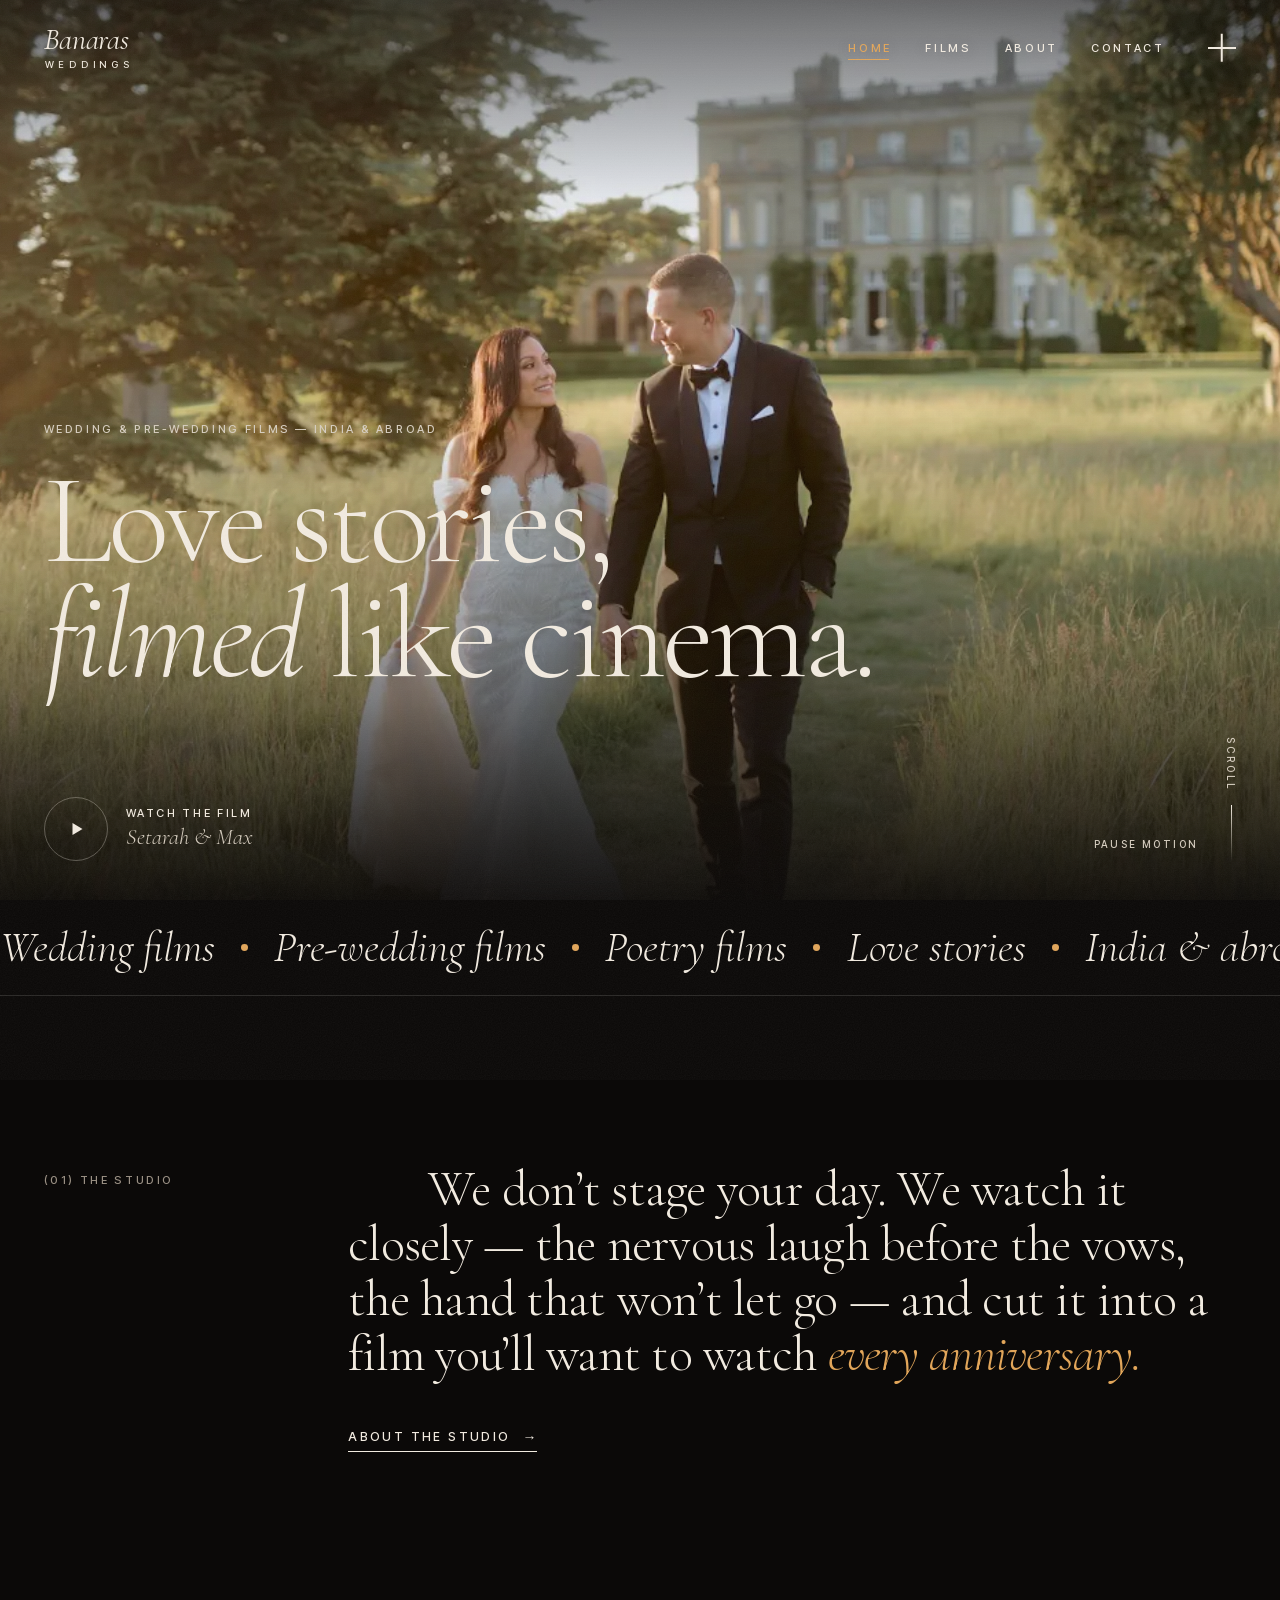
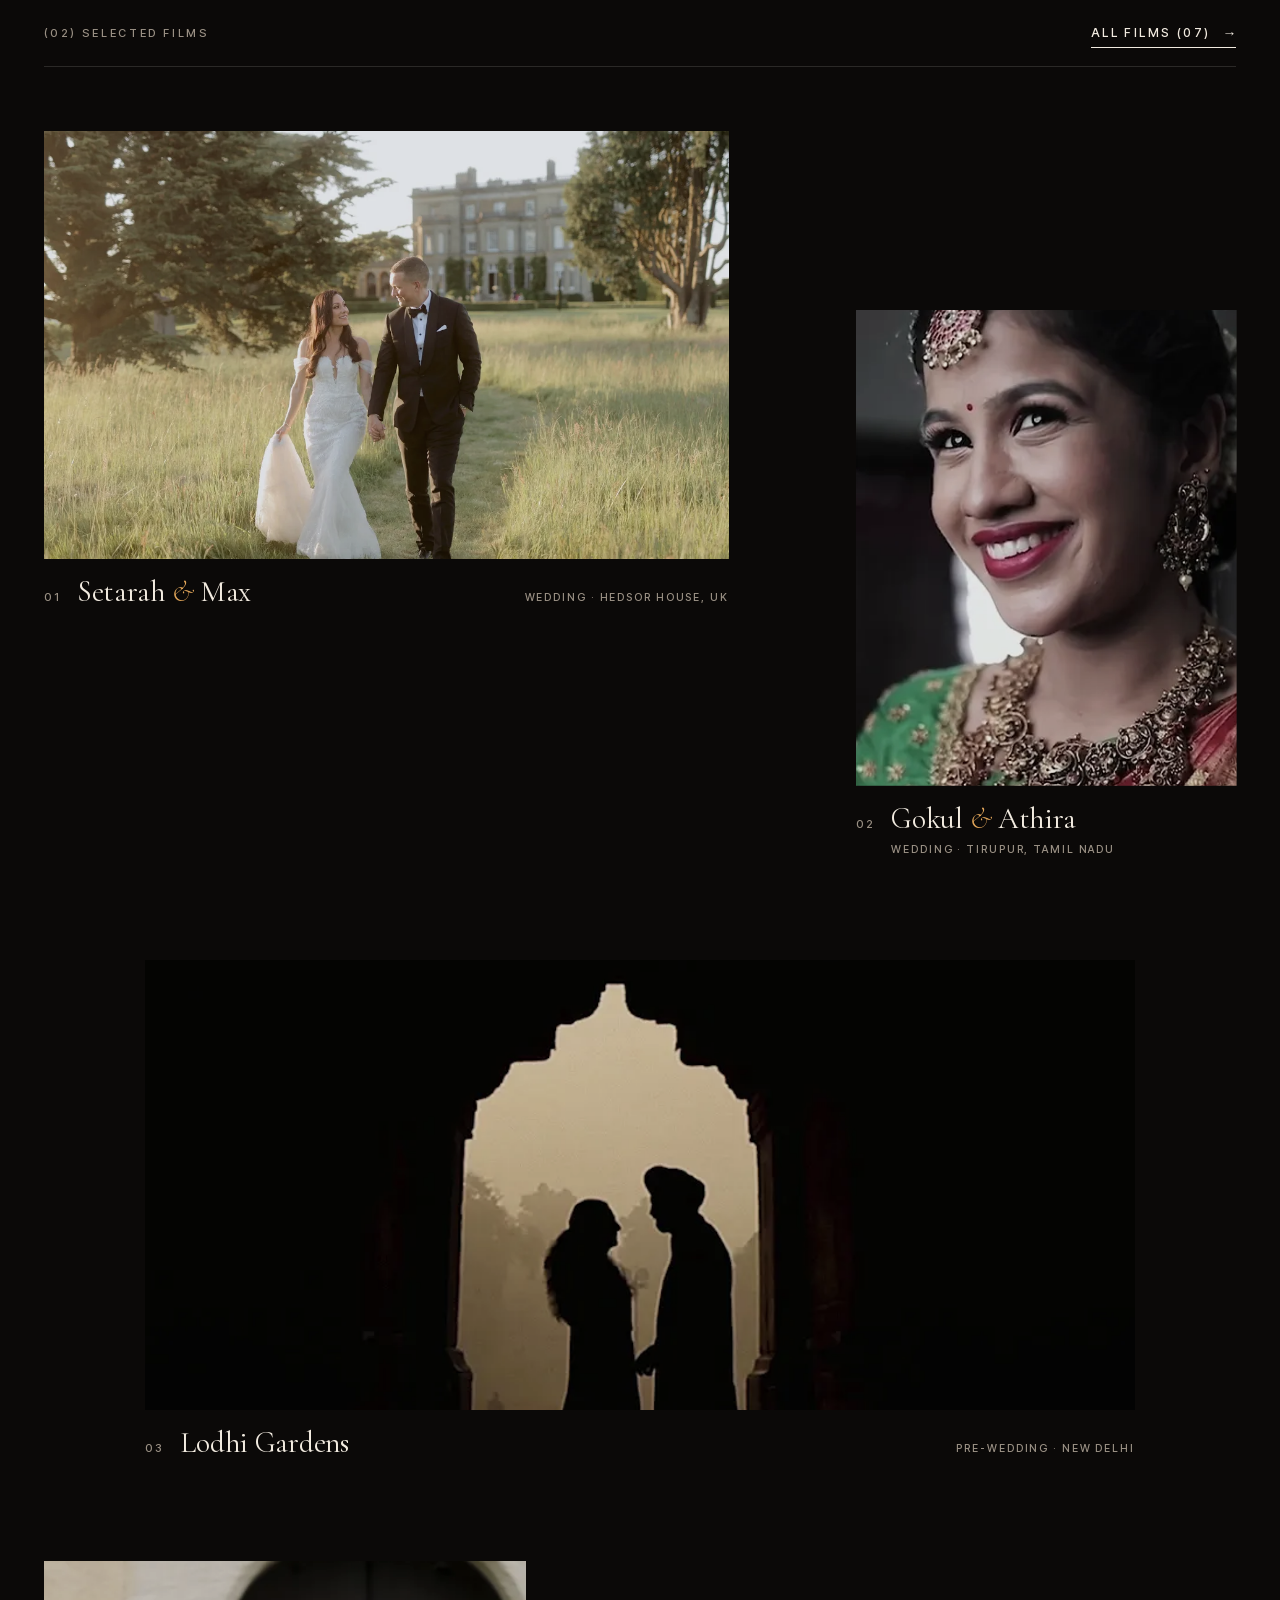
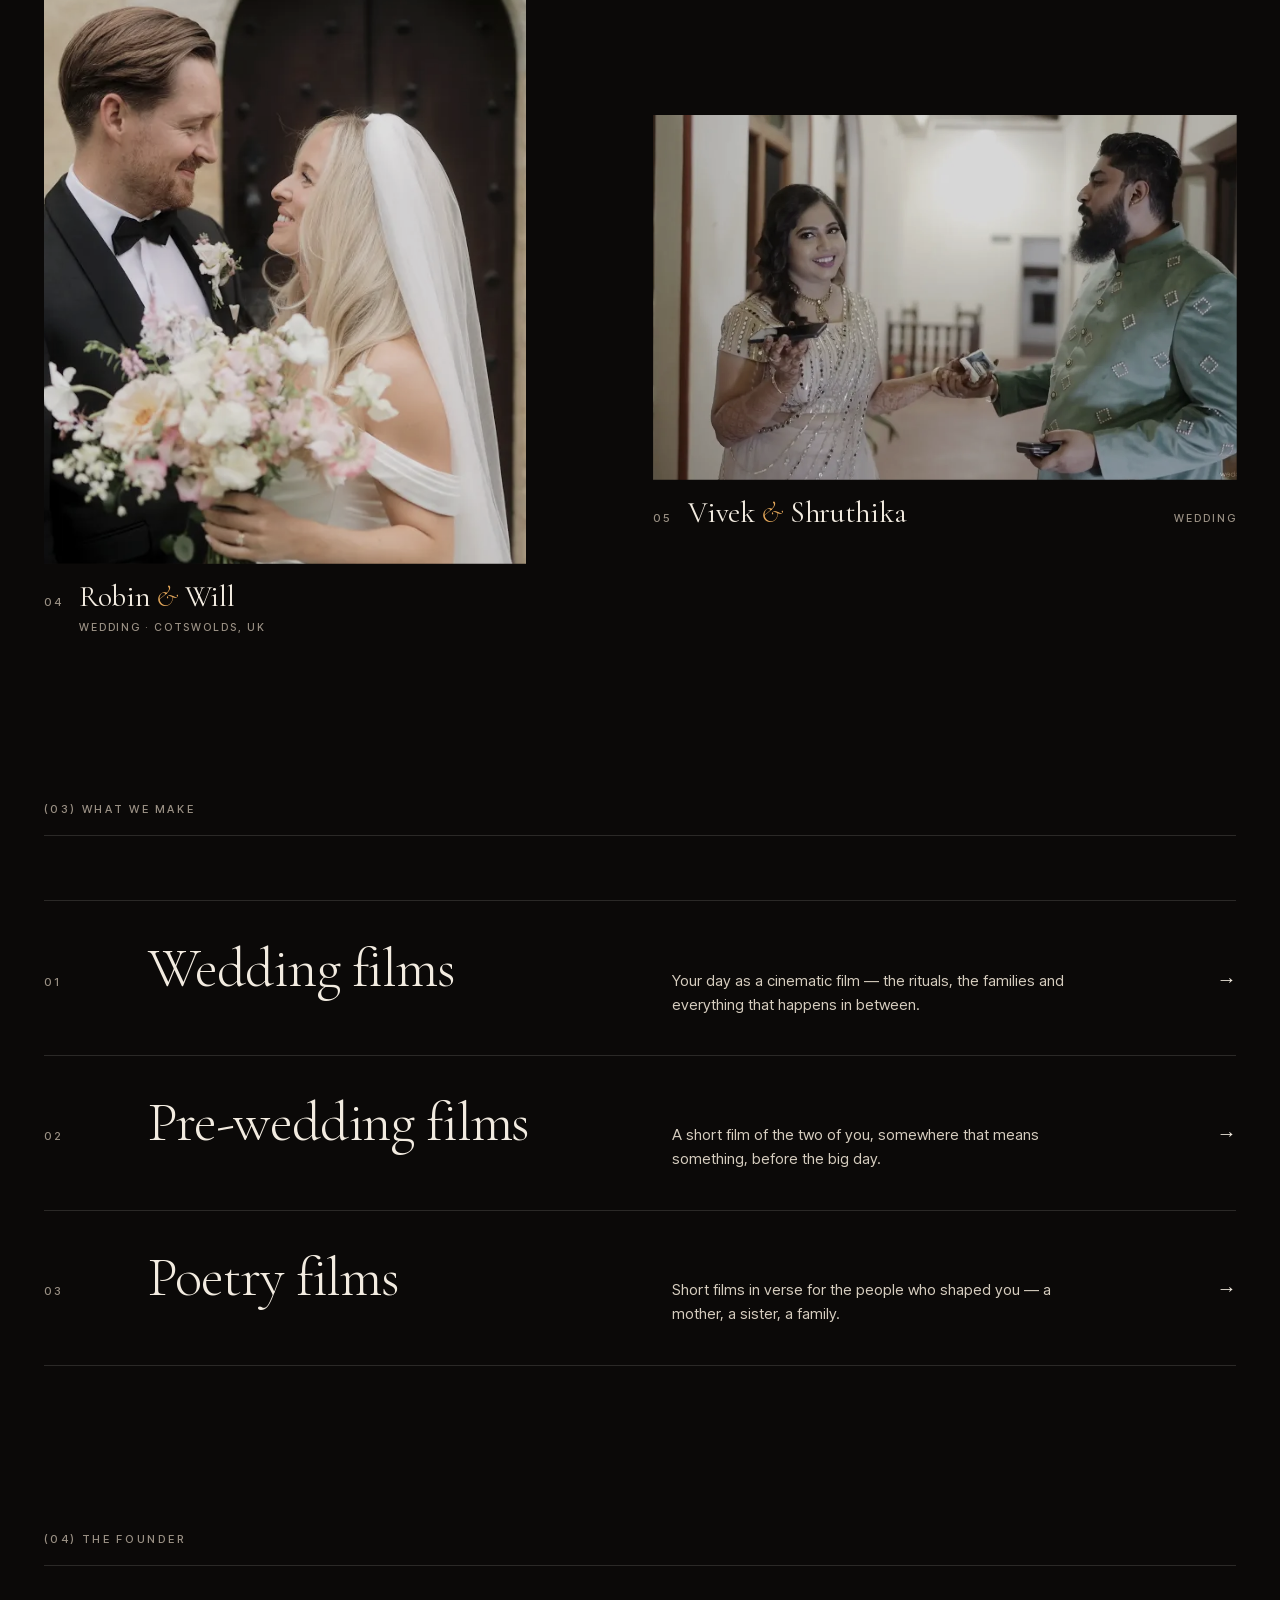
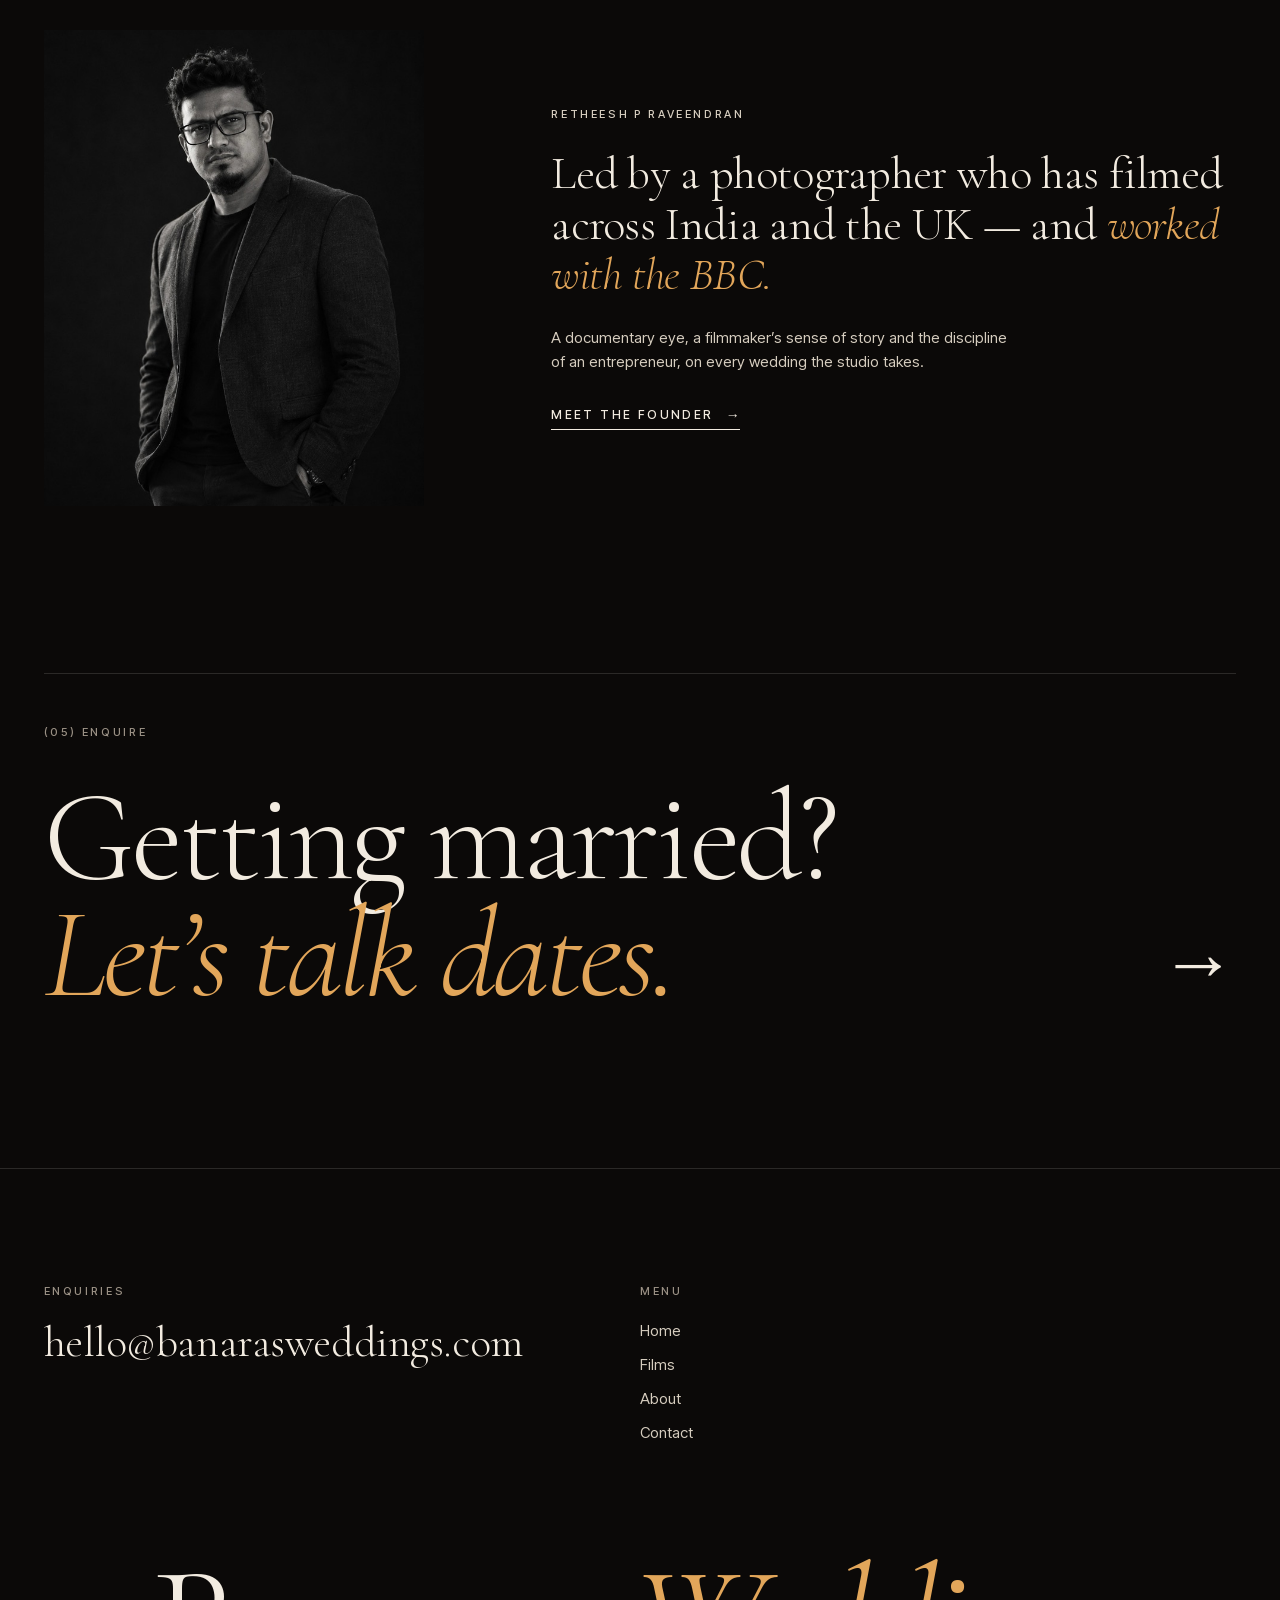
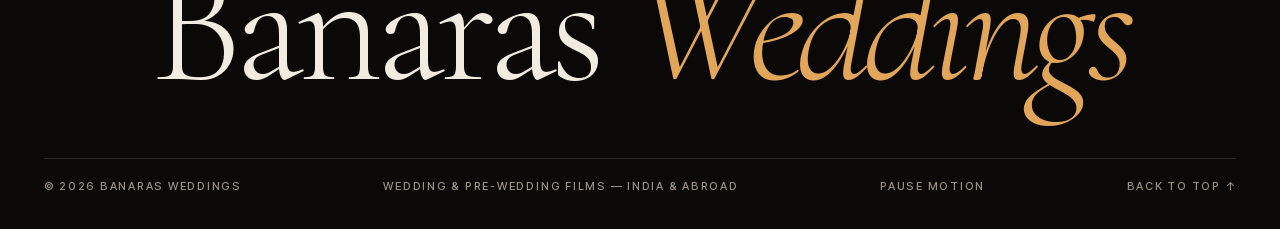
==== index.html @ f7c75b28 "Publish Banaras Weddings site on GitHub Pages Second host with IPv6 support, so visitors whose mobil" ====
<!doctype html>
<html lang="en">
<head>
<meta charset="utf-8">
<meta name="viewport" content="width=device-width, initial-scale=1">
<title>Banaras Weddings — Wedding &amp; Pre-wedding Films</title>
<meta name="description" content="Banaras Weddings is a wedding film studio making cinematic wedding, pre-wedding and poetry films in India and abroad.">
<meta name="theme-color" content="#0b0908">
<meta property="og:type" content="website">
<meta property="og:site_name" content="Banaras Weddings">
<meta property="og:title" content="Banaras Weddings — Wedding &amp; Pre-wedding Films">
<meta property="og:description" content="Banaras Weddings is a wedding film studio making cinematic wedding, pre-wedding and poetry films in India and abroad.">
<meta property="og:image" content="https://i.ytimg.com/vi/3qujVWthr1U/maxresdefault.jpg">
<meta name="twitter:card" content="summary_large_image">
<script>document.documentElement.className += ' js is-loading';</script>
<link rel="icon" href="assets/favicon.svg" type="image/svg+xml">
<link rel="preconnect" href="https://www.youtube.com">
<link rel="preconnect" href="https://www.youtube-nocookie.com">
<link rel="stylesheet" href="assets/css/style.css">
<script src="assets/js/data.js"></script>
<script src="assets/js/main.js" defer></script>
</head>
<body data-page="home">
<noscript><nav class="noscript-nav" aria-label="Primary"><a href="index.html">Banaras Weddings</a><a href="films.html">Films</a><a href="about.html">About</a><a href="contact.html">Contact</a><a href="mailto:hello@banarasweddings.com">hello@banarasweddings.com</a></nav></noscript>
<main id="main">

  <section class="hero" data-hero>
    <div class="hero__media" aria-hidden="true" inert>
      <!-- Must match studio.heroFilm in assets/js/data.js so the first frame loads before any script runs. -->
      <img class="hero__poster" data-hero-poster src="assets/stills/setarah-max.webp" data-fallback="assets/stills/setarah-max.jpg|https://i.ytimg.com/vi/3qujVWthr1U/maxresdefault.jpg" alt="" fetchpriority="high">
      <div class="hero__video"><div id="hero-player"></div></div>
      <script>
        // Start the background film while the rest of the page is still loading; main.js attaches to this player.
        (function () {
          var bw = window.BW || {}, s = bw.studio || {}, films = bw.films || [], c = navigator.connection || {};
          var f = films.filter(function (x) { return x.slug === s.heroFilm; })[0] || films[0];
          var css = window.CSS && CSS.supports;
          if (!f || f.clip || f.embed === false || c.saveData || /(^|-)2g$|^3g$/.test(c.effectiveType || '') ||
              matchMedia('(prefers-reduced-motion: reduce)').matches || !css || !CSS.supports('width: 1cqw') || !CSS.supports('translate: 1px')) return;
          var start = Number(s.heroStart) || 0;
          var q = 'autoplay=1&mute=1&controls=0&playsinline=1&rel=0&modestbranding=1&disablekb=1&iv_load_policy=3&fs=0&cc_load_policy=0' +
            '&enablejsapi=1&start=' + start +
            '&origin=' + encodeURIComponent(location.origin);
          var frame = document.createElement('iframe');
          frame.id = 'hero-player';
          frame.src = 'https://www.youtube-nocookie.com/embed/' + encodeURIComponent(f.youtube) + '?' + q;
          frame.title = f.title + ' \u2014 background film';
          frame.tabIndex = -1;
          frame.setAttribute('allow', 'autoplay; encrypted-media; picture-in-picture');
          frame.setAttribute('referrerpolicy', 'strict-origin-when-cross-origin');
          document.getElementById('hero-player').replaceWith(frame);
        })();
      </script>
      <div class="hero__shade"></div>
    </div>
    <div class="hero__content">
      <p class="eyebrow hero__eyebrow">Wedding &amp; pre-wedding films — India &amp; abroad</p>
      <h1 class="hero__title">
        <span class="line"><span>Love stories,</span></span>
        <span class="line"><span><em>filmed</em> like cinema.</span></span>
      </h1>
    </div>
    <div class="hero__foot">
      <button class="reel-btn" type="button" data-play-hero>
        <span class="reel-btn__ring" aria-hidden="true"><svg class="reel-btn__progress" viewBox="0 0 72 72" focusable="false"><circle cx="36" cy="36" r="35" pathLength="100"/></svg></span>
        <span class="reel-btn__text">
          <span class="reel-btn__label">Watch the film</span>
          <span class="reel-btn__name" data-hero-name></span>
        </span>
      </button>
      <div class="hero__aside">
        <button class="motion-btn hero__motion" type="button" data-motion-toggle>Pause motion</button>
        <span class="scroll-cue" aria-hidden="true">Scroll</span>
      </div>
    </div>
  </section>

  <div class="marquee" aria-hidden="true">
    <div class="marquee__track">
      <span>Wedding films</span><span>Pre-wedding films</span><span>Poetry films</span><span>Love stories</span><span>India &amp; abroad</span>
      <span>Wedding films</span><span>Pre-wedding films</span><span>Poetry films</span><span>Love stories</span><span>India &amp; abroad</span>
      <span>Wedding films</span><span>Pre-wedding films</span><span>Poetry films</span><span>Love stories</span><span>India &amp; abroad</span>
      <span>Wedding films</span><span>Pre-wedding films</span><span>Poetry films</span><span>Love stories</span><span>India &amp; abroad</span>
    </div>
  </div>

  <section class="section intro grid-12">
    <h2 class="eyebrow">(01) The studio</h2>
    <p class="intro__text reveal">We don’t stage your day. We watch it closely — the nervous laugh before the vows, the hand that won’t let go — and cut it into a film you’ll want to watch <em>every anniversary.</em></p>
    <div class="intro__foot reveal"><a class="link-arrow" href="about.html">About the studio</a></div>
  </section>

  <section class="section" style="padding-top:0">
    <div class="section-head">
      <h2 class="eyebrow">(02) Selected films</h2>
      <a class="link-arrow" href="films.html"><span>All films (<span data-film-total>07</span>)</span></a>
    </div>
    <div class="film-grid--editorial" data-films="home"></div>
  </section>

  <section class="section" style="padding-top:0">
    <div class="section-head">
      <h2 class="eyebrow">(03) What we make</h2>
    </div>
    <ul class="offer__list">
      <li>
        <a class="offer__row" href="films.html#cat=wedding">
          <span class="offer__num">01</span>
          <span class="offer__title">Wedding films</span>
          <span class="offer__text">Your day as a cinematic film — the rituals, the families and everything that happens in between.</span>
          <span class="offer__arrow" aria-hidden="true">→</span>
        </a>
      </li>
      <li>
        <a class="offer__row" href="films.html#cat=pre-wedding">
          <span class="offer__num">02</span>
          <span class="offer__title">Pre-wedding films</span>
          <span class="offer__text">A short film of the two of you, somewhere that means something, before the big day.</span>
          <span class="offer__arrow" aria-hidden="true">→</span>
        </a>
      </li>
      <li>
        <a class="offer__row" href="films.html#cat=poetry-film">
          <span class="offer__num">03</span>
          <span class="offer__title">Poetry films</span>
          <span class="offer__text">Short films in verse for the people who shaped you — a mother, a sister, a family.</span>
          <span class="offer__arrow" aria-hidden="true">→</span>
        </a>
      </li>
    </ul>
  </section>

  <section class="section" style="padding-top:0">
    <div class="section-head">
      <h2 class="eyebrow">(04) The founder</h2>
    </div>
    <a class="founder-teaser grid-12" href="about.html#founder">
      <figure class="founder-teaser__media reveal">
        <img data-founder-photo="small" src="assets/img/founder-960.jpg" alt="" width="640" height="960" loading="lazy" decoding="async">
      </figure>
      <div class="founder-teaser__text reveal">
        <p class="eyebrow founder-teaser__name" data-founder-name></p>
        <p class="founder-teaser__line">Led by a photographer who has filmed across India and the UK — and <em>worked with the BBC.</em></p>
        <p>A documentary eye, a filmmaker’s sense of story and the discipline of an entrepreneur, on every wedding the studio takes.</p>
        <span class="link-arrow">Meet the founder</span>
      </div>
    </a>
  </section>

  <section class="cta">
    <a class="cta__link" href="contact.html">
      <span class="eyebrow">(05) Enquire</span>
      <span class="cta__big">Getting married?<br><em>Let’s talk dates.</em></span>
      <span class="cta__arrow" aria-hidden="true">→</span>
    </a>
  </section>

</main>
</body>
</html>
---- assets/css/style.css ----
/* Fonts are self-hosted (SIL Open Font License, see assets/fonts) so the page never depends on Google Fonts. */
@font-face { font-family: 'Cormorant Garamond'; font-style: italic; font-weight: 300; font-display: swap; src: url(../fonts/cormorant-garamond-300-italic-latin-ext.woff2) format('woff2'); unicode-range: U+0100-02BA, U+02BD-02C5, U+02C7-02CC, U+02CE-02D7, U+02DD-02FF, U+0304, U+0308, U+0329, U+1D00-1DBF, U+1E00-1E9F, U+1EF2-1EFF, U+2020, U+20A0-20AB, U+20AD-20C0, U+2113, U+2C60-2C7F, U+A720-A7FF; }
@font-face { font-family: 'Cormorant Garamond'; font-style: italic; font-weight: 300; font-display: swap; src: url(../fonts/cormorant-garamond-300-italic-latin.woff2) format('woff2'); unicode-range: U+0000-00FF, U+0131, U+0152-0153, U+02BB-02BC, U+02C6, U+02DA, U+02DC, U+0304, U+0308, U+0329, U+2000-206F, U+20AC, U+2122, U+2191, U+2193, U+2212, U+2215, U+FEFF, U+FFFD; }
@font-face { font-family: 'Cormorant Garamond'; font-style: italic; font-weight: 400; font-display: swap; src: url(../fonts/cormorant-garamond-400-italic-latin-ext.woff2) format('woff2'); unicode-range: U+0100-02BA, U+02BD-02C5, U+02C7-02CC, U+02CE-02D7, U+02DD-02FF, U+0304, U+0308, U+0329, U+1D00-1DBF, U+1E00-1E9F, U+1EF2-1EFF, U+2020, U+20A0-20AB, U+20AD-20C0, U+2113, U+2C60-2C7F, U+A720-A7FF; }
@font-face { font-family: 'Cormorant Garamond'; font-style: italic; font-weight: 400; font-display: swap; src: url(../fonts/cormorant-garamond-400-italic-latin.woff2) format('woff2'); unicode-range: U+0000-00FF, U+0131, U+0152-0153, U+02BB-02BC, U+02C6, U+02DA, U+02DC, U+0304, U+0308, U+0329, U+2000-206F, U+20AC, U+2122, U+2191, U+2193, U+2212, U+2215, U+FEFF, U+FFFD; }
@font-face { font-family: 'Cormorant Garamond'; font-style: normal; font-weight: 300; font-display: swap; src: url(../fonts/cormorant-garamond-300-latin-ext.woff2) format('woff2'); unicode-range: U+0100-02BA, U+02BD-02C5, U+02C7-02CC, U+02CE-02D7, U+02DD-02FF, U+0304, U+0308, U+0329, U+1D00-1DBF, U+1E00-1E9F, U+1EF2-1EFF, U+2020, U+20A0-20AB, U+20AD-20C0, U+2113, U+2C60-2C7F, U+A720-A7FF; }
@font-face { font-family: 'Cormorant Garamond'; font-style: normal; font-weight: 300; font-display: swap; src: url(../fonts/cormorant-garamond-300-latin.woff2) format('woff2'); unicode-range: U+0000-00FF, U+0131, U+0152-0153, U+02BB-02BC, U+02C6, U+02DA, U+02DC, U+0304, U+0308, U+0329, U+2000-206F, U+20AC, U+2122, U+2191, U+2193, U+2212, U+2215, U+FEFF, U+FFFD; }
@font-face { font-family: 'Cormorant Garamond'; font-style: normal; font-weight: 400; font-display: swap; src: url(../fonts/cormorant-garamond-400-latin-ext.woff2) format('woff2'); unicode-range: U+0100-02BA, U+02BD-02C5, U+02C7-02CC, U+02CE-02D7, U+02DD-02FF, U+0304, U+0308, U+0329, U+1D00-1DBF, U+1E00-1E9F, U+1EF2-1EFF, U+2020, U+20A0-20AB, U+20AD-20C0, U+2113, U+2C60-2C7F, U+A720-A7FF; }
@font-face { font-family: 'Cormorant Garamond'; font-style: normal; font-weight: 400; font-display: swap; src: url(../fonts/cormorant-garamond-400-latin.woff2) format('woff2'); unicode-range: U+0000-00FF, U+0131, U+0152-0153, U+02BB-02BC, U+02C6, U+02DA, U+02DC, U+0304, U+0308, U+0329, U+2000-206F, U+20AC, U+2122, U+2191, U+2193, U+2212, U+2215, U+FEFF, U+FFFD; }
@font-face { font-family: 'Inter Tight'; font-style: normal; font-weight: 400; font-display: swap; src: url(../fonts/inter-tight-400-latin-ext.woff2) format('woff2'); unicode-range: U+0100-02BA, U+02BD-02C5, U+02C7-02CC, U+02CE-02D7, U+02DD-02FF, U+0304, U+0308, U+0329, U+1D00-1DBF, U+1E00-1E9F, U+1EF2-1EFF, U+2020, U+20A0-20AB, U+20AD-20C0, U+2113, U+2C60-2C7F, U+A720-A7FF; }
@font-face { font-family: 'Inter Tight'; font-style: normal; font-weight: 400; font-display: swap; src: url(../fonts/inter-tight-400-latin.woff2) format('woff2'); unicode-range: U+0000-00FF, U+0131, U+0152-0153, U+02BB-02BC, U+02C6, U+02DA, U+02DC, U+0304, U+0308, U+0329, U+2000-206F, U+20AC, U+2122, U+2191, U+2193, U+2212, U+2215, U+FEFF, U+FFFD; }
@font-face { font-family: 'Inter Tight'; font-style: normal; font-weight: 500; font-display: swap; src: url(../fonts/inter-tight-500-latin-ext.woff2) format('woff2'); unicode-range: U+0100-02BA, U+02BD-02C5, U+02C7-02CC, U+02CE-02D7, U+02DD-02FF, U+0304, U+0308, U+0329, U+1D00-1DBF, U+1E00-1E9F, U+1EF2-1EFF, U+2020, U+20A0-20AB, U+20AD-20C0, U+2113, U+2C60-2C7F, U+A720-A7FF; }
@font-face { font-family: 'Inter Tight'; font-style: normal; font-weight: 500; font-display: swap; src: url(../fonts/inter-tight-500-latin.woff2) format('woff2'); unicode-range: U+0000-00FF, U+0131, U+0152-0153, U+02BB-02BC, U+02C6, U+02DA, U+02DC, U+0304, U+0308, U+0329, U+2000-206F, U+20AC, U+2122, U+2191, U+2193, U+2212, U+2215, U+FEFF, U+FFFD; }

:root {
  --bg: #0b0908;
  --bg-2: #15110e;
  --ink: #f2ebe0;
  --ink-2: #d6cdbf;
  --muted: #9a9084;
  --line: rgba(242, 235, 224, .14);
  --line-2: rgba(242, 235, 224, .3);
  --accent: #e2a65a;
  --serif: "Cormorant Garamond", "Cormorant", Georgia, "Times New Roman", serif;
  --sans: "Inter Tight", "Helvetica Neue", Helvetica, Arial, sans-serif;
  --pad: clamp(18px, 3.4vw, 52px);
  --gap: clamp(16px, 2vw, 32px);
  --ease: cubic-bezier(.65, .05, .36, 1);
  --ease-out: cubic-bezier(.16, 1, .3, 1);
}

/* ---------- Base ---------- */

*, *::before, *::after { box-sizing: border-box; }
html { color-scheme: dark; background: var(--bg); -webkit-text-size-adjust: 100%; text-size-adjust: 100%; scroll-behavior: smooth; }
body { margin: 0; min-height: 100vh; background: var(--bg); color: var(--ink); font: 400 15px/1.6 var(--sans); -webkit-font-smoothing: antialiased; -moz-osx-font-smoothing: grayscale; overflow-x: hidden; }
img, iframe { display: block; max-width: 100%; }
img { object-position: var(--pos, 50% 50%); transform-origin: var(--pos, 50% 50%); }
a { color: inherit; text-decoration: none; }
button { font: inherit; color: inherit; background: none; border: 0; padding: 0; margin: 0; cursor: pointer; text-align: inherit; }
h1, h2, h3, p, figure, dl, dd, ol, ul { margin: 0; }
em { font-style: italic; }
::selection { background: var(--accent); color: var(--bg); }
:focus-visible { outline: 1px solid var(--accent); outline-offset: 4px; }
[hidden] { display: none !important; }
.sr-only { position: absolute; width: 1px; height: 1px; padding: 0; margin: -1px; overflow: hidden; clip: rect(0 0 0 0); white-space: nowrap; border: 0; }
.skip-link { position: fixed; left: var(--pad); top: -100px; z-index: 120; background: var(--ink); color: var(--bg); padding: 10px 16px; font-size: 13px; }
.skip-link:focus { top: 12px; }
.menu-open, .lightbox-open { overflow: hidden; }

/* Page fade: body starts hidden only when JS is running, with a failsafe in case scripts stall. */
.js body { transition: opacity .7s var(--ease); }
.js.is-loading body { opacity: 0; transition: none; animation: failsafe-show 0s 1.5s forwards; }
.js.is-leaving body { opacity: 0; transition: opacity .35s var(--ease); }
@keyframes failsafe-show { to { opacity: 1; } }

/* Film grain */
body::after {
  content: ""; position: fixed; top: -20%; left: -20%; width: 140%; height: 140%; z-index: 85; pointer-events: none; opacity: .055;
  background-image: url("data:image/svg+xml,%3Csvg xmlns='http://www.w3.org/2000/svg' width='200' height='200'%3E%3Cfilter id='n'%3E%3CfeTurbulence type='fractalNoise' baseFrequency='.85' numOctaves='3' stitchTiles='stitch'/%3E%3CfeColorMatrix type='saturate' values='0'/%3E%3C/filter%3E%3Crect width='100%25' height='100%25' filter='url(%23n)'/%3E%3C/svg%3E");
  animation: grain 1.2s steps(6) infinite;
}
@keyframes grain {
  0%, 100% { transform: translate(0, 0); }
  17% { transform: translate(-4%, -6%); }
  33% { transform: translate(-9%, 3%); }
  50% { transform: translate(5%, -9%); }
  67% { transform: translate(-3%, 8%); }
  83% { transform: translate(7%, 4%); }
}

body:has(.player.is-playing)::after { display: none; }

/* ---------- Type helpers ---------- */

.eyebrow { font: 500 11px/1.4 var(--sans); letter-spacing: .24em; text-transform: uppercase; color: var(--muted); }
.amp { font-style: italic; font-weight: 300; color: var(--accent); }
.link-arrow {
  display: inline-flex; align-items: center; gap: 12px; padding: 8px 0;
  font: 500 12px/1 var(--sans); letter-spacing: .2em; text-transform: uppercase;
  background: linear-gradient(currentColor, currentColor) 0 100% / 100% 1px no-repeat;
  transition: background-size .6s var(--ease-out), color .3s;
}
.link-arrow::after { content: "→"; font-size: 14px; letter-spacing: 0; transition: transform .5s var(--ease-out); }
.link-arrow:hover { background-size: 0 1px; background-position: 100% 100%; color: var(--accent); }
.link-arrow:hover::after { transform: translateX(6px); }

/* ---------- Header ---------- */

.site-header {
  position: fixed; top: 0; right: 0; bottom: auto; left: 0; z-index: 60;
  display: flex; justify-content: space-between; align-items: flex-start;
  padding: calc(var(--pad) * .6) var(--pad);
  color: var(--ink); text-shadow: 0 1px 14px rgba(0, 0, 0, .28); pointer-events: none;
  transition: transform .6s var(--ease-out);
}
.site-header > * { pointer-events: auto; }
.site-header::before { content: ""; position: absolute; top: 0; right: 0; bottom: -48px; left: 0; z-index: -1; pointer-events: none; background: linear-gradient(180deg, rgba(11, 9, 8, .92) 0%, rgba(11, 9, 8, .7) 50%, rgba(11, 9, 8, 0) 100%); opacity: 0; transition: opacity .5s; }
.site-header.is-scrolled::before { opacity: 1; }
.menu-open .site-header::before { opacity: 0; }
.site-header.is-hidden { transform: translateY(-110%); }
.site-header:has(:focus-visible) { transform: none; }
.menu-open .site-header { transform: none; }
.brand { display: inline-flex; flex-direction: column; line-height: 1; }
.brand__a { font: italic 400 30px/.9 var(--serif); letter-spacing: -.01em; }
.brand__b { font: 500 9.5px/1 var(--sans); letter-spacing: .5em; text-transform: uppercase; margin-top: 7px; padding-left: 1px; }
.site-header__right { display: flex; align-items: center; gap: clamp(14px, 2.4vw, 32px); }
.site-header { align-items: center; }
.top-nav { display: flex; align-items: center; gap: clamp(18px, 2.6vw, 42px); margin: 0 clamp(18px, 2.8vw, 44px) 0 auto; transition: opacity .4s, visibility 0s; }
.top-nav__link { position: relative; padding: 12px 0; font: 500 11px/1 var(--sans); letter-spacing: .24em; text-transform: uppercase; transition: color .3s; }
.top-nav__link::after { content: ""; position: absolute; left: 0; right: .24em; bottom: 6px; height: 1px; background: currentColor; transform: scaleX(0); transform-origin: right; transition: transform .5s var(--ease-out); }
.top-nav__link:hover, .top-nav__link[aria-current="page"] { color: var(--accent); }
.top-nav__link:hover::after, .top-nav__link[aria-current="page"]::after { transform: scaleX(1); transform-origin: left; }
.menu-open .top-nav { opacity: 0; visibility: hidden; transition: opacity .3s, visibility 0s .3s; }
.menu-btn { position: relative; width: 44px; height: 44px; display: grid; place-items: center; margin-right: -8px; }
.plus { position: relative; width: 28px; height: 28px; transition: transform .7s var(--ease-out); }
.plus::before, .plus::after { content: ""; position: absolute; left: 0; top: 50%; width: 100%; height: 1.5px; margin-top: -.75px; background: currentColor; }
.plus::after { transform: rotate(90deg); }
.menu-btn:hover .plus { transform: rotate(90deg); }
.menu-open .plus { transform: rotate(45deg); }
.menu-open .menu-btn:hover .plus { transform: rotate(135deg); }

/* ---------- Menu overlay ---------- */

.menu {
  position: fixed; top: 0; right: 0; bottom: 0; left: 0; z-index: 55; background: var(--bg);
  clip-path: inset(0 0 100% 0); visibility: hidden;
  transition: clip-path .9s var(--ease), visibility 0s .9s;
}
.menu-open .menu { clip-path: inset(0); visibility: visible; transition: clip-path .9s var(--ease); }
.menu { overflow-y: auto; overscroll-behavior: contain; }
.menu__inner { min-height: 100%; display: grid; grid-template-columns: minmax(0, 1.15fr) minmax(0, .85fr); grid-template-rows: 1fr auto; }
.menu__nav { grid-column: 1; grid-row: 1; display: flex; flex-direction: column; justify-content: center; gap: clamp(2px, .6vw, 10px); padding: max(96px, 14vh) var(--pad) 32px; }
.menu__link { display: flex; align-items: flex-start; gap: clamp(12px, 1.6vw, 24px); width: max-content; max-width: 100%; }
.menu__num { font: 500 11px/1 var(--sans); letter-spacing: .2em; color: var(--muted); padding-top: 1.4em; transition: color .3s; }
.menu__mask { display: block; overflow: hidden; padding-bottom: .08em; }
.menu__text { display: block; font: 300 clamp(44px, min(8.4vw, 12.5vh), 132px)/.98 var(--serif); letter-spacing: -.02em; transform: translateY(108%); transition: transform .9s var(--ease-out), color .4s; }
.menu-open .menu__text { transform: none; transition-delay: calc(.25s + var(--i) * .07s), 0s; }
.menu__link:hover .menu__text, .menu__link:focus-visible .menu__text { font-style: italic; color: var(--accent); }
.menu__link[aria-current="page"] .menu__num { color: var(--accent); }
.menu__media { grid-column: 2; grid-row: 1 / 3; position: relative; overflow: hidden; margin: clamp(96px, 10vw, 130px) var(--pad) clamp(40px, 6vw, 96px) 0; }
.menu__media img { position: absolute; top: 0; right: 0; bottom: 0; left: 0; width: 100%; height: 100%; object-fit: cover; opacity: 0; transform: scale(calc(var(--z, 1) * 1.12)); filter: brightness(.8) saturate(.85); transition: opacity .7s ease, transform 1.6s var(--ease-out); }
.menu__media img.is-active { opacity: 1; transform: scale(var(--z, 1)); }
.menu__foot { grid-column: 1; grid-row: 2; padding: 0 var(--pad) calc(var(--pad) * .8); display: flex; flex-wrap: wrap; gap: 12px 28px; font-size: 13px; color: var(--muted); opacity: 0; transition: opacity .4s; }
.menu-open .menu__foot { opacity: 1; transition-delay: .6s; }
.menu__foot a { transition: color .3s; }
.menu__foot a:hover { color: var(--ink); }

/* ---------- Hero ---------- */

.hero { position: relative; height: 100vh; height: 100svh; min-height: 600px; overflow: hidden; isolation: isolate; display: flex; flex-direction: column; justify-content: flex-end; }
.hero__media { position: absolute; top: 0; right: 0; bottom: 0; left: 0; z-index: -1; background: #000; }
.hero__poster { position: absolute; top: 0; right: 0; bottom: 0; left: 0; width: 100%; height: 100%; object-fit: cover; transform: scale(calc(var(--z, 1) * 1.02)); }
.is-ready .hero__poster { animation: poster-drift 18s linear forwards; }
@keyframes poster-drift { to { transform: scale(calc(var(--z, 1) * 1.1)); } }
.hero__video { position: absolute; top: 0; right: 0; bottom: 0; left: 0; overflow: hidden; opacity: 0; transition: opacity 1.2s ease; container-type: size; }
.hero.is-playing .hero__video { opacity: 1; }
.hero__video iframe, .hero__video video { position: absolute; top: 50%; left: 50%; width: max(100cqw, 177.78cqh); height: max(56.25cqw, 100cqh); max-width: none; transform: translate(-50%, -50%) scale(var(--z, 1)); border: 0; object-fit: cover; pointer-events: none; }
.hero__shade {
  position: absolute; top: 0; right: 0; bottom: 0; left: 0;
  background:
    linear-gradient(180deg, rgba(11, 9, 8, .6) 0%, rgba(11, 9, 8, .08) 22%, rgba(11, 9, 8, 0) 45%, rgba(11, 9, 8, .38) 70%, rgba(11, 9, 8, .94) 100%),
    radial-gradient(120% 80% at 50% 40%, transparent 50%, rgba(11, 9, 8, .5) 100%);
}
.hero__content { padding: 0 var(--pad); }
.hero__eyebrow { margin-bottom: clamp(18px, 2vw, 28px); color: var(--ink-2); }
.hero__title { font: 300 clamp(56px, 10vw, 184px)/.9 var(--serif); letter-spacing: -.03em; }
.line { display: block; overflow: hidden; padding-bottom: .1em; margin-bottom: -.1em; }
.line > span { display: inline-block; }
.js .line > span { transform: translateY(110%); transition: transform 1.4s var(--ease-out); }
.line:nth-child(2) > span { transition-delay: .12s; }
.js.is-ready .line > span { transform: none; }
.js.is-loading .line > span { animation: failsafe-rise 0s 3s forwards; }
.js.is-loading .hero__eyebrow, .js.is-loading .hero__foot { animation: failsafe-show 0s 3s forwards; }
@keyframes failsafe-rise { to { transform: none; } }
.hero__foot { display: flex; align-items: flex-end; justify-content: space-between; gap: 24px; padding: clamp(28px, 3.4vw, 52px) var(--pad) calc(var(--pad) * .9); }
.js .hero__eyebrow, .js .hero__foot { opacity: 0; transition: opacity 1.2s .5s; }
.is-ready .hero__eyebrow, .is-ready .hero__foot { opacity: 1; }

.reel-btn { display: inline-flex; align-items: center; gap: 18px; }
.reel-btn__ring { position: relative; flex: none; width: clamp(58px, 5vw, 72px); aspect-ratio: 1; border-radius: 50%; border: 1px solid var(--line-2); transition: background .5s, border-color .5s, color .5s, transform .7s var(--ease-out); }
.reel-btn__ring::before { content: ""; position: absolute; left: 50%; top: 50%; border-style: solid; border-width: 6px 0 6px 10px; border-color: transparent transparent transparent currentColor; transform: translate(-35%, -50%); }
.reel-btn__progress { position: absolute; top: -1px; right: -1px; bottom: -1px; left: -1px; width: calc(100% + 2px); height: calc(100% + 2px); transform: rotate(-90deg); pointer-events: none; opacity: 0; transition: opacity .6s ease; }
.reel-btn__progress circle { fill: none; stroke: var(--accent); stroke-width: 1.4; stroke-linecap: round; stroke-dasharray: 100; stroke-dashoffset: 100; }
.hero.is-loading-film .reel-btn__progress { opacity: 1; }
.hero.is-loading-film .reel-btn__progress circle { stroke-dashoffset: 30; transition: stroke-dashoffset 16s cubic-bezier(.08, .7, .2, 1); }
.hero.is-starting .reel-btn__progress { opacity: 1; }
.hero.is-starting .reel-btn__progress circle { stroke-dashoffset: 0; transition: stroke-dashoffset var(--fill-ms, 4200ms) linear; }
.hero.is-playing .reel-btn__progress { opacity: 0; transition: opacity .8s ease .2s; }
.hero.is-playing .reel-btn__progress circle { stroke-dashoffset: 0; }
.reel-btn:hover .reel-btn__ring { background: var(--ink); border-color: var(--ink); color: var(--bg); transform: scale(1.08); }
.reel-btn__text { display: flex; flex-direction: column; gap: 7px; }
.reel-btn__label { font: 500 11px/1 var(--sans); letter-spacing: .24em; text-transform: uppercase; }
.reel-btn__name { font: italic 300 23px/1 var(--serif); color: var(--ink-2); }
.hero__aside { display: flex; align-items: flex-end; gap: 28px; }
.hero__motion { font: 500 10px/1 var(--sans); letter-spacing: .24em; text-transform: uppercase; color: var(--ink-2); padding: 12px 0; }
.scroll-cue { display: flex; align-items: center; gap: 14px; writing-mode: vertical-rl; font: 500 10px/1 var(--sans); letter-spacing: .3em; text-transform: uppercase; color: var(--ink-2); }
.scroll-cue::after { content: ""; width: 1px; height: 56px; background: linear-gradient(var(--ink), transparent); transform-origin: top; animation: cue 2.4s var(--ease) infinite; }
@keyframes cue { 0% { transform: scaleY(0); } 45% { transform: scaleY(1); } 100% { transform: scaleY(1); opacity: 0; } }

/* ---------- Marquee ---------- */

.marquee { overflow: hidden; border-bottom: 1px solid var(--line); padding: clamp(18px, 2vw, 28px) 0; }
.marquee__track { display: flex; width: max-content; animation: marquee 84s linear infinite; }
.marquee__track span { display: inline-flex; align-items: center; gap: .6em; padding-right: .6em; white-space: nowrap; font: italic 300 clamp(28px, 3.4vw, 54px)/1 var(--serif); }
.marquee__track span::after { content: ""; width: .16em; height: .16em; border-radius: 50%; background: var(--accent); }
@keyframes marquee { to { transform: translateX(-50%); } }

/* ---------- Sections ---------- */

.section { padding: clamp(96px, 13vw, 200px) var(--pad); }
.section-head { display: flex; justify-content: space-between; align-items: baseline; gap: 24px; padding-bottom: 18px; margin-bottom: clamp(40px, 5vw, 72px); border-bottom: 1px solid var(--line); }
.grid-12 { display: grid; grid-template-columns: repeat(12, minmax(0, 1fr)); column-gap: var(--gap); }

.intro { row-gap: 40px; }
.intro > .eyebrow { grid-column: 1 / 4; padding-top: 1em; }
.intro__text { grid-column: 4 / 13; font: 300 clamp(30px, 3.9vw, 64px)/1.1 var(--serif); letter-spacing: -.015em; text-indent: 1.6em; }
.intro__text em { color: var(--accent); }
.intro__foot { grid-column: 4 / 13; }

/* ---------- Film tiles ---------- */

.tile { display: block; position: relative; }
.tile__media { position: relative; overflow: hidden; aspect-ratio: 16 / 10; background: var(--bg-2); }
.tile__media img { position: absolute; top: 0; right: 0; bottom: 0; left: 0; width: 100%; height: 100%; object-fit: cover; transform: scale(calc(var(--z, 1) * 1.04)); filter: saturate(.8) brightness(.9); transition: transform 1.6s var(--ease-out), filter 1s var(--ease-out); }
.tile:hover .tile__media img, .tile:focus-visible .tile__media img { transform: scale(calc(var(--z, 1) * 1.1)); filter: none; }
/* Scroll-triggered film previews: sized like object-fit: cover, cropped exactly like the still underneath. */
.tile__media, .player, .next-film { container-type: size; }
.preview { position: absolute; top: 0; right: 0; bottom: 0; left: 0; overflow: hidden; opacity: 0; pointer-events: none; transition: opacity .5s ease; }
.is-previewing > .preview { opacity: 1; }
.preview > iframe, .preview > video {
  position: absolute; left: var(--px, 50%); top: var(--py, 50%);
  width: max(100cqw, 177.78cqh); height: max(56.25cqw, 100cqh); max-width: none;
  translate: calc(-1 * var(--px, 50%)) calc(-1 * var(--py, 50%));
  transform: scale(var(--z, 1)); transform-origin: var(--pos, 50% 50%);
  border: 0; object-fit: cover;
}
.tile__media .preview > * { transform: scale(calc(var(--z, 1) * 1.04)); filter: saturate(.8) brightness(.9); transition: transform 1.6s var(--ease-out), filter 1s var(--ease-out); }
.tile:hover .tile__media .preview > *, .tile:focus-visible .tile__media .preview > * { transform: scale(calc(var(--z, 1) * 1.1)); filter: none; }
.player .preview > * { filter: brightness(.7); }
.next-film .preview > * { transform: scale(calc(var(--z, 1) * 1.06)); filter: brightness(.42) saturate(.8); transition: transform 1.8s var(--ease-out), filter .8s; }
.next-film:hover .preview > * { transform: scale(var(--z, 1)); filter: brightness(.58) saturate(1); }

/* Films that can't play inline drift slowly so every frame on the page feels alive. */
@keyframes drift { from { transform: scale(calc(var(--z, 1) * 1.04)); } to { transform: scale(calc(var(--z, 1) * 1.16)); } }
.is-drifting > img { animation: drift 16s ease-in-out infinite alternate; }

.tile__cap { display: grid; grid-template-columns: auto minmax(0, 1fr) auto; align-items: baseline; column-gap: 16px; padding-top: 18px; }
.tile__num { font: 500 11px/1 var(--sans); letter-spacing: .2em; color: var(--muted); }
.tile__title { font: 400 clamp(24px, 2.3vw, 38px)/1.05 var(--serif); letter-spacing: -.01em; transition: transform .6s var(--ease-out); }
.tile:hover .tile__title { transform: translateX(8px); }
.tile__meta { font: 500 10.5px/1.4 var(--sans); letter-spacing: .18em; text-transform: uppercase; color: var(--muted); text-align: right; }

.reveals-on .reveal { opacity: 0; transform: translateY(40px); transition: opacity 1.1s var(--ease-out), transform 1.3s var(--ease-out); }
.reveals-on .reveal.is-in { opacity: 1; transform: none; }
.reveals-on .tile.reveal .tile__media { clip-path: inset(14% 0 0 0); transition: clip-path 1.5s var(--ease-out); }
.reveals-on .tile.reveal.is-in .tile__media { clip-path: inset(0); }

.film-grid--editorial { display: grid; grid-template-columns: repeat(12, minmax(0, 1fr)); column-gap: var(--gap); row-gap: clamp(64px, 8vw, 140px); align-items: start; }
.film-grid--editorial .tile:nth-child(5n+1) { grid-column: 1 / 8; }
.film-grid--editorial .tile:nth-child(5n+2) { grid-column: 9 / 13; margin-top: clamp(60px, 14vw, 260px); }
.film-grid--editorial .tile:nth-child(5n+3) { grid-column: 2 / 12; }
.film-grid--editorial .tile:nth-child(5n+4) { grid-column: 1 / 6; }
.film-grid--editorial .tile:nth-child(5n) { grid-column: 7 / 13; margin-top: clamp(60px, 12vw, 220px); }
.film-grid--editorial .tile:nth-child(5n+2) .tile__media,
.film-grid--editorial .tile:nth-child(5n+4) .tile__media { aspect-ratio: 4 / 5; }
.film-grid--editorial .tile:nth-child(5n+3) .tile__media { aspect-ratio: 2.2 / 1; }
.film-grid--editorial .tile:nth-child(5n+2) .tile__cap,
.film-grid--editorial .tile:nth-child(5n+4) .tile__cap { grid-template-columns: auto minmax(0, 1fr); row-gap: 8px; }
.film-grid--editorial .tile:nth-child(5n+2) .tile__meta,
.film-grid--editorial .tile:nth-child(5n+4) .tile__meta { grid-column: 2; text-align: left; }

.film-grid--uniform { display: grid; grid-template-columns: repeat(2, minmax(0, 1fr)); column-gap: clamp(16px, 2.4vw, 40px); row-gap: clamp(56px, 6vw, 96px); align-items: start; padding: 0 var(--pad) calc(clamp(96px, 12vw, 180px) + clamp(0px, 8vw, 140px)); }
.film-grid--uniform .tile:nth-child(even) { translate: 0 clamp(0px, 8vw, 140px); }

/* ---------- Offer ---------- */

.offer__list { list-style: none; padding: 0; border-top: 1px solid var(--line); }
.offer__row { display: grid; grid-template-columns: 80px minmax(0, 1fr) minmax(0, 1fr) 40px; gap: 24px; align-items: baseline; padding: clamp(28px, 3vw, 44px) 0; border-bottom: 1px solid var(--line); }
.offer__num { font: 500 11px/1 var(--sans); letter-spacing: .2em; color: var(--muted); }
.offer__title { font: 300 clamp(34px, 4.4vw, 72px)/1 var(--serif); letter-spacing: -.02em; transition: transform .7s var(--ease-out), color .4s; }
.offer__text { color: var(--ink-2); max-width: 44ch; }
.offer__arrow { justify-self: end; font-size: 20px; transition: transform .5s var(--ease-out); }
.offer__row:hover .offer__title { transform: translateX(18px); font-style: italic; color: var(--accent); }
.offer__row:hover .offer__arrow { transform: translateX(6px) rotate(-45deg); }

/* ---------- CTA ---------- */

.cta { padding: 0 var(--pad) clamp(96px, 12vw, 180px); }
.cta__link { position: relative; display: block; padding-top: clamp(36px, 4vw, 56px); border-top: 1px solid var(--line); }
.cta__link .eyebrow { display: block; margin-bottom: clamp(24px, 3vw, 44px); }
.cta__big { display: block; font: 300 clamp(56px, 10vw, 190px)/.92 var(--serif); letter-spacing: -.03em; }
.cta__big em { color: var(--accent); }
.cta__arrow { position: absolute; right: 0; bottom: .15em; font: 300 clamp(40px, 6vw, 100px)/1 var(--serif); transition: transform .7s var(--ease-out); }
.cta__link:hover .cta__arrow { transform: translateX(10px) rotate(-45deg); }

/* ---------- Inner pages ---------- */

.page { padding-top: clamp(140px, 17vw, 250px); }
.page-head { padding: 0 var(--pad) clamp(56px, 7vw, 110px); }
.page-head .eyebrow { margin-bottom: clamp(20px, 2.4vw, 34px); }
.page-title { font: 300 clamp(58px, 11vw, 200px)/.88 var(--serif); letter-spacing: -.035em; }
.page-title sup { position: relative; top: -.1em; margin-left: .25em; font: 500 max(11px, .1em)/1 var(--sans); letter-spacing: .12em; color: var(--muted); vertical-align: top; }

.toolbar { display: flex; flex-wrap: wrap; justify-content: space-between; align-items: center; gap: 20px 32px; margin-top: clamp(40px, 5vw, 64px); padding-top: 20px; border-top: 1px solid var(--line); }
.chips { display: flex; flex-wrap: wrap; gap: 8px; }
.chip { display: inline-flex; align-items: flex-start; gap: 6px; padding: 10px 16px; border: 1px solid var(--line); border-radius: 999px; font: 500 11.5px/1 var(--sans); letter-spacing: .14em; text-transform: uppercase; color: var(--ink-2); transition: background .35s, color .35s, border-color .35s; }
.chip sup { font-size: 8.5px; letter-spacing: .08em; opacity: .7; }
.chip:hover { border-color: var(--line-2); color: var(--ink); }
.chip[aria-pressed="true"] { background: var(--ink); border-color: var(--ink); color: var(--bg); }
.view-toggle { display: flex; gap: 22px; }
.view-toggle button { position: relative; padding: 6px 0; font: 500 11.5px/1 var(--sans); letter-spacing: .18em; text-transform: uppercase; color: var(--muted); transition: color .3s; }
.view-toggle button::after { content: ""; position: absolute; left: 0; right: 0; bottom: 0; height: 1px; background: currentColor; transform: scaleX(0); transform-origin: right; transition: transform .5s var(--ease-out); }
.view-toggle button:hover, .view-toggle button[aria-pressed="true"] { color: var(--ink); }
.view-toggle button[aria-pressed="true"]::after { transform: scaleX(1); transform-origin: left; }

/* Index view */
.film-index { list-style: none; margin: 0; padding: 0 var(--pad) clamp(96px, 12vw, 180px); }
.film-index li { border-bottom: 1px solid var(--line); }
.film-index li:first-child { border-top: 1px solid var(--line); }
.film-index a { display: grid; grid-template-columns: 64px minmax(0, 1.6fr) minmax(0, .8fr) minmax(0, 1fr) 32px; align-items: baseline; column-gap: 20px; padding: clamp(20px, 2.4vw, 34px) 0; transition: padding .6s var(--ease-out), opacity .4s; }
.idx__num, .idx__cat, .idx__place { font: 500 11px/1.4 var(--sans); letter-spacing: .18em; text-transform: uppercase; color: var(--muted); }
.idx__title { font: 300 clamp(30px, 4vw, 64px)/1 var(--serif); letter-spacing: -.02em; }
.idx__arrow { justify-self: end; font-size: 20px; transition: transform .5s var(--ease-out); }
.film-index:hover a { opacity: .35; }
.film-index a:hover, .film-index a:focus-visible { opacity: 1; padding-left: clamp(8px, 1.4vw, 24px); }
.film-index a:hover .idx__title { font-style: italic; }
.film-index a:hover .idx__arrow { transform: translateX(6px) rotate(-45deg); }

.hover-preview { position: fixed; left: 0; top: 0; z-index: 40; pointer-events: none; }
.hover-preview__card { width: clamp(240px, 24vw, 380px); aspect-ratio: 16 / 10; overflow: hidden; transform: translate(-50%, -60%); opacity: 0; scale: .85; transition: opacity .35s, scale .5s var(--ease-out); }
.hover-preview.is-on .hover-preview__card { opacity: 1; scale: 1; }
.hover-preview img { width: 100%; height: 100%; object-fit: cover; transform: scale(var(--z, 1)); }

/* Single film */
.film-hero { padding: clamp(140px, 16vw, 230px) var(--pad) clamp(40px, 5vw, 72px); }
.back-link { display: inline-block; margin-bottom: clamp(36px, 5vw, 64px); font: 500 11px/1 var(--sans); letter-spacing: .22em; text-transform: uppercase; color: var(--muted); transition: color .3s; }
.back-link:hover { color: var(--ink); }
.film-hero .eyebrow { margin-bottom: 22px; }
.film-hero__kicker { margin-top: clamp(20px, 2.4vw, 32px); max-width: 34ch; font: italic 300 clamp(22px, 2.2vw, 34px)/1.3 var(--serif); color: var(--ink-2); }
.player { position: relative; margin: 0 var(--pad); aspect-ratio: 16 / 9; overflow: hidden; background: #000; }
.player__poster { position: absolute; top: 0; right: 0; bottom: 0; left: 0; width: 100%; height: 100%; object-fit: cover; transform: scale(var(--z, 1)); filter: brightness(.7); transition: transform 1.6s var(--ease-out), filter .8s; }
.player:hover .player__poster { transform: scale(calc(var(--z, 1) * 1.03)); filter: brightness(.8); }
.player__btn { position: absolute; top: 0; right: 0; bottom: 0; left: 0; display: grid; place-items: center; width: 100%; }
.player__disc { width: clamp(86px, 9vw, 132px); aspect-ratio: 1; border-radius: 50%; display: flex; flex-direction: column; align-items: center; justify-content: center; gap: 10px; background: var(--ink); color: var(--bg); font: 500 10.5px/1 var(--sans); letter-spacing: .24em; text-transform: uppercase; transition: transform .7s var(--ease-out), background .4s; }
.player__tri { border-style: solid; border-width: 7px 0 7px 12px; border-color: transparent transparent transparent currentColor; margin-left: 3px; }
.player:hover .player__disc { transform: scale(1.08); background: var(--accent); }
.player__btn:focus-visible { outline-offset: -10px; }
.player__btn:focus-visible .player__disc { transform: scale(1.08); background: var(--accent); }
.player > iframe { position: absolute; top: 0; right: 0; bottom: 0; left: 0; width: 100%; height: 100%; border: 0; }
.player__blocked { position: absolute; top: 0; right: 0; bottom: 0; left: 0; display: grid; place-content: center; justify-items: center; gap: 22px; padding: var(--pad); text-align: center; background: rgba(11, 9, 8, .72); }
.player__blocked .eyebrow { color: var(--ink-2); }
.lightbox__frame .player__blocked { position: static; height: 100%; background: var(--bg-2); }
.film-info { row-gap: 48px; padding: clamp(56px, 7vw, 110px) var(--pad); }
.film-info__text { grid-column: 1 / 8; font: 300 clamp(24px, 2.4vw, 38px)/1.25 var(--serif); letter-spacing: -.005em; }
.film-info__meta { grid-column: 9 / 13; }
.film-info__meta div { display: flex; justify-content: space-between; gap: 16px; padding: 14px 0; border-bottom: 1px solid var(--line); font-size: 14px; }
.film-info__meta div:first-child { border-top: 1px solid var(--line); }
.film-info__meta dt { font: 500 11px/1.6 var(--sans); letter-spacing: .18em; text-transform: uppercase; color: var(--muted); }
.film-info__meta dd { text-align: right; }
.film-info__meta a { border-bottom: 1px solid var(--line-2); transition: color .3s, border-color .3s; }
.film-info__meta a:hover { color: var(--accent); border-color: var(--accent); }
.next-film { position: relative; display: block; height: clamp(380px, 64vh, 660px); overflow: hidden; }
.next-film img { position: absolute; top: 0; right: 0; bottom: 0; left: 0; width: 100%; height: 100%; object-fit: cover; filter: brightness(.42) saturate(.8); transform: scale(calc(var(--z, 1) * 1.06)); transition: transform 1.8s var(--ease-out), filter .8s; }
.next-film:hover img { transform: scale(var(--z, 1)); filter: brightness(.58) saturate(1); }
.next-film__inner { position: relative; height: 100%; display: flex; flex-direction: column; justify-content: flex-end; gap: 18px; padding: var(--pad); }
.next-film__title { font: 300 clamp(56px, 10vw, 180px)/.9 var(--serif); letter-spacing: -.03em; }
.next-film__meta { font: 500 11px/1.4 var(--sans); letter-spacing: .18em; text-transform: uppercase; color: var(--ink-2); }

/* About */
.about-lead { row-gap: 48px; padding: 0 var(--pad); }
.about-lead__media { grid-column: 1 / 7; position: relative; aspect-ratio: 4 / 5; overflow: hidden; background: var(--bg-2); }
.about-lead__media img, .about-wide img { position: absolute; top: 0; right: 0; bottom: 0; left: 0; width: 100%; height: 100%; object-fit: cover; transform: scale(var(--z, 1)); filter: saturate(.8) brightness(.85); }
.about-lead__text { grid-column: 8 / 13; align-self: end; display: grid; gap: 24px; }
.lead { font: 300 clamp(26px, 2.6vw, 42px)/1.2 var(--serif); letter-spacing: -.01em; }
.about-lead__text p:not(.lead) { max-width: 52ch; color: var(--ink-2); }
.about-wide { position: relative; aspect-ratio: 21 / 9; overflow: hidden; margin: 0 var(--pad); background: var(--bg-2); }
.principles__grid { display: grid; grid-template-columns: repeat(3, minmax(0, 1fr)); gap: clamp(28px, 3vw, 48px); padding-top: 40px; border-top: 1px solid var(--line); }
.principle__num { color: var(--accent); }
.principle h3 { margin: 18px 0 14px; font: 400 clamp(28px, 2.6vw, 42px)/1.1 var(--serif); letter-spacing: -.01em; }
.principle p { color: var(--ink-2); max-width: 40ch; }
.process__list { list-style: none; padding: 0; }
.process__list li { display: grid; grid-template-columns: minmax(0, .7fr) minmax(0, 1.2fr) minmax(0, 1.6fr); gap: 24px; align-items: baseline; padding: clamp(24px, 3vw, 40px) 0; border-top: 1px solid var(--line); }
.process__list li:last-child { border-bottom: 1px solid var(--line); }
.step__num { font: italic 300 clamp(48px, 6vw, 96px)/1 var(--serif); color: var(--muted); }
.step__title { font: 400 clamp(26px, 2.6vw, 40px)/1.1 var(--serif); }
.step__text { max-width: 48ch; color: var(--ink-2); }

/* Founder */
.founder { row-gap: 48px; padding: 0 var(--pad); align-items: end; scroll-margin-top: 120px; }
.founder__media { grid-column: 1 / 6; }
.founder__frame { position: relative; aspect-ratio: 2 / 3; overflow: hidden; background: #050404; }
.founder__frame img { position: absolute; top: 0; right: 0; bottom: 0; left: 0; width: 100%; height: 100%; object-fit: cover; object-position: 50% 30%; transform: scale(1.02); transition: transform 1.8s var(--ease-out); }
.founder__media:hover .founder__frame img { transform: scale(1.05); }
.founder__caption { display: flex; flex-wrap: wrap; justify-content: space-between; gap: 6px 16px; margin-top: 16px; }
.founder__caption [data-founder-name] { color: var(--ink); }
.founder__text { grid-column: 7 / 13; display: grid; gap: 28px; }
.founder__title { font: 300 clamp(46px, 6.4vw, 108px)/.92 var(--serif); letter-spacing: -.03em; }
.founder__title em { color: var(--accent); }
.founder__story { display: grid; gap: 18px; }
.founder__story p:not(.lead) { max-width: 56ch; color: var(--ink-2); }
.founder__facts { display: grid; grid-template-columns: repeat(2, minmax(0, 1fr)); column-gap: 24px; margin-top: 8px; border-top: 1px solid var(--line); }
.founder__facts div { padding: 18px 0; border-bottom: 1px solid var(--line); }
.founder__facts dd { margin-top: 8px; font: 300 clamp(22px, 2vw, 30px)/1.2 var(--serif); }
.founder-teaser { row-gap: 40px; align-items: center; }
.founder-teaser__media { grid-column: 1 / 5; position: relative; aspect-ratio: 4 / 5; overflow: hidden; background: #050404; }
.founder-teaser__media img { position: absolute; top: 0; right: 0; bottom: 0; left: 0; width: 100%; height: 100%; object-fit: cover; object-position: 50% 22%; transition: transform 1.8s var(--ease-out); }
.founder-teaser:hover .founder-teaser__media img { transform: scale(1.04); }
.founder-teaser__text { grid-column: 6 / 13; display: grid; gap: 26px; justify-items: start; }
.founder-teaser__name { color: var(--ink); }
.founder-teaser__line { font: 300 clamp(30px, 3.6vw, 58px)/1.1 var(--serif); letter-spacing: -.015em; }
.founder-teaser__line em { color: var(--accent); }
.founder-teaser__text p:not(.founder-teaser__line) { max-width: 52ch; color: var(--ink-2); }

/* Contact */
.contact { row-gap: 64px; padding: 0 var(--pad) clamp(96px, 12vw, 180px); }
.form { grid-column: 1 / 8; }
.form__grid { display: grid; grid-template-columns: repeat(2, minmax(0, 1fr)); column-gap: clamp(20px, 2.4vw, 40px); }
.field { display: flex; flex-direction: column; gap: 10px; padding: 20px 0; border-bottom: 1px solid var(--line); transition: border-color .3s; }
.field:focus-within { border-color: var(--ink); }
.field--full { grid-column: 1 / -1; }
.field label { font: 500 11px/1.4 var(--sans); letter-spacing: .2em; text-transform: uppercase; color: var(--muted); }
.field input, .field select, .field textarea { width: 100%; padding: 0; border: 0; border-radius: 0; background: transparent; color: var(--ink); font: 300 clamp(21px, 1.9vw, 27px)/1.3 var(--serif); outline: none; }
.field input::placeholder, .field textarea::placeholder { color: rgba(242, 235, 224, .5); }
.field input[type="date"] { -webkit-appearance: none; appearance: none; min-height: 1.3em; }
.field input[type="date"]::-webkit-date-and-time-value { text-align: left; }
.form__required { margin-bottom: 8px; }
.field textarea { resize: vertical; min-height: 120px; }
.field select { appearance: none; -webkit-appearance: none; padding-right: 28px; cursor: pointer; background: url("data:image/svg+xml,%3Csvg xmlns='http://www.w3.org/2000/svg' width='12' height='8' fill='none' stroke='%23f2ebe0' stroke-width='1.2'%3E%3Cpath d='M1 1l5 5 5-5'/%3E%3C/svg%3E") no-repeat right center; }
.field select option { background: var(--bg-2); color: var(--ink); font-family: var(--sans); font-size: 15px; }
.form__actions { display: flex; flex-wrap: wrap; align-items: center; gap: 20px 28px; margin-top: 44px; }
.form__status { font-size: 13px; color: var(--muted); }
.btn { display: inline-flex; align-items: center; gap: 14px; padding: 19px 32px; border-radius: 999px; background: var(--ink); color: var(--bg); font: 500 12px/1 var(--sans); letter-spacing: .2em; text-transform: uppercase; transition: background .4s, transform .6s var(--ease-out); }
.btn::after { content: "→"; font-size: 15px; letter-spacing: 0; transition: transform .5s var(--ease-out); }
.btn:hover { background: var(--accent); }
.btn:hover::after { transform: translateX(5px); }
.contact__aside { grid-column: 9 / 13; display: flex; flex-direction: column; gap: 40px; }
.contact__aside .eyebrow { margin-bottom: 12px; }
.contact__big { font: 300 clamp(24px, 2.4vw, 38px)/1.2 var(--serif); overflow-wrap: anywhere; background: linear-gradient(currentColor, currentColor) 0 100% / 0 1px no-repeat; transition: background-size .6s var(--ease-out), color .3s; }
.contact__big:hover { background-size: 100% 1px; color: var(--accent); }
.contact__quote { padding-top: 28px; border-top: 1px solid var(--line); font: italic 300 clamp(22px, 2vw, 30px)/1.3 var(--serif); color: var(--ink-2); }

/* ---------- Footer ---------- */

.site-footer { overflow: hidden; padding: clamp(72px, 9vw, 140px) var(--pad) calc(var(--pad) * .8); border-top: 1px solid var(--line); }
.footer__top { display: grid; grid-template-columns: minmax(0, 2fr) minmax(0, 1fr) minmax(0, 1fr); gap: 40px; }
.footer__col { display: flex; flex-direction: column; align-items: flex-start; gap: 10px; }
.footer__col .eyebrow { margin-bottom: 10px; }
.footer__col a:not(.footer__mail) { color: var(--ink-2); transition: color .3s; }
.footer__col a:not(.footer__mail):hover { color: var(--ink); }
.footer__mail { font: 300 clamp(28px, 3.4vw, 56px)/1.1 var(--serif); letter-spacing: -.01em; overflow-wrap: anywhere; background: linear-gradient(currentColor, currentColor) 0 100% / 0 1px no-repeat; transition: background-size .6s var(--ease-out); }
.footer__mail:hover { background-size: 100% 1px; }
.footer__word { margin: clamp(64px, 9vw, 140px) 0 clamp(40px, 5vw, 76px); font: 300 13vw/.8 var(--serif); letter-spacing: -.045em; white-space: nowrap; text-align: center; }
.footer__word em { color: var(--accent); }
.footer__bottom { display: flex; flex-wrap: wrap; justify-content: space-between; gap: 12px 32px; padding-top: 20px; border-top: 1px solid var(--line); font: 500 11px/1.4 var(--sans); letter-spacing: .16em; text-transform: uppercase; color: var(--muted); }
.footer__bottom a { transition: color .3s; }
.footer__bottom a:hover { color: var(--ink); }

/* ---------- Overlays ---------- */

.lightbox { position: fixed; top: 0; right: 0; bottom: 0; left: 0; z-index: 97; display: grid; place-items: center; background: rgba(6, 5, 4, .95); opacity: 0; visibility: hidden; transition: opacity .5s, visibility 0s .5s; }
.lightbox.is-open { opacity: 1; visibility: visible; transition: opacity .5s; }
.lightbox__frame { width: min(92vw, calc(82vh * 16 / 9)); aspect-ratio: 16 / 9; background: #000; transform: scale(.96); transition: transform .8s var(--ease-out); }
.lightbox.is-open .lightbox__frame { transform: none; }
.lightbox__frame iframe { width: 100%; height: 100%; border: 0; }
.lightbox__close { position: absolute; top: calc(var(--pad) * .6); right: var(--pad); display: inline-flex; align-items: center; gap: 10px; padding: 12px 0; font: 500 11px/1 var(--sans); letter-spacing: .24em; text-transform: uppercase; }
.lightbox__close span { font-size: 22px; font-weight: 300; letter-spacing: 0; }

.cursor { position: fixed; left: 0; top: 0; z-index: 98; width: 0; height: 0; pointer-events: none; }
.cursor__label { position: absolute; left: -44px; top: -44px; width: 88px; height: 88px; display: grid; place-items: center; border-radius: 50%; background: var(--ink); color: var(--bg); font: 500 10.5px/1 var(--sans); letter-spacing: .22em; text-transform: uppercase; scale: 0; transition: scale .5s var(--ease-out); }
.cursor.is-on .cursor__label { scale: 1; }

/* ---------- Responsive ---------- */

@media (max-width: 1024px) {
  .offer__row { grid-template-columns: 56px minmax(0, 1fr) 32px; }
  .offer__text { grid-column: 2; grid-row: 2; }
  .offer__arrow { grid-column: 3; grid-row: 1; }
  .process__list li { grid-template-columns: 80px minmax(0, 1fr); }
  .step__text { grid-column: 2; }
}

@media (max-width: 900px) {
  .intro > .eyebrow, .intro__text, .intro__foot { grid-column: 1 / -1; }
  .intro__text { text-indent: 0; }
  .film-info__text, .film-info__meta { grid-column: 1 / -1; }
  .about-lead__media, .about-lead__text { grid-column: 1 / -1; }
  .principles__grid { grid-template-columns: 1fr; }
  .form, .contact__aside { grid-column: 1 / -1; }
  .founder__media, .founder__text, .founder-teaser__media, .founder-teaser__text { grid-column: 1 / -1; }
  .founder__media { max-width: 520px; }
  .founder-teaser__media { max-width: 420px; width: 100%; }
}

@media (max-width: 760px) {
  .site-header { display: grid; grid-template-columns: minmax(0, 1fr) auto; row-gap: 6px; }
  .brand { grid-column: 1; grid-row: 1; }
  .site-header__right { grid-column: 2; grid-row: 1; }
  .top-nav { grid-column: 1 / -1; grid-row: 2; justify-content: space-between; margin: 0; }
  .top-nav__link { font-size: 10.5px; letter-spacing: .2em; }
  .page { padding-top: 168px; }
  .film-hero { padding-top: 168px; }
  .menu__inner { grid-template-columns: 1fr; }
  .menu__media { display: none; }
  .hero__foot { align-items: center; }
  .scroll-cue { display: none; }
  .film-grid--editorial .tile { grid-column: 1 / -1 !important; margin-top: 0 !important; }
  .film-grid--editorial .tile .tile__media { aspect-ratio: 4 / 3 !important; }
  .film-grid--uniform { grid-template-columns: 1fr; padding-bottom: clamp(96px, 12vw, 180px); }
  .film-grid--uniform .tile:nth-child(even) { translate: none; }
  .tile__cap { grid-template-columns: auto minmax(0, 1fr); row-gap: 8px; }
  .tile__meta { grid-column: 2; text-align: left; }
  .film-index a { grid-template-columns: 36px minmax(0, 1fr) 24px; row-gap: 8px; }
  .idx__cat { grid-column: 2; grid-row: 2; }
  .idx__place { display: none; }
  .idx__arrow { grid-column: 3; grid-row: 1 / 3; align-self: center; }
  .process__list li { grid-template-columns: 1fr; gap: 12px; }
  .step__text { grid-column: 1; }
  .about-wide { aspect-ratio: 4 / 3; }
  .footer__top { grid-template-columns: 1fr 1fr; }
  .footer__col--wide { grid-column: 1 / -1; }
}

@media (max-width: 600px) {
  .form__grid { grid-template-columns: 1fr; }
  .section-head { flex-direction: column; gap: 12px; }
}

/* ---------- Motion toggle ---------- */

.footer__bottom .motion-btn { font: inherit; letter-spacing: inherit; text-transform: inherit; color: inherit; transition: color .3s; }
.motion-btn:hover { color: var(--ink); }
.motion-off .hero__poster, .motion-off .marquee__track, .motion-off body::after, .motion-off .scroll-cue::after, .motion-off .is-drifting > img { animation-play-state: paused; }

@media (hover: none) {
  .film-index:hover a { opacity: 1; }
  .cursor { display: none; }
}

@media (hover: none), (max-width: 760px) {
  body::after { animation: none; }
}

/* Thumb-sized hit areas for small text links, without changing how they look. */
@media (pointer: coarse) {
  .back-link { padding: 16px 0; margin-top: -16px; }
  .footer__bottom a, .footer__bottom button, .film-info__meta a { display: inline-block; padding: 14px 0; margin: -14px 0; }
  .view-toggle button { padding: 16px 4px; }
  .footer__col a:not(.footer__mail) { padding: 8px 0; }
}

@media (prefers-reduced-motion: reduce) {
  html { scroll-behavior: auto; }
  *, *::before, *::after { animation-duration: .01ms !important; animation-iteration-count: 1 !important; transition-duration: .01ms !important; transition-delay: 0s !important; }
  body::after { animation: none; }
  .marquee__track { animation: none; }
  .is-drifting > img { animation: none; }
  .hero__motion { display: none; }
  .reveals-on .reveal, .reveals-on .tile.reveal .tile__media { opacity: 1; transform: none; clip-path: none; }
}

/* ---------- Fallbacks for older browsers (roughly Chrome < 88, older in-app browsers, UC Browser) ---------- */
/* clamp() unsupported: custom properties still hold the clamp() text, so give them plain values. */
@supports not (width: clamp(1px, 1vw, 2px)) {
  :root { --pad: 18px; --gap: 16px; }
  .section, .hero__foot, .hero__content, .cta, .page-head, .film-grid--uniform, .film-index, .film-hero, .film-info, .contact, .site-footer, .about-lead, .founder { padding-left: 18px; padding-right: 18px; }
  .section { padding-top: 96px; padding-bottom: 96px; }
  .page, .film-hero { padding-top: 168px; }
  .hero__title, .cta__big, .next-film__title { font: 300 56px/.92 var(--serif); }
  .page-title { font: 300 58px/.9 var(--serif); }
  .intro__text, .founder-teaser__line, .offer__title, .idx__title { font: 300 32px/1.1 var(--serif); }
  .founder__title { font: 300 46px/.95 var(--serif); }
  .tile__title, .lead, .film-info__text, .principle h3, .step__title, .contact__big, .footer__mail { font: 300 26px/1.2 var(--serif); }
  .film-hero__kicker, .contact__quote, .founder__facts dd { font: italic 300 22px/1.3 var(--serif); }
  .marquee__track span { font: italic 300 28px/1 var(--serif); }
  .menu__text { font: 300 44px/1 var(--serif); }
  .footer__word { font: 300 13vw/.8 var(--serif); }
  .field input, .field select, .field textarea { font: 300 21px/1.3 var(--serif); }
}
/* aspect-ratio unsupported: reserve each picture box's height with a padding-top spacer. */
@supports not (aspect-ratio: 1 / 1) {
  .tile__media::before, .player::before, .about-lead__media::before, .about-wide::before,
  .founder__frame::before, .founder-teaser__media::before { content: ""; display: block; padding-top: 62.5%; }
  .player::before { padding-top: 56.25%; }
  .about-lead__media::before, .founder-teaser__media::before { padding-top: 125%; }
  .about-wide::before { padding-top: 42.857%; }
  .founder__frame::before { padding-top: 150%; }
  .film-grid--editorial .tile:nth-child(5n+2) .tile__media::before,
  .film-grid--editorial .tile:nth-child(5n+4) .tile__media::before { padding-top: 125%; }
  .film-grid--editorial .tile:nth-child(5n+3) .tile__media::before { padding-top: 45.45%; }
  .reel-btn__ring { width: 58px; height: 58px; }
  .player__disc { width: 96px; height: 96px; }
  .lightbox__frame { width: 92vw; height: 51.75vw; }
  @media (max-width: 760px) {
    .film-grid--editorial .tile .tile__media::before { padding-top: 75% !important; }
    .about-wide::before { padding-top: 75%; }
  }
}
/* Shown only when JavaScript is off or blocked, so every page can still be navigated. */
.noscript-nav { position: relative; z-index: 60; display: flex; flex-wrap: wrap; gap: 18px; padding: 18px; font: 500 12px/1.4 var(--sans); letter-spacing: .2em; text-transform: uppercase; }
.noscript-nav a { color: var(--ink); }
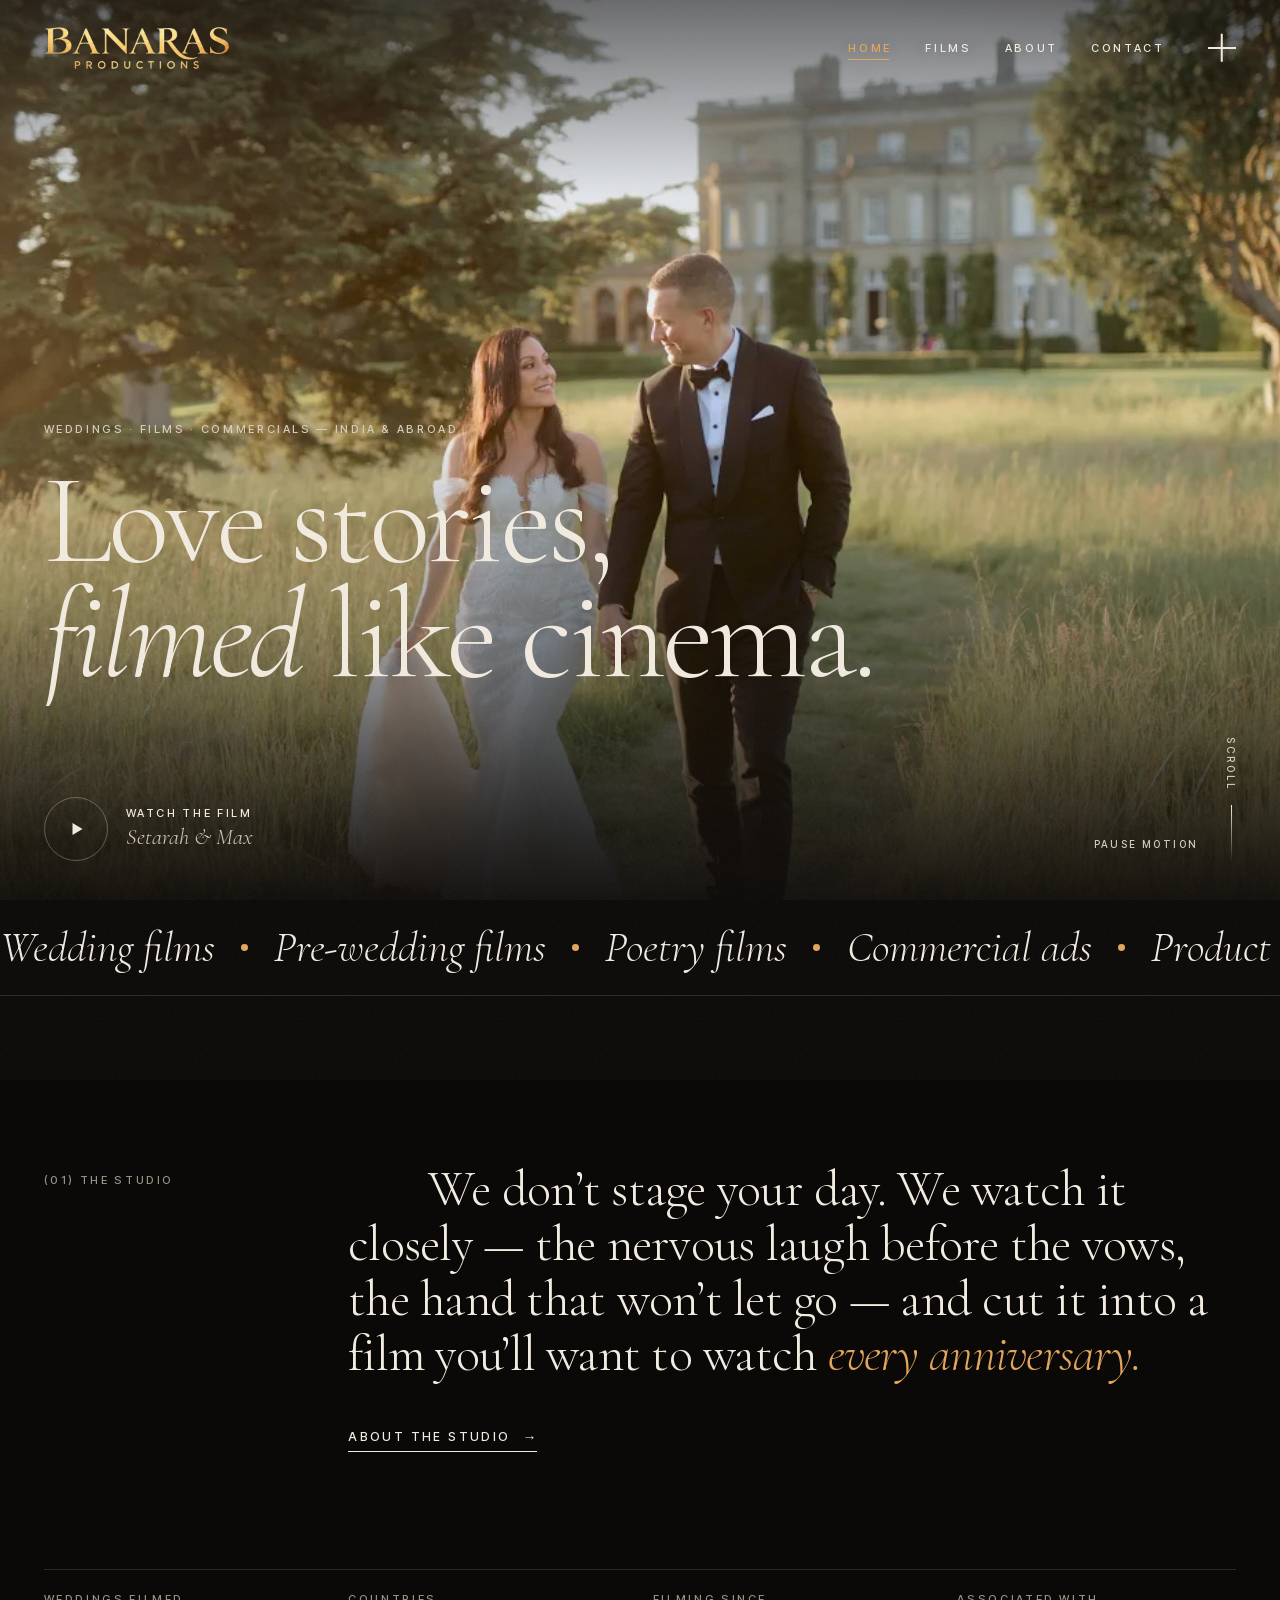
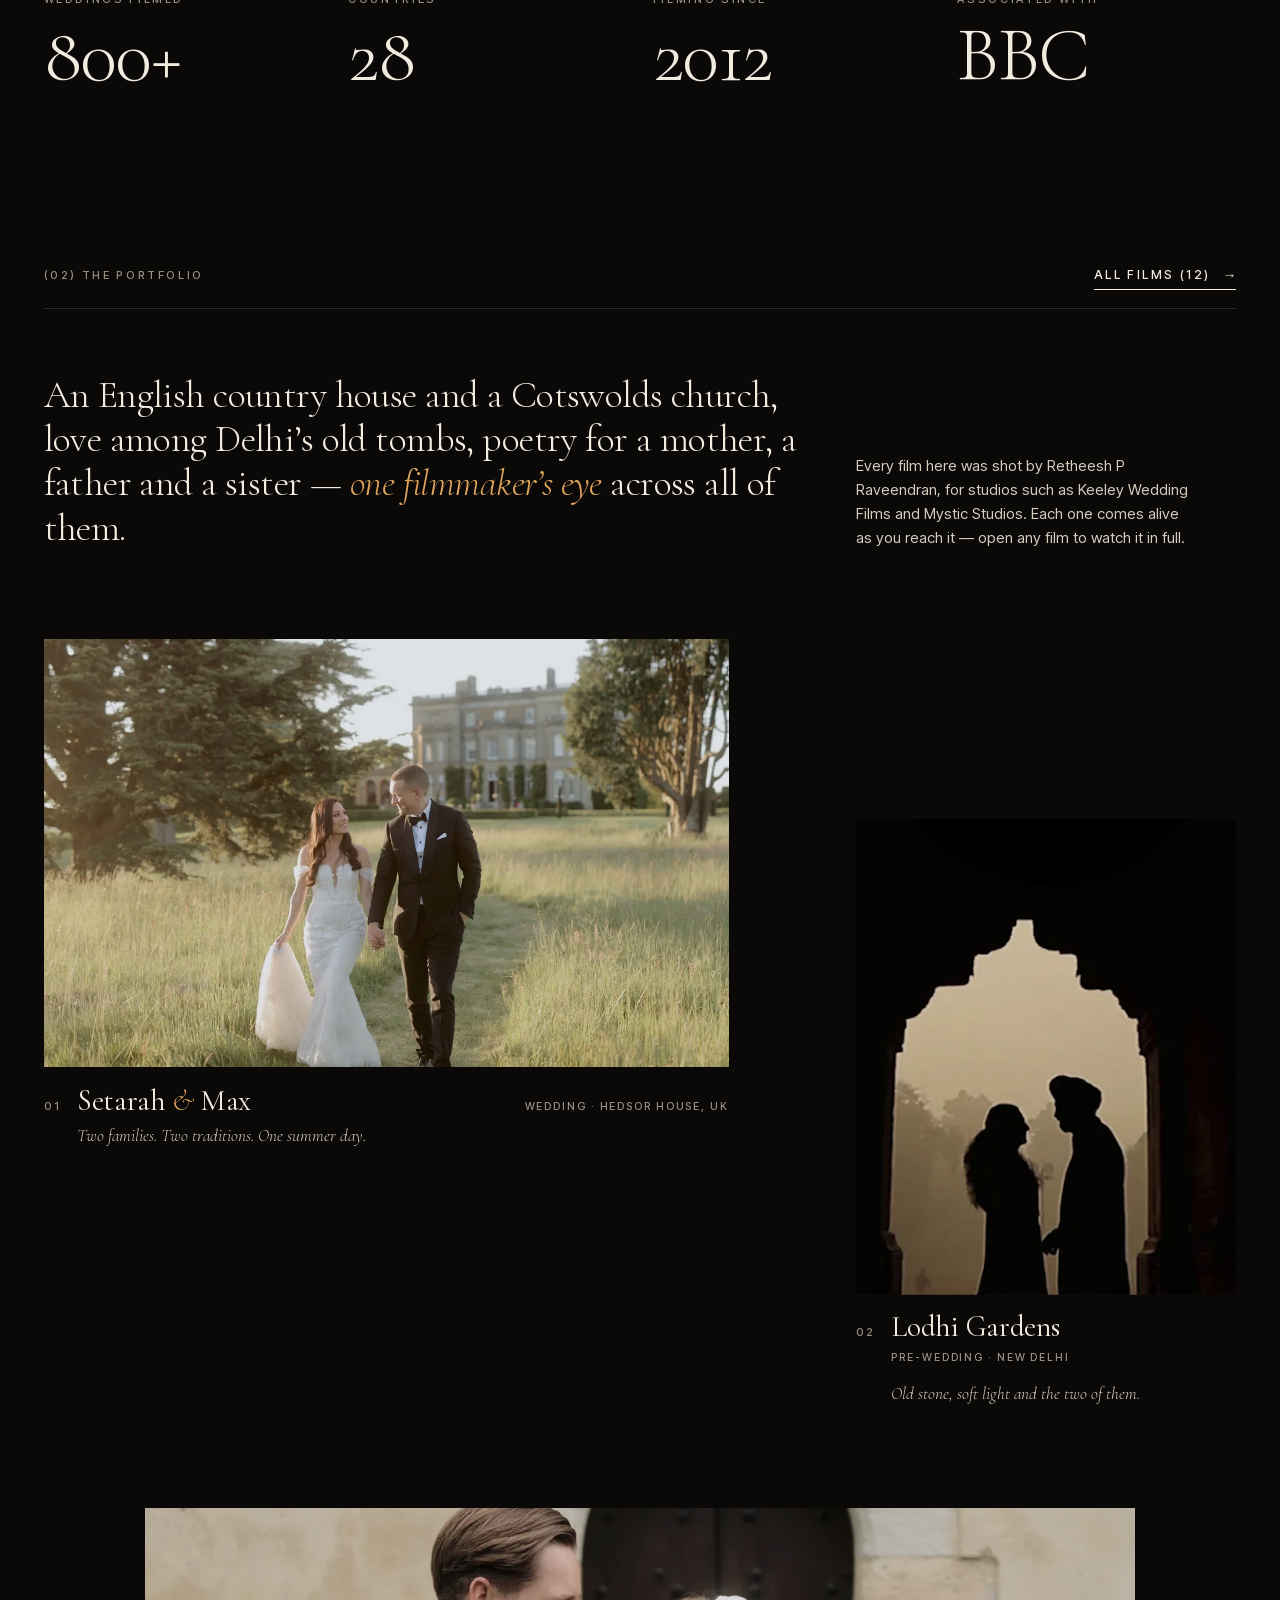
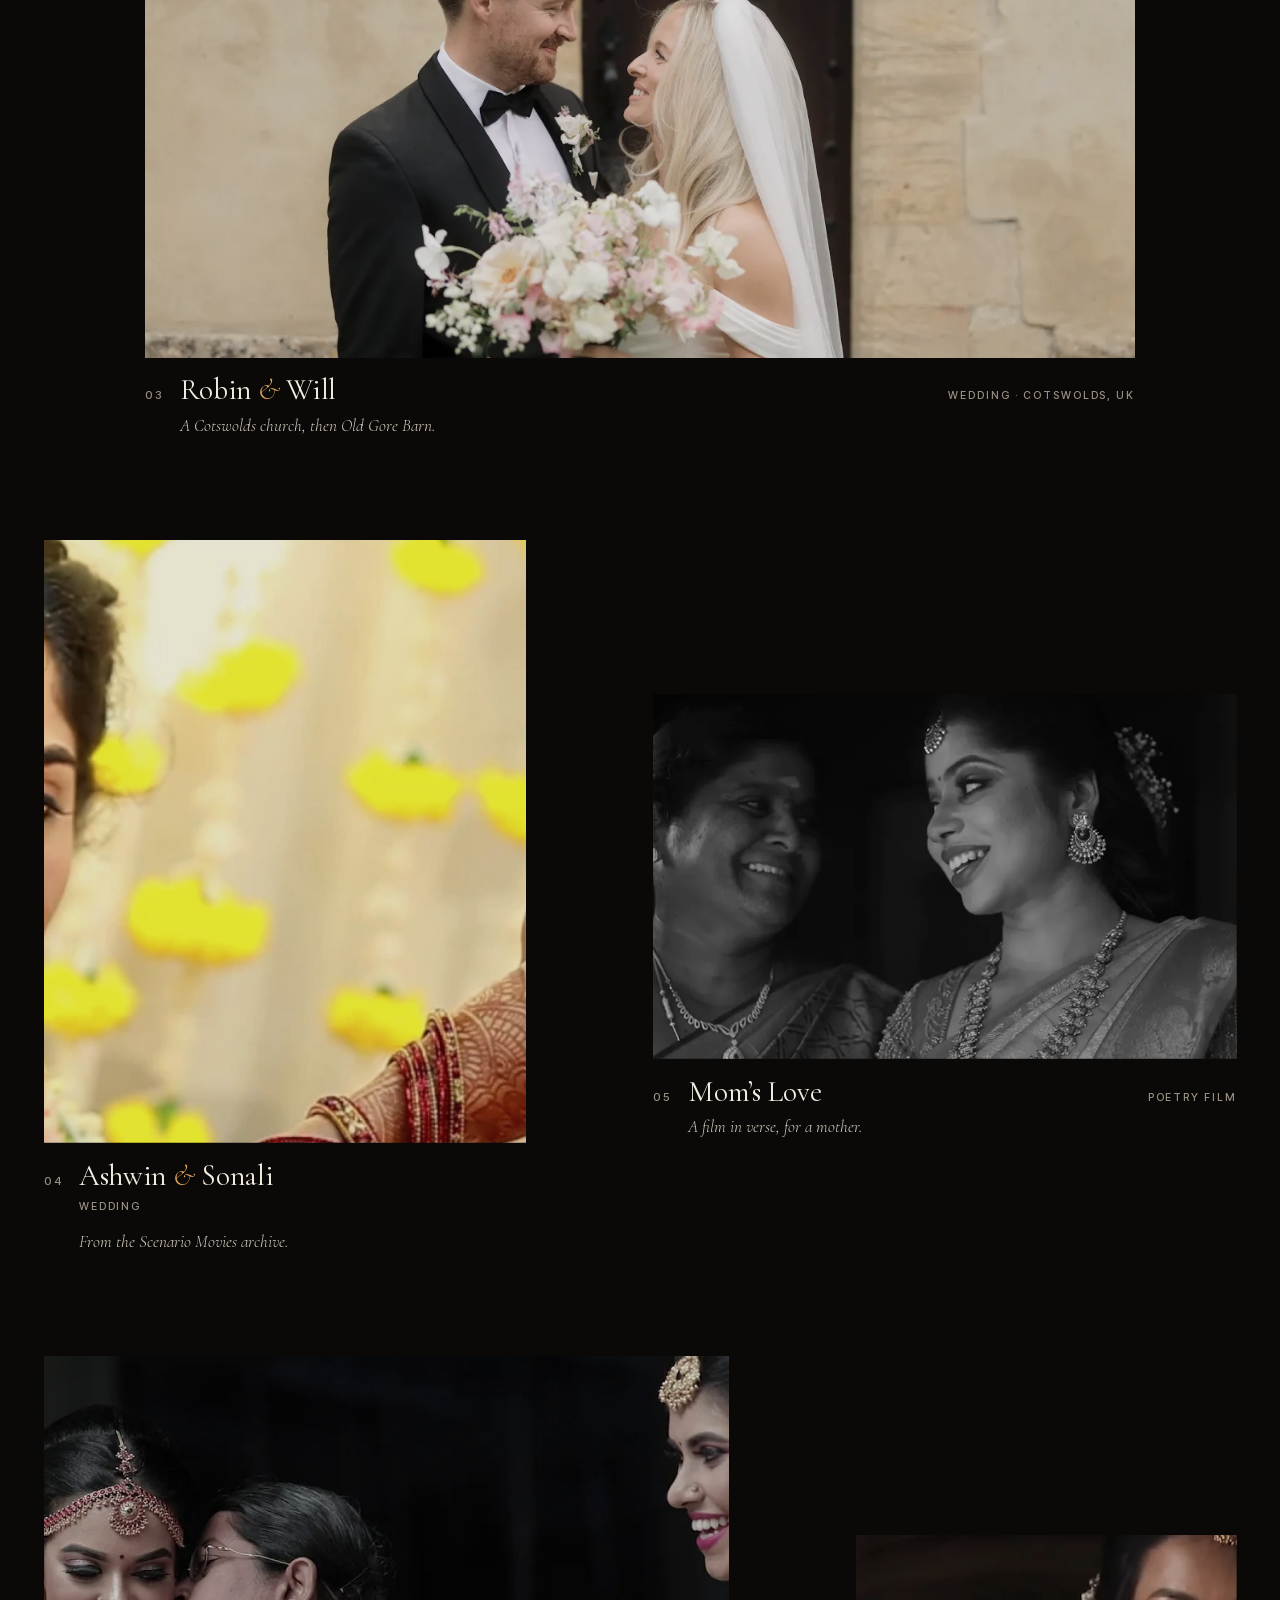
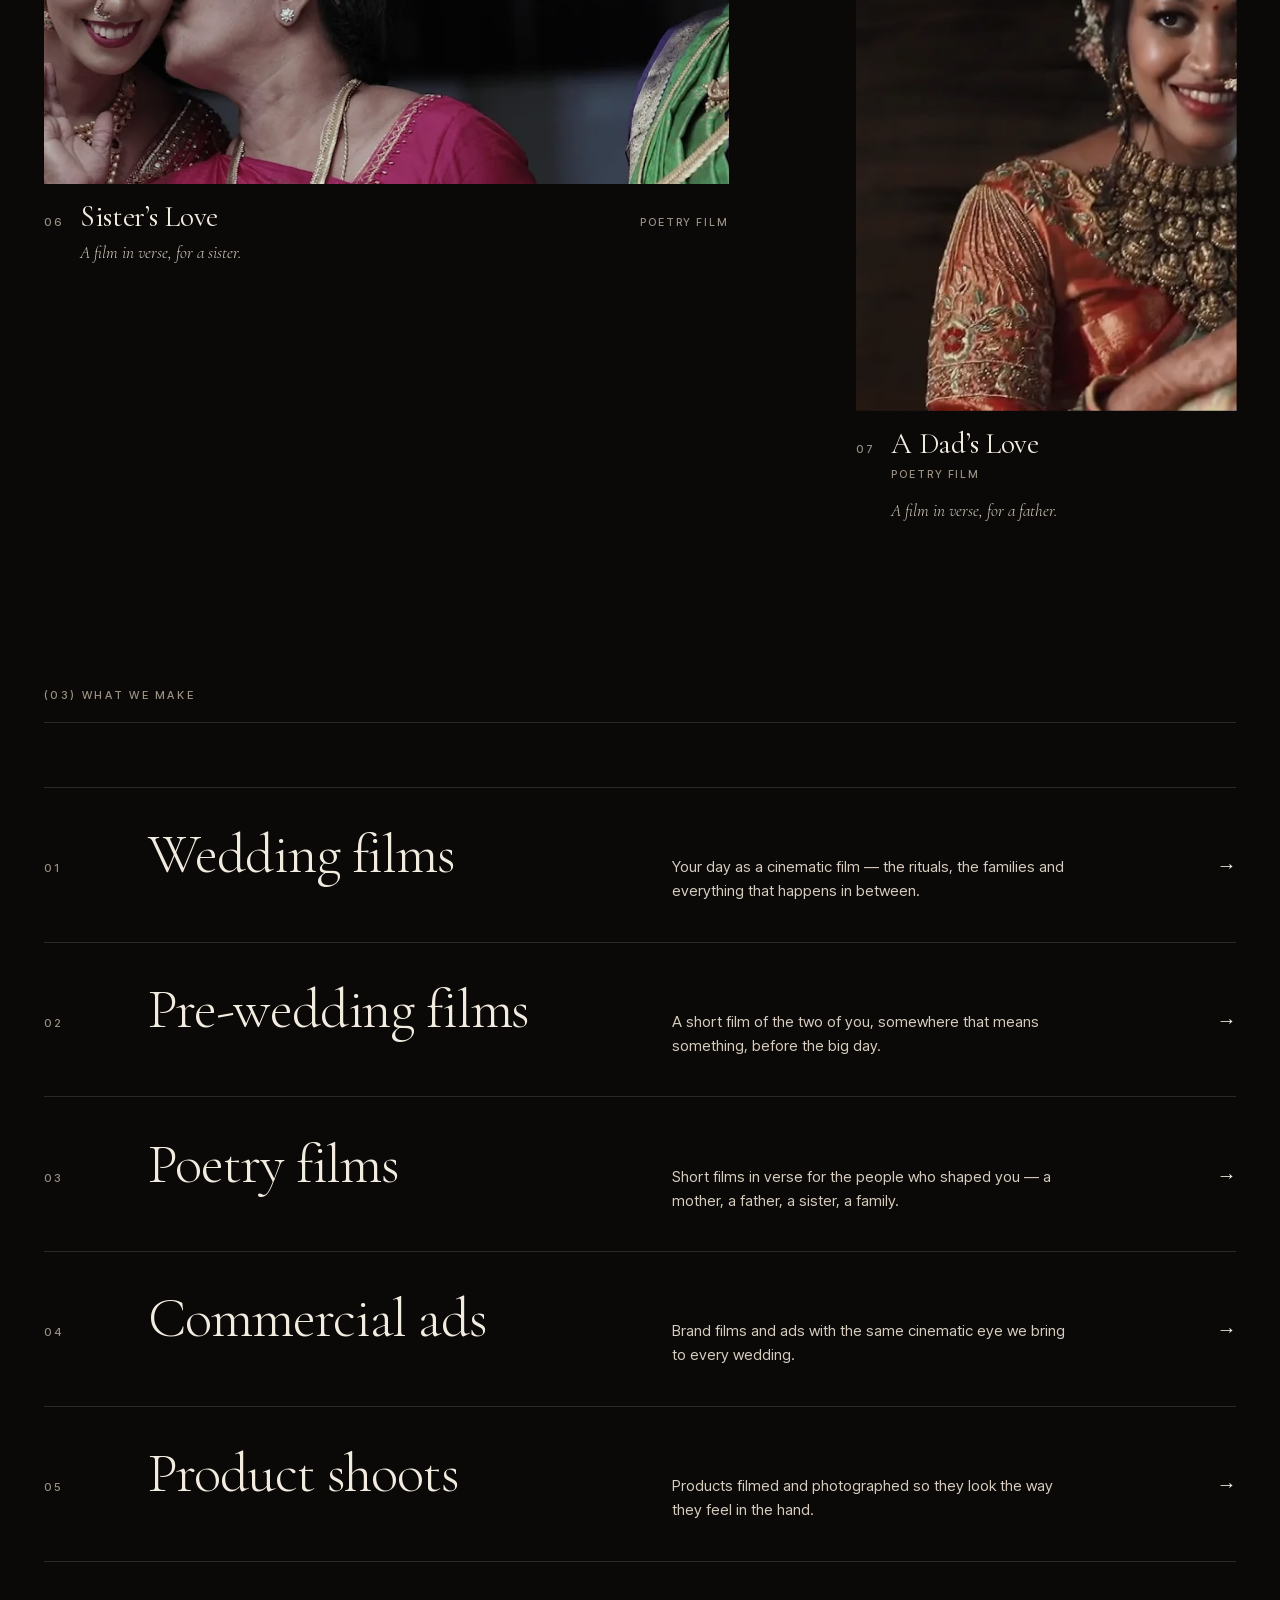
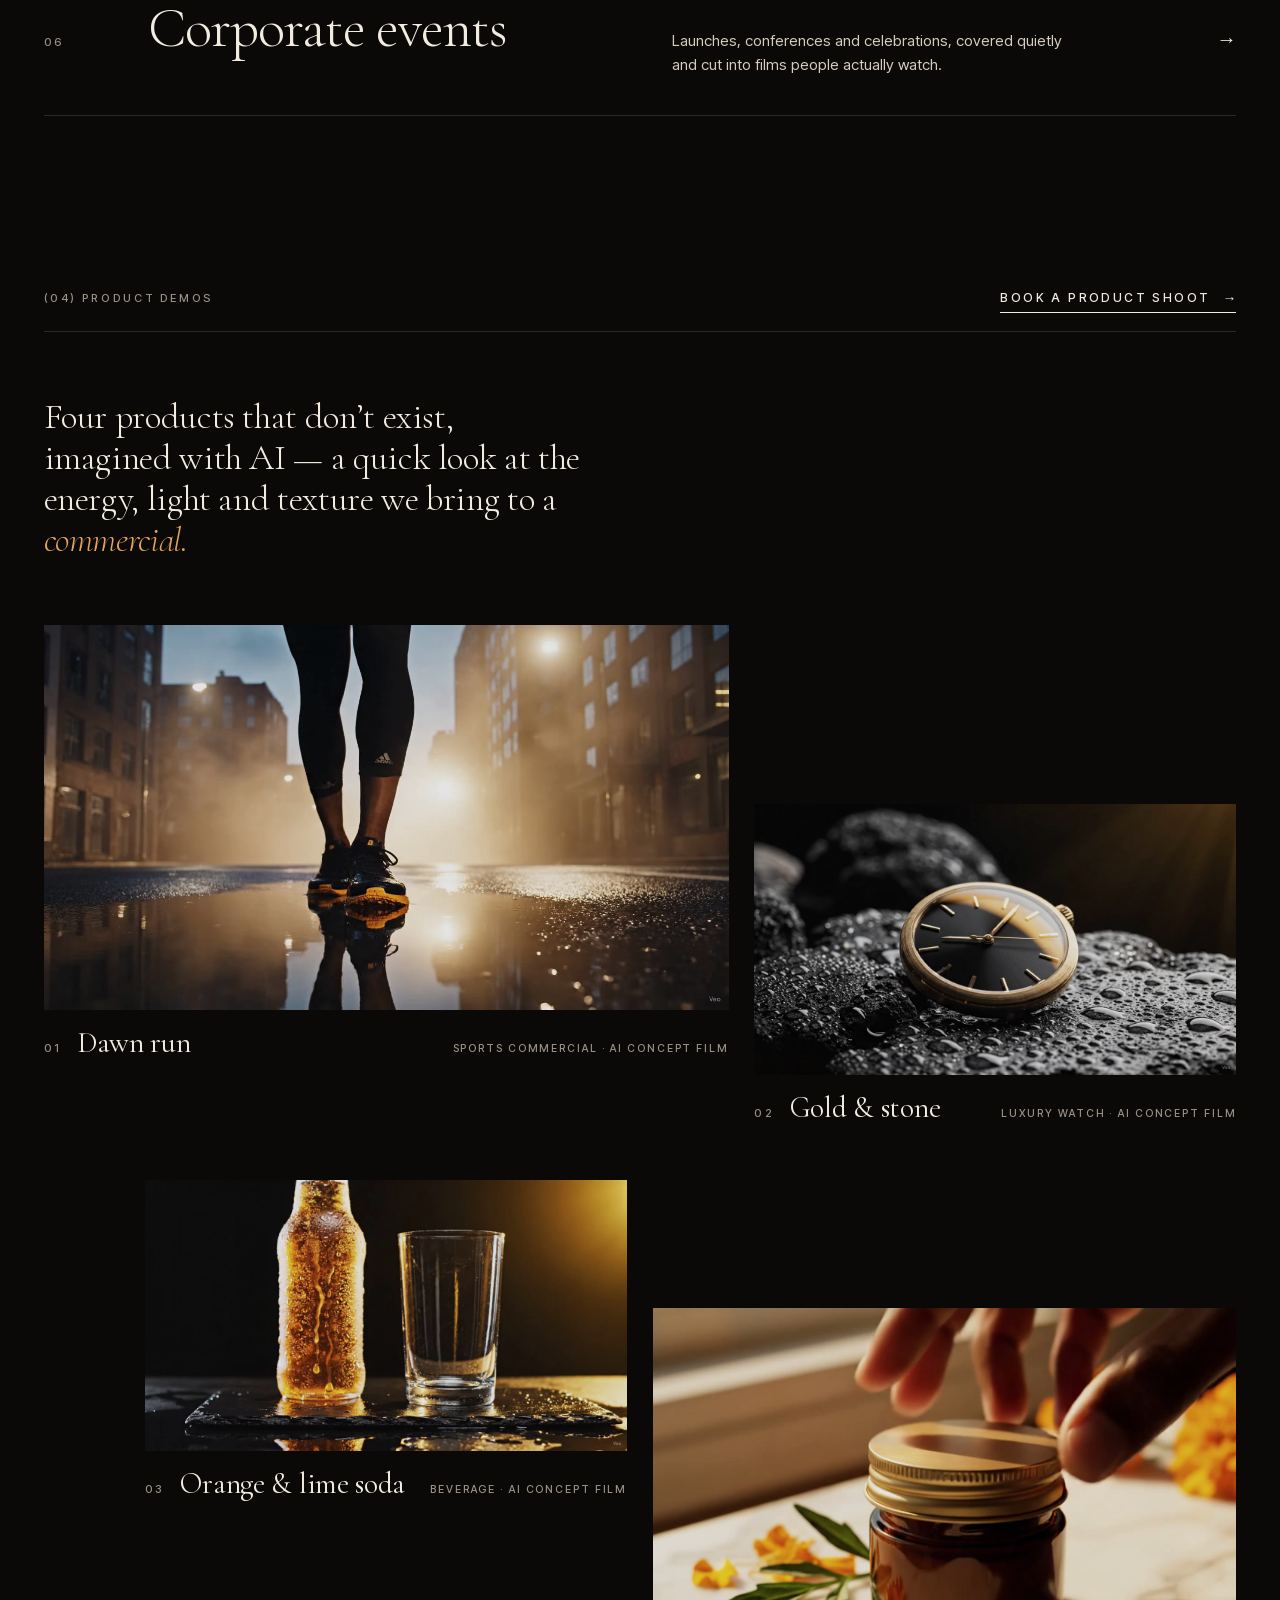
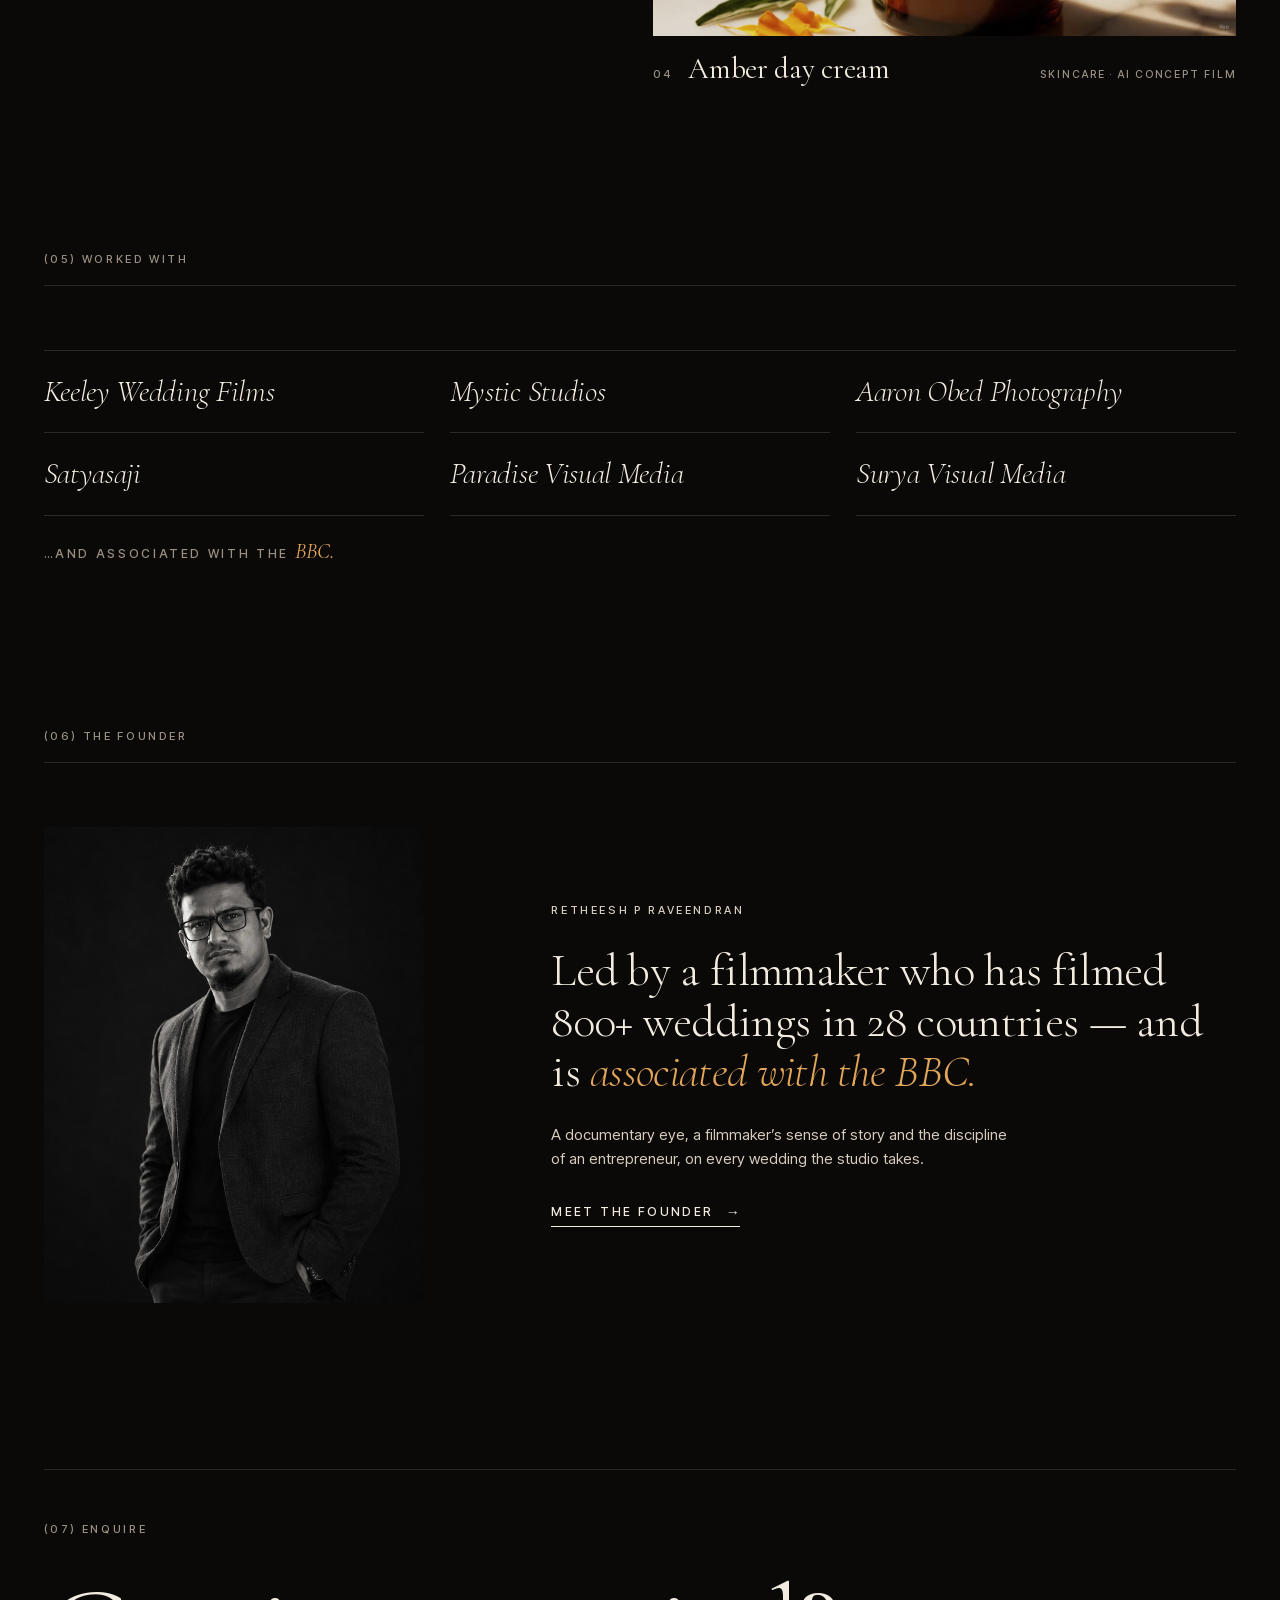
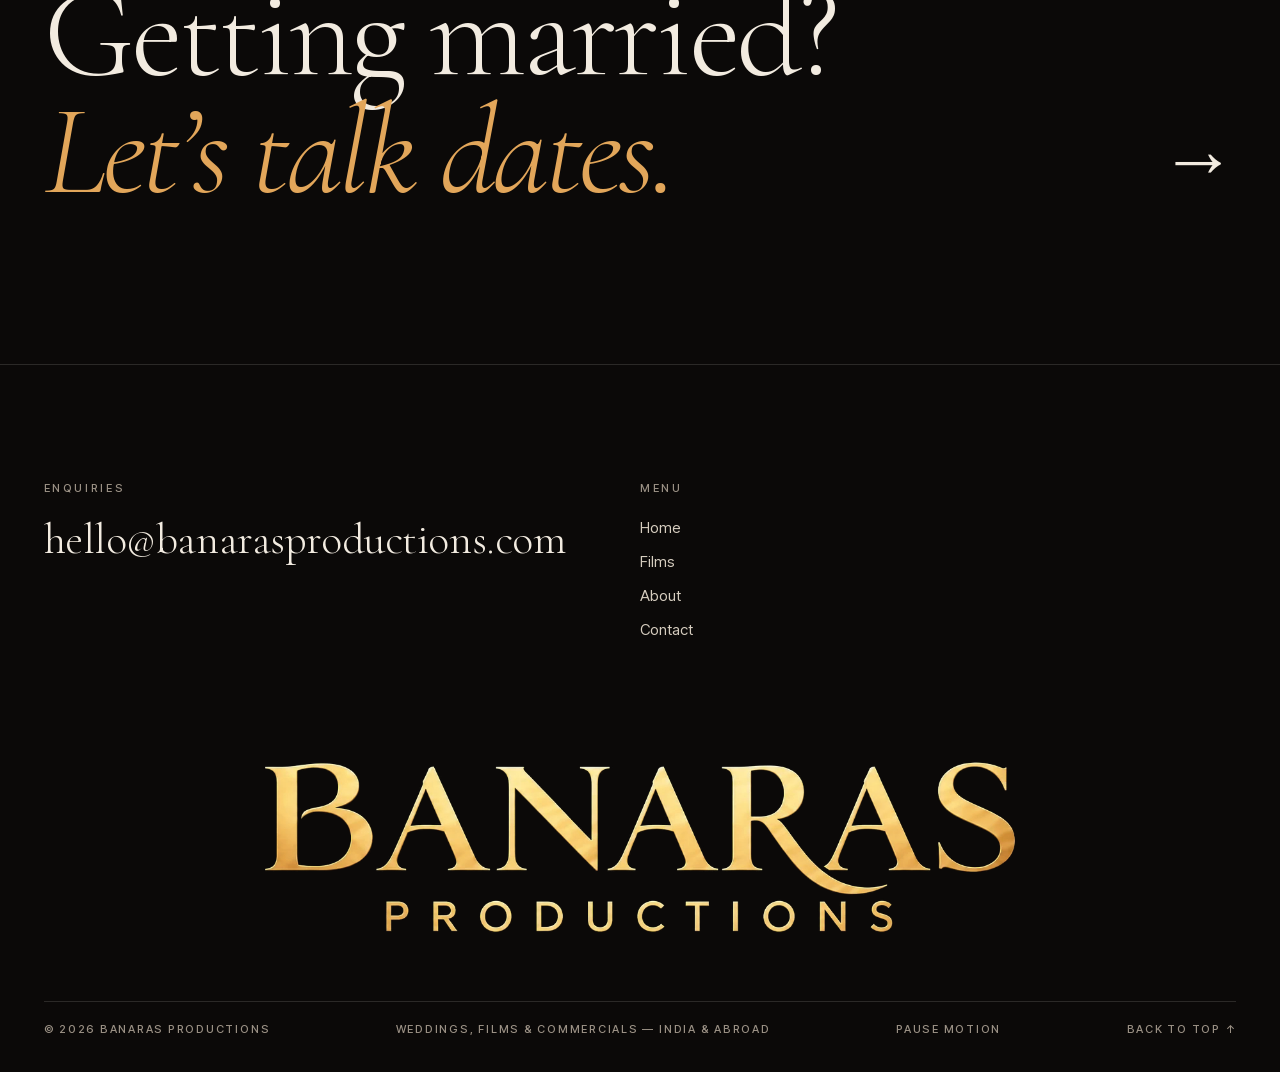
==== commit b2ed07de: "Rebrand to Banaras Productions with portfolio and product demos - New brand: gold wordmark in header" ====
--- a/index.html
+++ b/index.html
@@ -3,17 +3,22 @@
 <head>
 <meta charset="utf-8">
 <meta name="viewport" content="width=device-width, initial-scale=1">
-<title>Banaras Weddings — Wedding &amp; Pre-wedding Films</title>
-<meta name="description" content="Banaras Weddings is a wedding film studio making cinematic wedding, pre-wedding and poetry films in India and abroad.">
+<title>Banaras Productions — Wedding Films, Commercials &amp; More</title>
+<meta name="description" content="Banaras Productions is a wedding film studio making cinematic wedding films, poetry films, commercial ads, product shoots and corporate events in India and abroad.">
 <meta name="theme-color" content="#0b0908">
 <meta property="og:type" content="website">
-<meta property="og:site_name" content="Banaras Weddings">
-<meta property="og:title" content="Banaras Weddings — Wedding &amp; Pre-wedding Films">
-<meta property="og:description" content="Banaras Weddings is a wedding film studio making cinematic wedding, pre-wedding and poetry films in India and abroad.">
-<meta property="og:image" content="https://i.ytimg.com/vi/3qujVWthr1U/maxresdefault.jpg">
+<meta property="og:site_name" content="Banaras Productions">
+<meta property="og:title" content="Banaras Productions — Wedding Films, Commercials &amp; More">
+<meta property="og:description" content="Banaras Productions is a wedding film studio making cinematic wedding films, poetry films, commercial ads, product shoots and corporate events in India and abroad.">
+<meta property="og:image" content="https://banarasweddings.github.io/assets/og-image.jpg">
+<meta property="og:image:width" content="1200">
+<meta property="og:image:height" content="630">
+<meta property="og:image:alt" content="Banaras Productions logo">
 <meta name="twitter:card" content="summary_large_image">
 <script>document.documentElement.className += ' js is-loading';</script>
-<link rel="icon" href="assets/favicon.svg" type="image/svg+xml">
+<link rel="icon" href="assets/favicon-32.png" sizes="32x32" type="image/png">
+<link rel="icon" href="assets/favicon-192.png" sizes="192x192" type="image/png">
+<link rel="apple-touch-icon" href="assets/apple-touch-icon.png">
 <link rel="preconnect" href="https://www.youtube.com">
 <link rel="preconnect" href="https://www.youtube-nocookie.com">
 <link rel="stylesheet" href="assets/css/style.css">
@@ -21,7 +26,7 @@
 <script src="assets/js/main.js" defer></script>
 </head>
 <body data-page="home">
-<noscript><nav class="noscript-nav" aria-label="Primary"><a href="index.html">Banaras Weddings</a><a href="films.html">Films</a><a href="about.html">About</a><a href="contact.html">Contact</a><a href="mailto:hello@banarasweddings.com">hello@banarasweddings.com</a></nav></noscript>
+<noscript><nav class="noscript-nav" aria-label="Primary"><a href="index.html">Banaras Productions</a><a href="films.html">Films</a><a href="about.html">About</a><a href="contact.html">Contact</a><a href="mailto:hello@banarasproductions.com">hello@banarasproductions.com</a></nav></noscript>
 <main id="main">
 
   <section class="hero" data-hero>
@@ -54,7 +59,7 @@
       <div class="hero__shade"></div>
     </div>
     <div class="hero__content">
-      <p class="eyebrow hero__eyebrow">Wedding &amp; pre-wedding films — India &amp; abroad</p>
+      <p class="eyebrow hero__eyebrow">Weddings · films · commercials — India &amp; abroad</p>
       <h1 class="hero__title">
         <span class="line"><span>Love stories,</span></span>
         <span class="line"><span><em>filmed</em> like cinema.</span></span>
@@ -77,10 +82,10 @@
 
   <div class="marquee" aria-hidden="true">
     <div class="marquee__track">
-      <span>Wedding films</span><span>Pre-wedding films</span><span>Poetry films</span><span>Love stories</span><span>India &amp; abroad</span>
-      <span>Wedding films</span><span>Pre-wedding films</span><span>Poetry films</span><span>Love stories</span><span>India &amp; abroad</span>
-      <span>Wedding films</span><span>Pre-wedding films</span><span>Poetry films</span><span>Love stories</span><span>India &amp; abroad</span>
-      <span>Wedding films</span><span>Pre-wedding films</span><span>Poetry films</span><span>Love stories</span><span>India &amp; abroad</span>
+      <span>Wedding films</span><span>Pre-wedding films</span><span>Poetry films</span><span>Commercial ads</span><span>Product shoots</span><span>Corporate events</span>
+      <span>Wedding films</span><span>Pre-wedding films</span><span>Poetry films</span><span>Commercial ads</span><span>Product shoots</span><span>Corporate events</span>
+      <span>Wedding films</span><span>Pre-wedding films</span><span>Poetry films</span><span>Commercial ads</span><span>Product shoots</span><span>Corporate events</span>
+      <span>Wedding films</span><span>Pre-wedding films</span><span>Poetry films</span><span>Commercial ads</span><span>Product shoots</span><span>Corporate events</span>
     </div>
   </div>
 
@@ -88,12 +93,17 @@
     <h2 class="eyebrow">(01) The studio</h2>
     <p class="intro__text reveal">We don’t stage your day. We watch it closely — the nervous laugh before the vows, the hand that won’t let go — and cut it into a film you’ll want to watch <em>every anniversary.</em></p>
     <div class="intro__foot reveal"><a class="link-arrow" href="about.html">About the studio</a></div>
-  </section>
-
-  <section class="section" style="padding-top:0">
-    <div class="section-head">
-      <h2 class="eyebrow">(02) Selected films</h2>
-      <a class="link-arrow" href="films.html"><span>All films (<span data-film-total>07</span>)</span></a>
+    <dl class="facts" data-facts></dl>
+  </section>
+
+  <section class="section" style="padding-top:0">
+    <div class="section-head">
+      <h2 class="eyebrow">(02) The portfolio</h2>
+      <a class="link-arrow" href="films.html"><span>All films (<span data-film-total>12</span>)</span></a>
+    </div>
+    <div class="portfolio-lead grid-12">
+      <p class="portfolio-lead__text reveal">An English country house and a Cotswolds church, love among Delhi’s old tombs, poetry for a mother, a father and a sister — <em>one filmmaker’s eye</em> across all of them.</p>
+      <p class="portfolio-lead__note reveal">Every film here was shot by Retheesh P Raveendran, for studios such as Keeley Wedding Films and Mystic Studios. Each one comes alive as you reach it — open any film to watch it in full.</p>
     </div>
     <div class="film-grid--editorial" data-films="home"></div>
   </section>
@@ -123,16 +133,102 @@
         <a class="offer__row" href="films.html#cat=poetry-film">
           <span class="offer__num">03</span>
           <span class="offer__title">Poetry films</span>
-          <span class="offer__text">Short films in verse for the people who shaped you — a mother, a sister, a family.</span>
+          <span class="offer__text">Short films in verse for the people who shaped you — a mother, a father, a sister, a family.</span>
+          <span class="offer__arrow" aria-hidden="true">→</span>
+        </a>
+      </li>
+      <li>
+        <a class="offer__row" href="contact.html">
+          <span class="offer__num">04</span>
+          <span class="offer__title">Commercial ads</span>
+          <span class="offer__text">Brand films and ads with the same cinematic eye we bring to every wedding.</span>
+          <span class="offer__arrow" aria-hidden="true">→</span>
+        </a>
+      </li>
+      <li>
+        <a class="offer__row" href="#product-demos">
+          <span class="offer__num">05</span>
+          <span class="offer__title">Product shoots</span>
+          <span class="offer__text">Products filmed and photographed so they look the way they feel in the hand.</span>
+          <span class="offer__arrow" aria-hidden="true">→</span>
+        </a>
+      </li>
+      <li>
+        <a class="offer__row" href="contact.html">
+          <span class="offer__num">06</span>
+          <span class="offer__title">Corporate events</span>
+          <span class="offer__text">Launches, conferences and celebrations, covered quietly and cut into films people actually watch.</span>
           <span class="offer__arrow" aria-hidden="true">→</span>
         </a>
       </li>
     </ul>
   </section>
 
-  <section class="section" style="padding-top:0">
-    <div class="section-head">
-      <h2 class="eyebrow">(04) The founder</h2>
+  <section class="section" id="product-demos" style="padding-top:0">
+    <div class="section-head">
+      <h2 class="eyebrow">(04) Product demos</h2>
+      <a class="link-arrow" href="contact.html">Book a product shoot</a>
+    </div>
+    <p class="demos__intro reveal">Four products that don’t exist, imagined with AI — a quick look at the energy, light and texture we bring to a <em>commercial.</em></p>
+    <div class="demos">
+      <figure class="demo reveal" data-demo>
+        <div class="demo__media">
+          <img src="assets/media/demo-shoe.jpg" alt="A runner’s shoe striking a puddle in slow motion on a misty dawn street, an AI concept film" width="1280" height="720" loading="lazy" decoding="async">
+          <video data-src="assets/media/demo-shoe.mp4" muted playsinline preload="none" aria-hidden="true" tabindex="-1"></video>
+        </div>
+        <figcaption class="tile__cap">
+          <span class="tile__num">01</span>
+          <span class="tile__title">Dawn run</span>
+          <span class="tile__meta">Sports commercial · AI concept film</span>
+        </figcaption>
+      </figure>
+      <figure class="demo reveal" data-demo>
+        <div class="demo__media">
+          <img src="assets/media/demo-watch.jpg" alt="A gold wristwatch on wet volcanic stone as warm light sweeps across the dial, an AI concept film" width="1280" height="720" loading="lazy" decoding="async">
+          <video data-src="assets/media/demo-watch.mp4" muted playsinline preload="none" aria-hidden="true" tabindex="-1"></video>
+        </div>
+        <figcaption class="tile__cap">
+          <span class="tile__num">02</span>
+          <span class="tile__title">Gold &amp; stone</span>
+          <span class="tile__meta">Luxury watch · AI concept film</span>
+        </figcaption>
+      </figure>
+      <figure class="demo reveal" data-demo>
+        <div class="demo__media">
+          <img src="assets/media/demo-soda.jpg" alt="An orange and lime sparkling soda splashing over ice, an AI concept film" width="1280" height="720" loading="lazy" decoding="async">
+          <video data-src="assets/media/demo-soda.mp4" muted playsinline preload="none" aria-hidden="true" tabindex="-1"></video>
+        </div>
+        <figcaption class="tile__cap">
+          <span class="tile__num">03</span>
+          <span class="tile__title">Orange &amp; lime soda</span>
+          <span class="tile__meta">Beverage · AI concept film</span>
+        </figcaption>
+      </figure>
+      <figure class="demo reveal" data-demo>
+        <div class="demo__media">
+          <img src="assets/media/demo-cream.jpg" alt="A face cream in an amber glass jar on marble, an AI concept film" width="1280" height="720" loading="lazy" decoding="async">
+          <video data-src="assets/media/demo-cream.mp4" muted playsinline preload="none" aria-hidden="true" tabindex="-1"></video>
+        </div>
+        <figcaption class="tile__cap">
+          <span class="tile__num">04</span>
+          <span class="tile__title">Amber day cream</span>
+          <span class="tile__meta">Skincare · AI concept film</span>
+        </figcaption>
+      </figure>
+    </div>
+  </section>
+
+  <section class="section" style="padding-top:0">
+    <div class="section-head">
+      <h2 class="eyebrow">(05) Worked with</h2>
+    </div>
+    <ul class="worked-with reveal" data-worked-with></ul>
+    <p class="worked-with__note reveal">…and associated with the <em>BBC.</em></p>
+  </section>
+
+  <section class="section" style="padding-top:0">
+    <div class="section-head">
+      <h2 class="eyebrow">(06) The founder</h2>
     </div>
     <a class="founder-teaser grid-12" href="about.html#founder">
       <figure class="founder-teaser__media reveal">
@@ -140,7 +236,7 @@
       </figure>
       <div class="founder-teaser__text reveal">
         <p class="eyebrow founder-teaser__name" data-founder-name></p>
-        <p class="founder-teaser__line">Led by a photographer who has filmed across India and the UK — and <em>worked with the BBC.</em></p>
+        <p class="founder-teaser__line">Led by a filmmaker who has filmed 800+ weddings in 28 countries — and is <em>associated with the BBC.</em></p>
         <p>A documentary eye, a filmmaker’s sense of story and the discipline of an entrepreneur, on every wedding the studio takes.</p>
         <span class="link-arrow">Meet the founder</span>
       </div>
@@ -149,7 +245,7 @@
 
   <section class="cta">
     <a class="cta__link" href="contact.html">
-      <span class="eyebrow">(05) Enquire</span>
+      <span class="eyebrow">(07) Enquire</span>
       <span class="cta__big">Getting married?<br><em>Let’s talk dates.</em></span>
       <span class="cta__arrow" aria-hidden="true">→</span>
     </a>
--- a/assets/css/style.css
+++ b/assets/css/style.css
@@ -101,9 +101,9 @@
 .site-header.is-hidden { transform: translateY(-110%); }
 .site-header:has(:focus-visible) { transform: none; }
 .menu-open .site-header { transform: none; }
-.brand { display: inline-flex; flex-direction: column; line-height: 1; }
-.brand__a { font: italic 400 30px/.9 var(--serif); letter-spacing: -.01em; }
-.brand__b { font: 500 9.5px/1 var(--sans); letter-spacing: .5em; text-transform: uppercase; margin-top: 7px; padding-left: 1px; }
+.brand { display: inline-flex; align-items: center; line-height: 1; }
+.brand__word { flex: none; display: block; }
+.brand__word img { width: 186px; height: 44px; }
 .site-header__right { display: flex; align-items: center; gap: clamp(14px, 2.4vw, 32px); }
 .site-header { align-items: center; }
 .top-nav { display: flex; align-items: center; gap: clamp(18px, 2.6vw, 42px); margin: 0 clamp(18px, 2.8vw, 44px) 0 auto; transition: opacity .4s, visibility 0s; }
@@ -250,6 +250,7 @@
 .tile__title { font: 400 clamp(24px, 2.3vw, 38px)/1.05 var(--serif); letter-spacing: -.01em; transition: transform .6s var(--ease-out); }
 .tile:hover .tile__title { transform: translateX(8px); }
 .tile__meta { font: 500 10.5px/1.4 var(--sans); letter-spacing: .18em; text-transform: uppercase; color: var(--muted); text-align: right; }
+.tile__kicker { grid-column: 2 / -1; margin-top: 8px; font: italic 300 clamp(17px, 1.35vw, 21px)/1.35 var(--serif); color: var(--ink-2); }
 
 .reveals-on .reveal { opacity: 0; transform: translateY(40px); transition: opacity 1.1s var(--ease-out), transform 1.3s var(--ease-out); }
 .reveals-on .reveal.is-in { opacity: 1; transform: none; }
@@ -386,6 +387,50 @@
 .step__title { font: 400 clamp(26px, 2.6vw, 40px)/1.1 var(--serif); }
 .step__text { max-width: 48ch; color: var(--ink-2); }
 
+/* Studio facts and collaborators */
+.facts { grid-column: 1 / -1; display: grid; grid-template-columns: repeat(4, minmax(0, 1fr)); column-gap: var(--gap); margin: clamp(48px, 6vw, 96px) 0 0; border-top: 1px solid var(--line); }
+.fact { padding-top: 22px; }
+.fact .eyebrow { display: block; }
+.fact__value { margin-top: 10px; font: 300 clamp(48px, 6vw, 96px)/1 var(--serif); letter-spacing: -.02em; color: var(--ink); }
+.facts--compact { margin: 0 0 28px; grid-template-columns: repeat(2, minmax(0, 1fr)); row-gap: 8px; }
+.facts--compact .fact__value { font-size: clamp(34px, 3.4vw, 52px); }
+.worked-with { list-style: none; padding: 0; display: grid; grid-template-columns: repeat(3, minmax(0, 1fr)); column-gap: var(--gap); border-top: 1px solid var(--line); }
+.worked-with li { padding: clamp(16px, 1.8vw, 26px) 0; border-bottom: 1px solid var(--line); font: italic 300 clamp(24px, 2.4vw, 38px)/1.15 var(--serif); letter-spacing: -.01em; }
+.worked-with--compact { grid-template-columns: repeat(2, minmax(0, 1fr)); }
+.worked-with--compact li { padding: 12px 0; font-size: clamp(18px, 1.5vw, 23px); color: var(--ink-2); }
+.worked-with__note { margin-top: 24px; font: 500 12px/1.4 var(--sans); letter-spacing: .22em; text-transform: uppercase; color: var(--muted); }
+.worked-with__note em { font: italic 400 22px/1 var(--serif); letter-spacing: 0; text-transform: none; color: var(--accent); }
+
+/* ---------- Product demos (AI concept films) ---------- */
+
+#product-demos { scroll-margin-top: 96px; }
+.demos__intro { max-width: 34ch; margin: 0 0 clamp(40px, 5vw, 72px); font: 300 clamp(26px, 2.8vw, 44px)/1.15 var(--serif); letter-spacing: -.01em; }
+.demos__intro em { color: var(--accent); }
+.demos { display: grid; grid-template-columns: repeat(12, minmax(0, 1fr)); column-gap: var(--gap); row-gap: 56px; align-items: start; }
+.demo { margin: 0; grid-column: 1 / 8; }
+.demo:nth-child(even) { grid-column: 8 / 13; margin-top: clamp(80px, 14vw, 240px); }
+.demo:nth-child(3) { grid-column: 2 / 7; }
+.demo:nth-child(4) { grid-column: 7 / 13; margin-top: clamp(60px, 10vw, 180px); }
+/* The film sits on its own opening frame and fades in once it is really playing, so no player UI is ever seen.
+   Kept at the film's own 16:9 and never zoomed, so Veo's small AI mark in the corner stays visible. */
+.demo__media { position: relative; overflow: hidden; aspect-ratio: 16 / 9; background: var(--bg-2); }
+.demo__media img, .demo__media video { position: absolute; top: 0; left: 0; width: 100%; height: 100%; object-fit: cover; filter: saturate(.86) brightness(.9); transition: filter 1s var(--ease-out); }
+.demo__media video { opacity: 0; pointer-events: none; transition: opacity .9s ease, filter 1s var(--ease-out); }
+.demo.is-playing video { opacity: 1; }
+.demo.is-playing.is-dipping video { opacity: 0; transition-duration: .7s, 1s; }
+.demo:hover .demo__media img, .demo:hover .demo__media video { filter: none; }
+.portfolio-lead { row-gap: 24px; margin-bottom: clamp(56px, 7vw, 110px); align-items: end; }
+.portfolio-lead__text { grid-column: 1 / 9; font: 300 clamp(28px, 3vw, 48px)/1.15 var(--serif); letter-spacing: -.015em; }
+.portfolio-lead__text em { color: var(--accent); }
+.portfolio-lead__note { grid-column: 9 / 13; max-width: 38ch; color: var(--ink-2); }
+.portfolio-intro { row-gap: 40px; margin: clamp(40px, 5vw, 72px) 0 0; align-items: start; }
+.portfolio-quote { grid-column: 1 / 8; margin: 0; }
+.portfolio-quote p { font: italic 300 clamp(26px, 2.6vw, 42px)/1.25 var(--serif); letter-spacing: -.01em; }
+.portfolio-quote footer { margin-top: 22px; }
+.portfolio-quote [data-founder-name] { color: var(--ink); }
+.portfolio-side { grid-column: 9 / 13; }
+.portfolio-side__label { margin-bottom: 12px; }
+
 /* Founder */
 .founder { row-gap: 48px; padding: 0 var(--pad); align-items: end; scroll-margin-top: 120px; }
 .founder__media { grid-column: 1 / 6; }
@@ -450,8 +495,9 @@
 .footer__col a:not(.footer__mail):hover { color: var(--ink); }
 .footer__mail { font: 300 clamp(28px, 3.4vw, 56px)/1.1 var(--serif); letter-spacing: -.01em; overflow-wrap: anywhere; background: linear-gradient(currentColor, currentColor) 0 100% / 0 1px no-repeat; transition: background-size .6s var(--ease-out); }
 .footer__mail:hover { background-size: 100% 1px; }
-.footer__word { margin: clamp(64px, 9vw, 140px) 0 clamp(40px, 5vw, 76px); font: 300 13vw/.8 var(--serif); letter-spacing: -.045em; white-space: nowrap; text-align: center; }
-.footer__word em { color: var(--accent); }
+.footer__brand { display: flex; justify-content: center; margin: clamp(64px, 9vw, 140px) 0 clamp(40px, 5vw, 76px); }
+.footer__word { width: min(100%, 760px); }
+.footer__word img { width: 100%; height: auto; }
 .footer__bottom { display: flex; flex-wrap: wrap; justify-content: space-between; gap: 12px 32px; padding-top: 20px; border-top: 1px solid var(--line); font: 500 11px/1.4 var(--sans); letter-spacing: .16em; text-transform: uppercase; color: var(--muted); }
 .footer__bottom a { transition: color .3s; }
 .footer__bottom a:hover { color: var(--ink); }
@@ -489,6 +535,7 @@
   .form, .contact__aside { grid-column: 1 / -1; }
   .founder__media, .founder__text, .founder-teaser__media, .founder-teaser__text { grid-column: 1 / -1; }
   .founder__media { max-width: 520px; }
+  .portfolio-quote, .portfolio-side, .portfolio-lead__text, .portfolio-lead__note { grid-column: 1 / -1; }
   .founder-teaser__media { max-width: 420px; width: 100%; }
 }
 
@@ -518,11 +565,20 @@
   .step__text { grid-column: 1; }
   .about-wide { aspect-ratio: 4 / 3; }
   .footer__top { grid-template-columns: 1fr 1fr; }
+  .facts { grid-template-columns: repeat(2, minmax(0, 1fr)); row-gap: 18px; }
+  .worked-with { grid-template-columns: 1fr; }
+  .demo, .demo:nth-child(n) { grid-column: 1 / -1; margin-top: 0; }
+  .worked-with--compact { grid-template-columns: repeat(2, minmax(0, 1fr)); }
   .footer__col--wide { grid-column: 1 / -1; }
 }
 
 @media (max-width: 600px) {
   .form__grid { grid-template-columns: 1fr; }
+}
+
+/* Small phones (320–374px): a slightly smaller header wordmark. */
+@media (max-width: 374px) {
+  .brand__word img { width: 160px; height: 38px; }
   .section-head { flex-direction: column; gap: 12px; }
 }
 
@@ -568,13 +624,13 @@
   .page, .film-hero { padding-top: 168px; }
   .hero__title, .cta__big, .next-film__title { font: 300 56px/.92 var(--serif); }
   .page-title { font: 300 58px/.9 var(--serif); }
-  .intro__text, .founder-teaser__line, .offer__title, .idx__title { font: 300 32px/1.1 var(--serif); }
+  .intro__text, .founder-teaser__line, .offer__title, .idx__title, .demos__intro, .portfolio-lead__text { font: 300 32px/1.1 var(--serif); }
   .founder__title { font: 300 46px/.95 var(--serif); }
   .tile__title, .lead, .film-info__text, .principle h3, .step__title, .contact__big, .footer__mail { font: 300 26px/1.2 var(--serif); }
   .film-hero__kicker, .contact__quote, .founder__facts dd { font: italic 300 22px/1.3 var(--serif); }
   .marquee__track span { font: italic 300 28px/1 var(--serif); }
   .menu__text { font: 300 44px/1 var(--serif); }
-  .footer__word { font: 300 13vw/.8 var(--serif); }
+  .footer__brand { margin: 96px 0 48px; }
   .field input, .field select, .field textarea { font: 300 21px/1.3 var(--serif); }
 }
 /* aspect-ratio unsupported: reserve each picture box's height with a padding-top spacer. */
@@ -582,6 +638,7 @@
   .tile__media::before, .player::before, .about-lead__media::before, .about-wide::before,
   .founder__frame::before, .founder-teaser__media::before { content: ""; display: block; padding-top: 62.5%; }
   .player::before { padding-top: 56.25%; }
+  .demo__media::before { content: ""; display: block; padding-top: 56.25%; }
   .about-lead__media::before, .founder-teaser__media::before { padding-top: 125%; }
   .about-wide::before { padding-top: 42.857%; }
   .founder__frame::before { padding-top: 150%; }
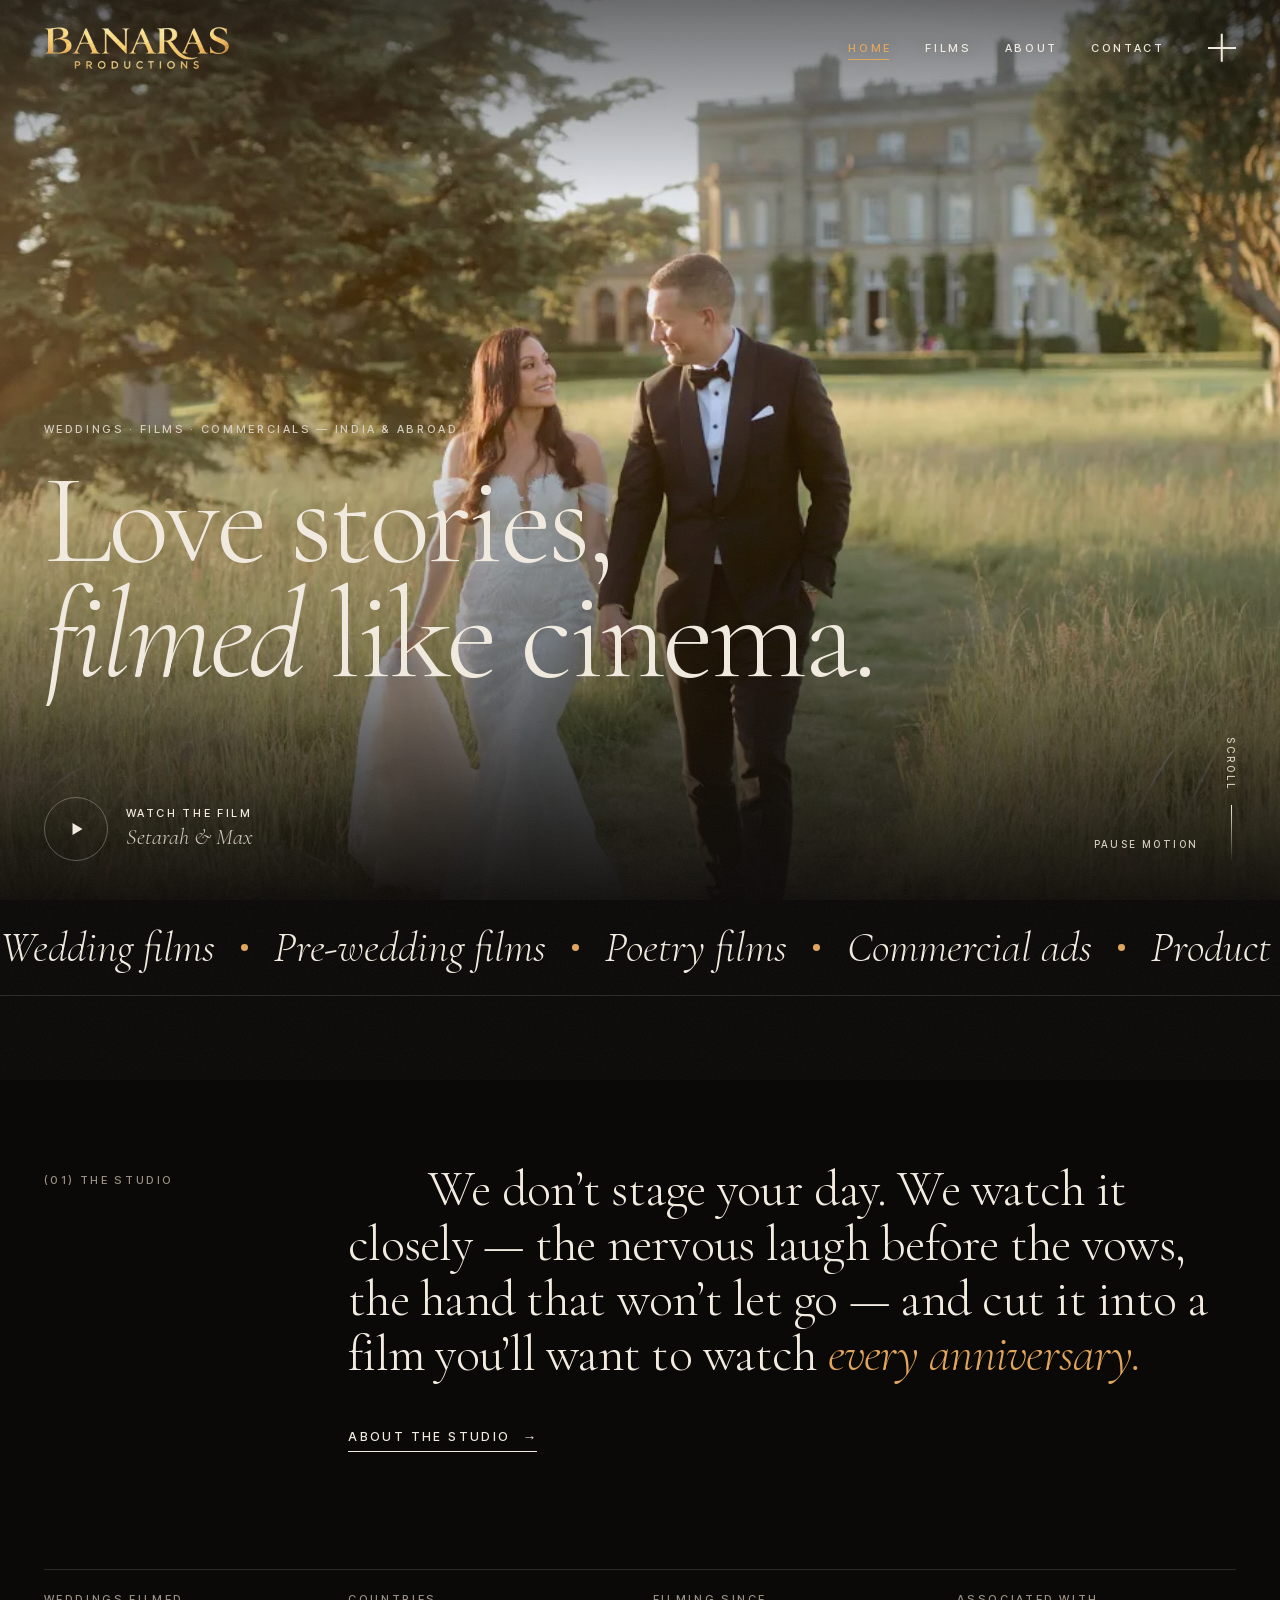
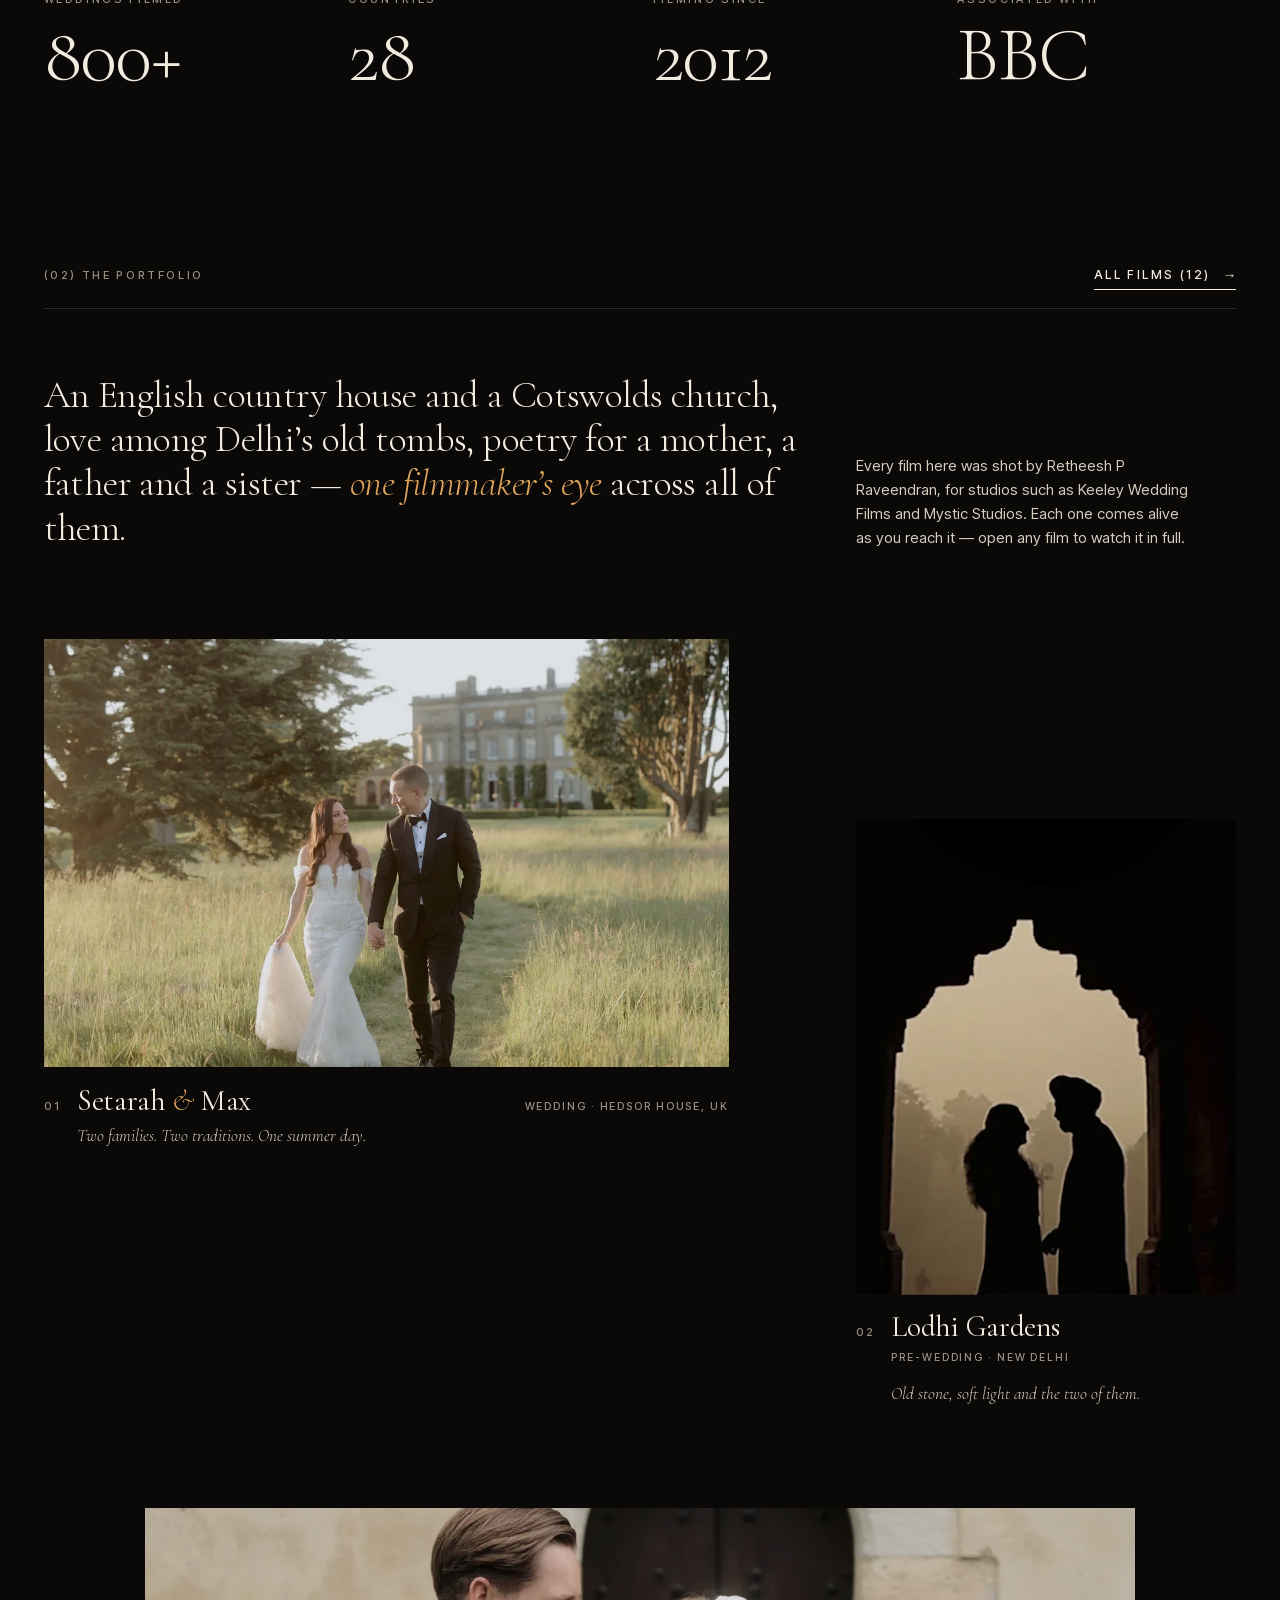
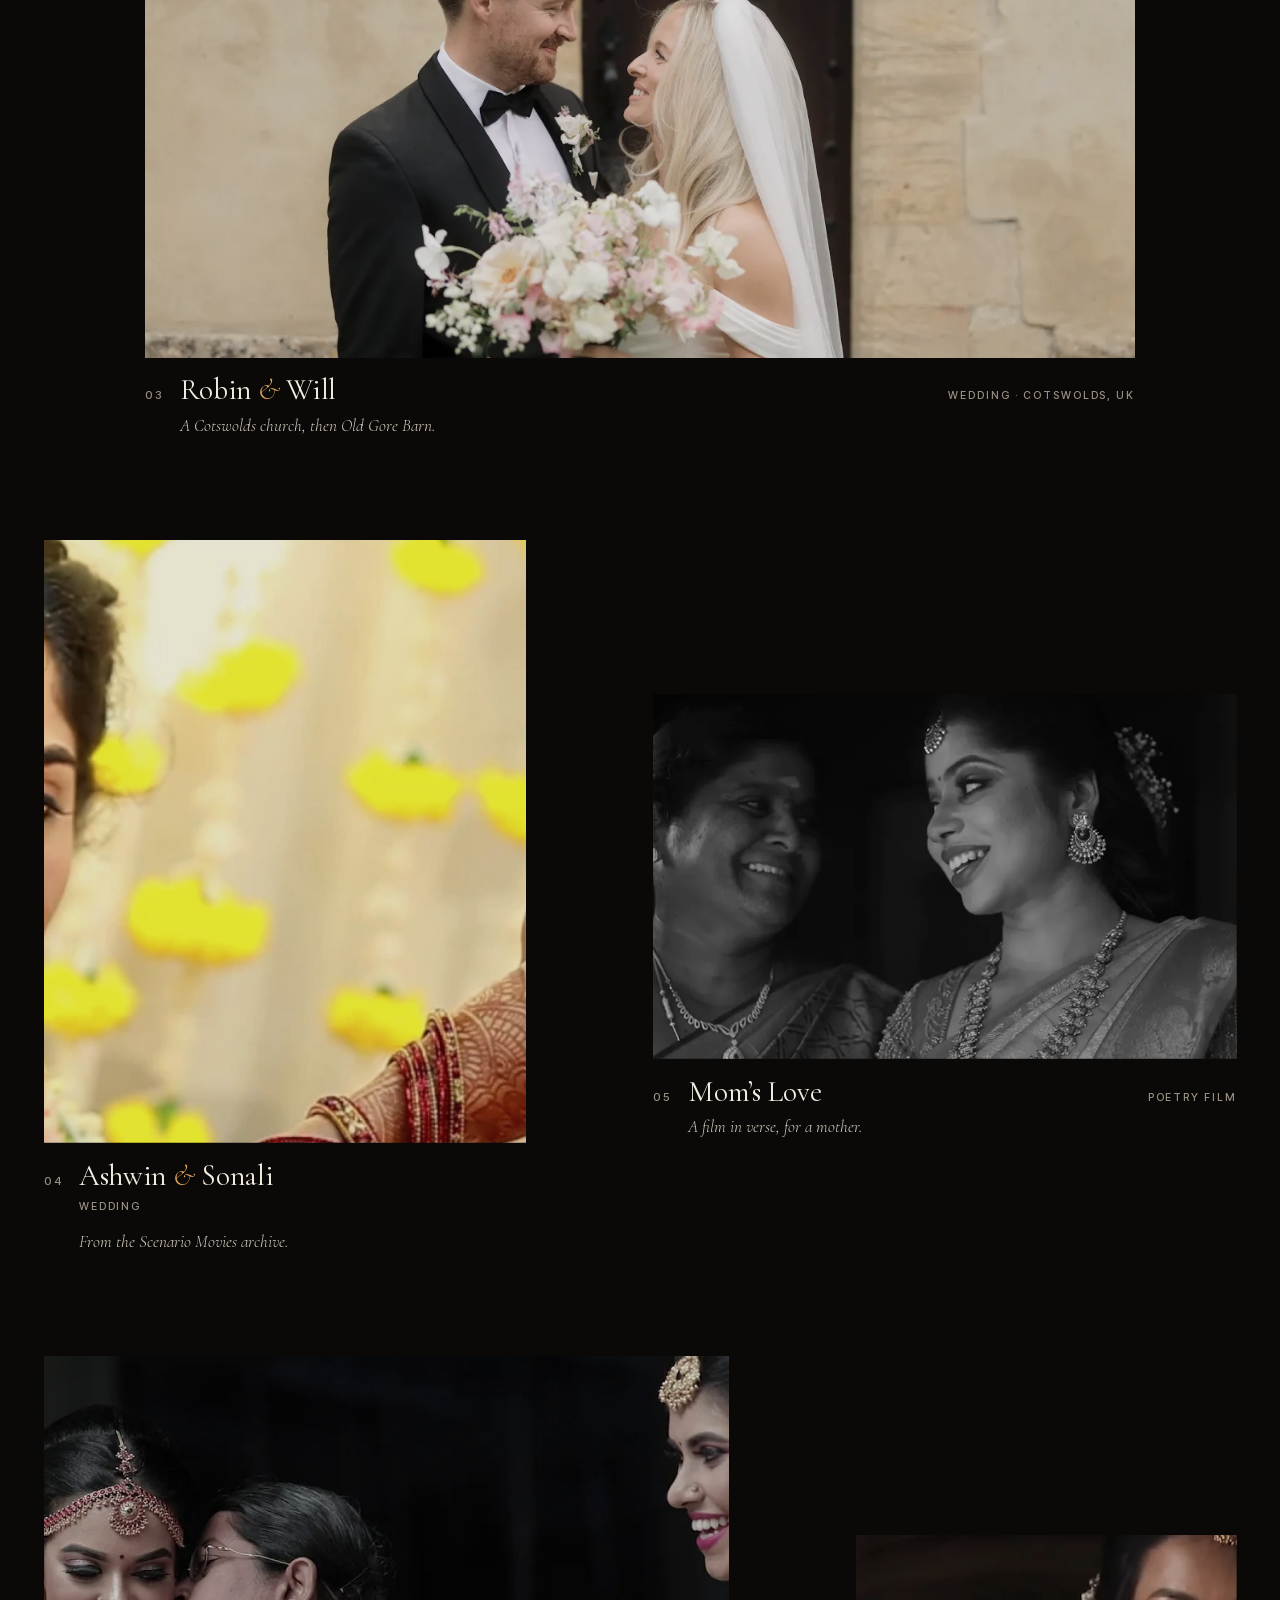
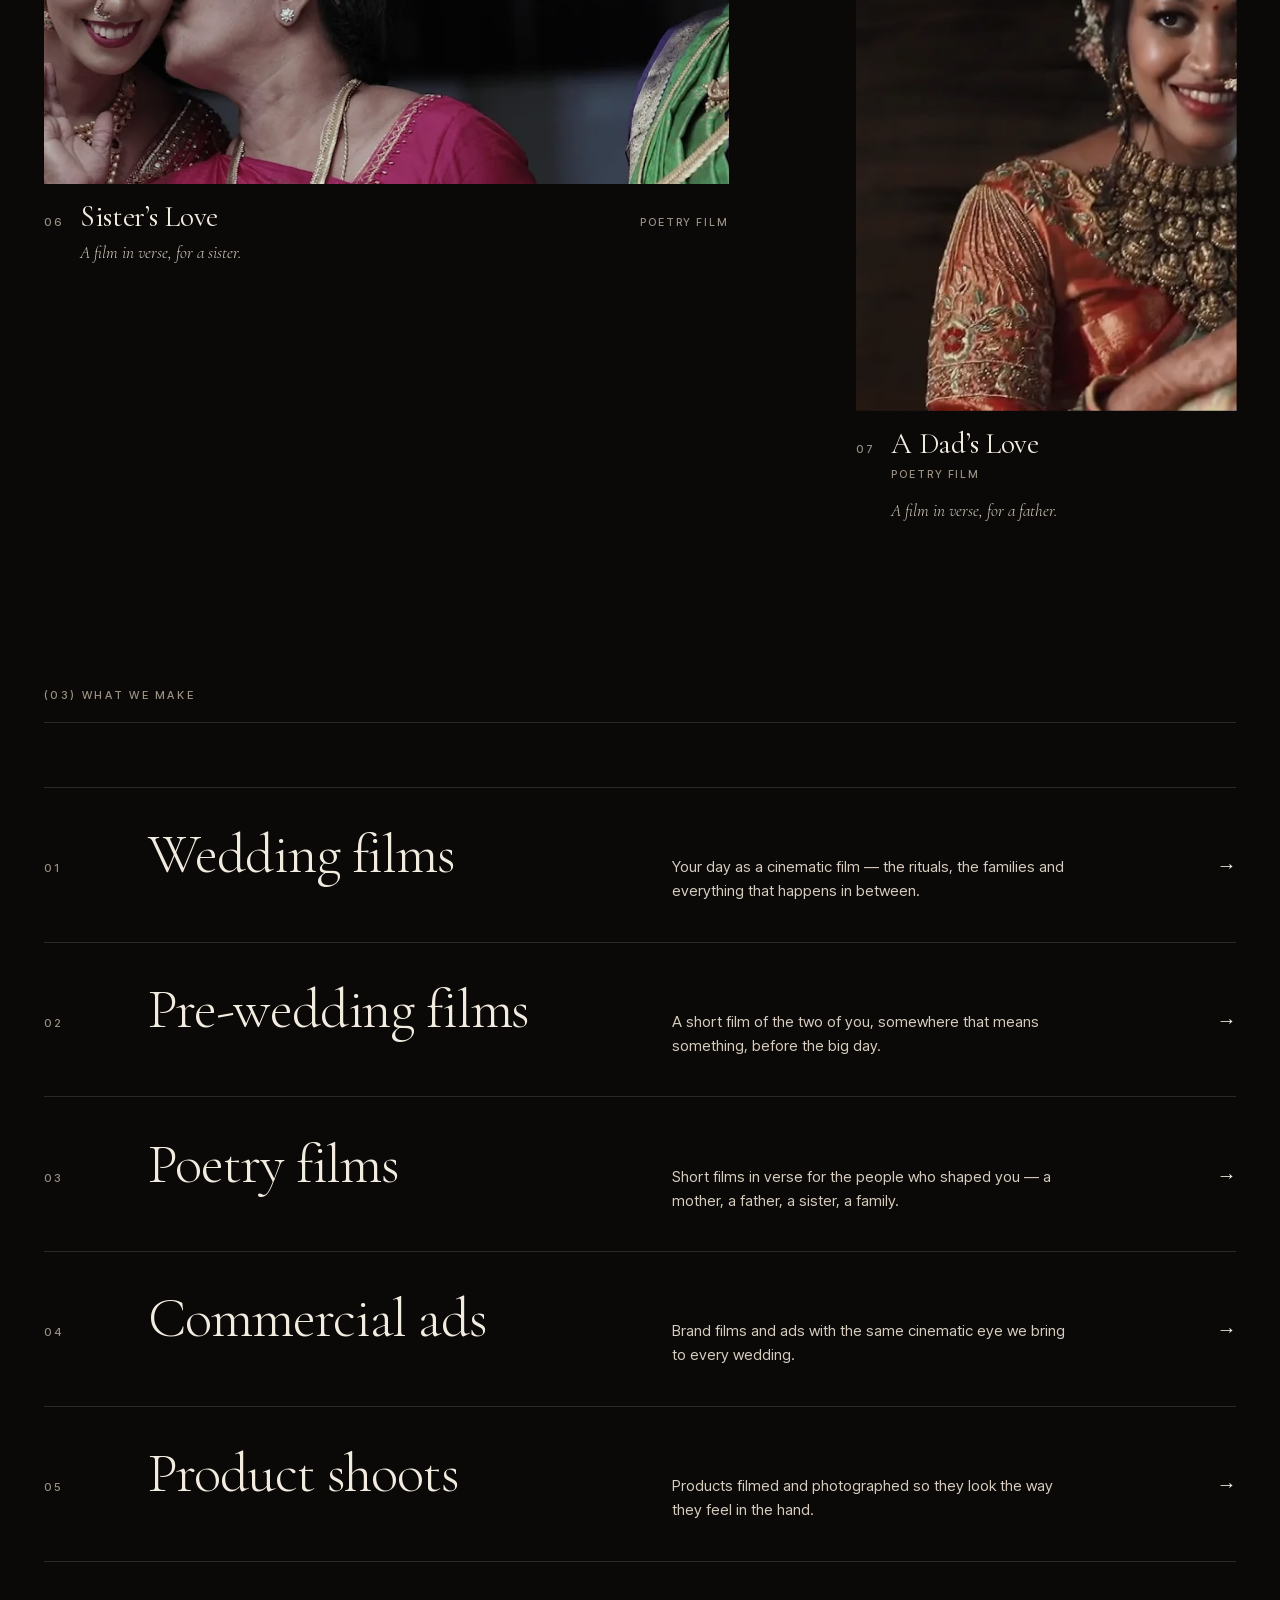
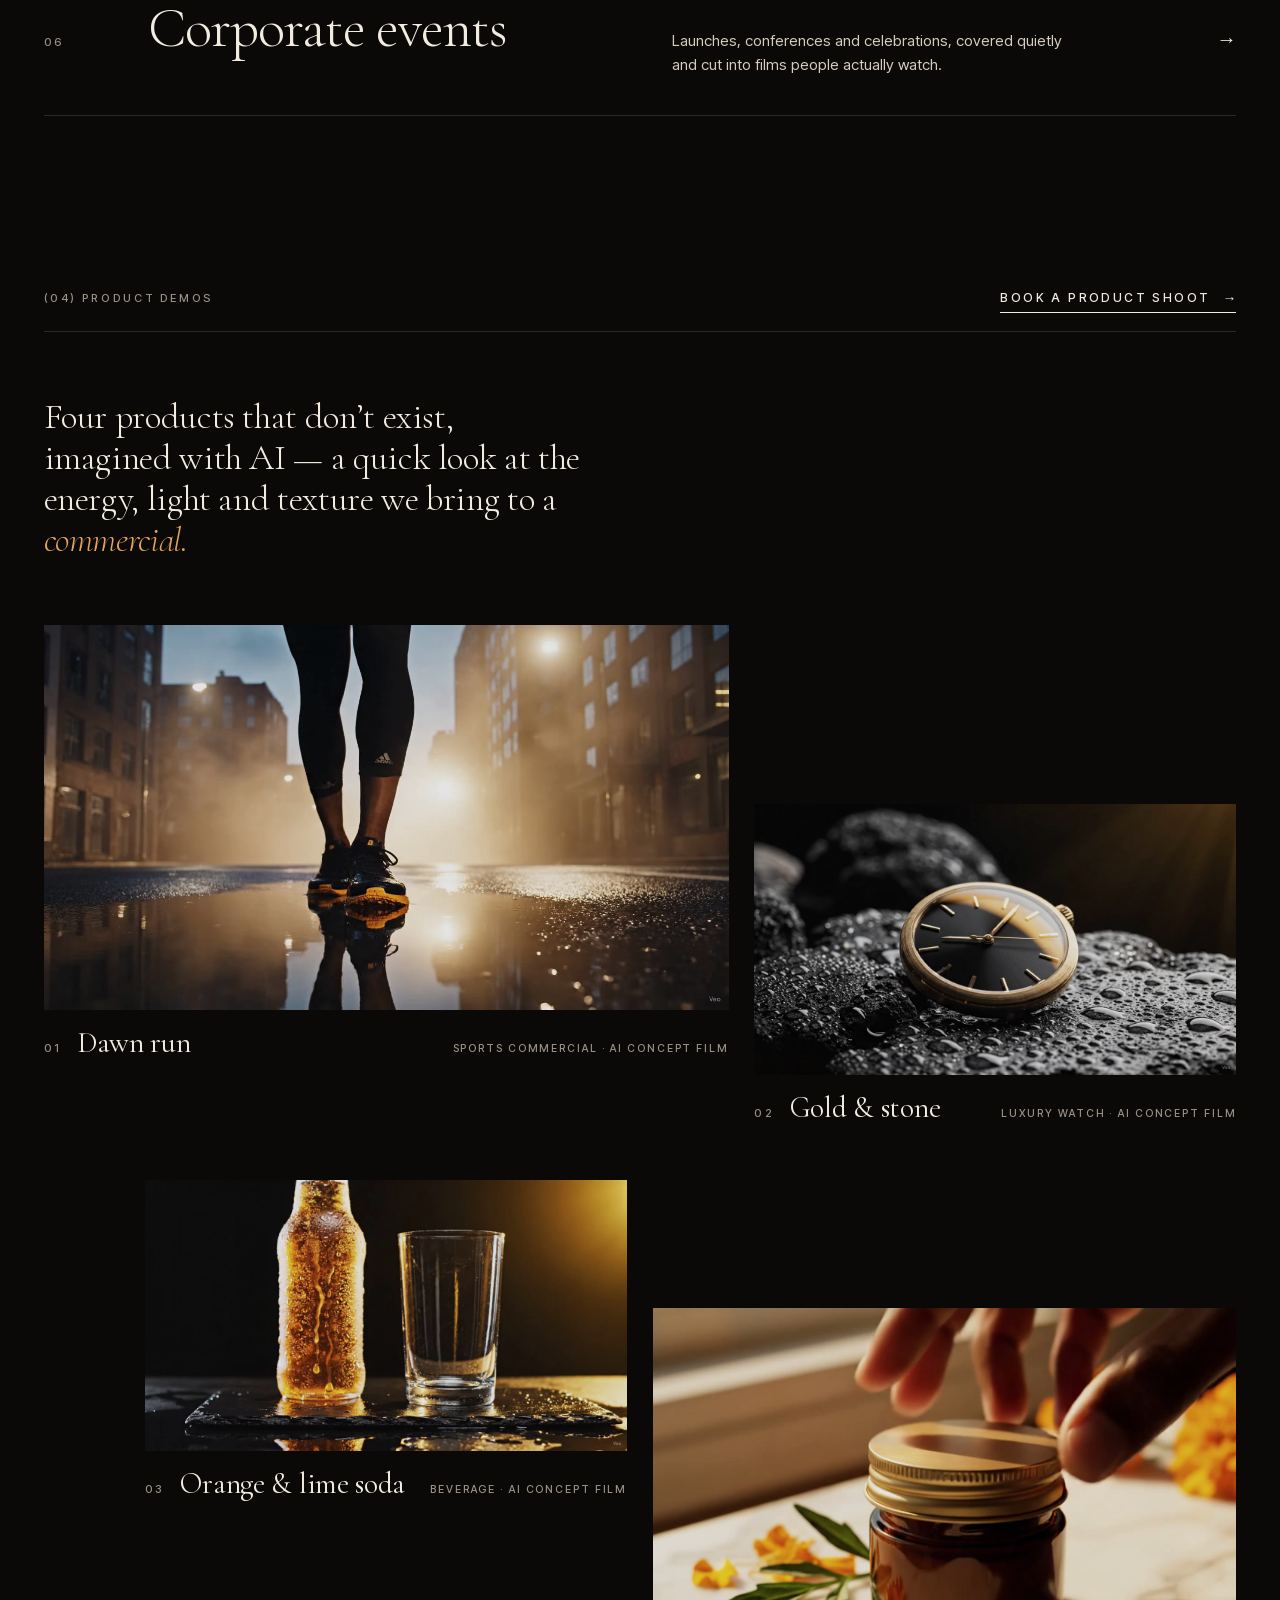
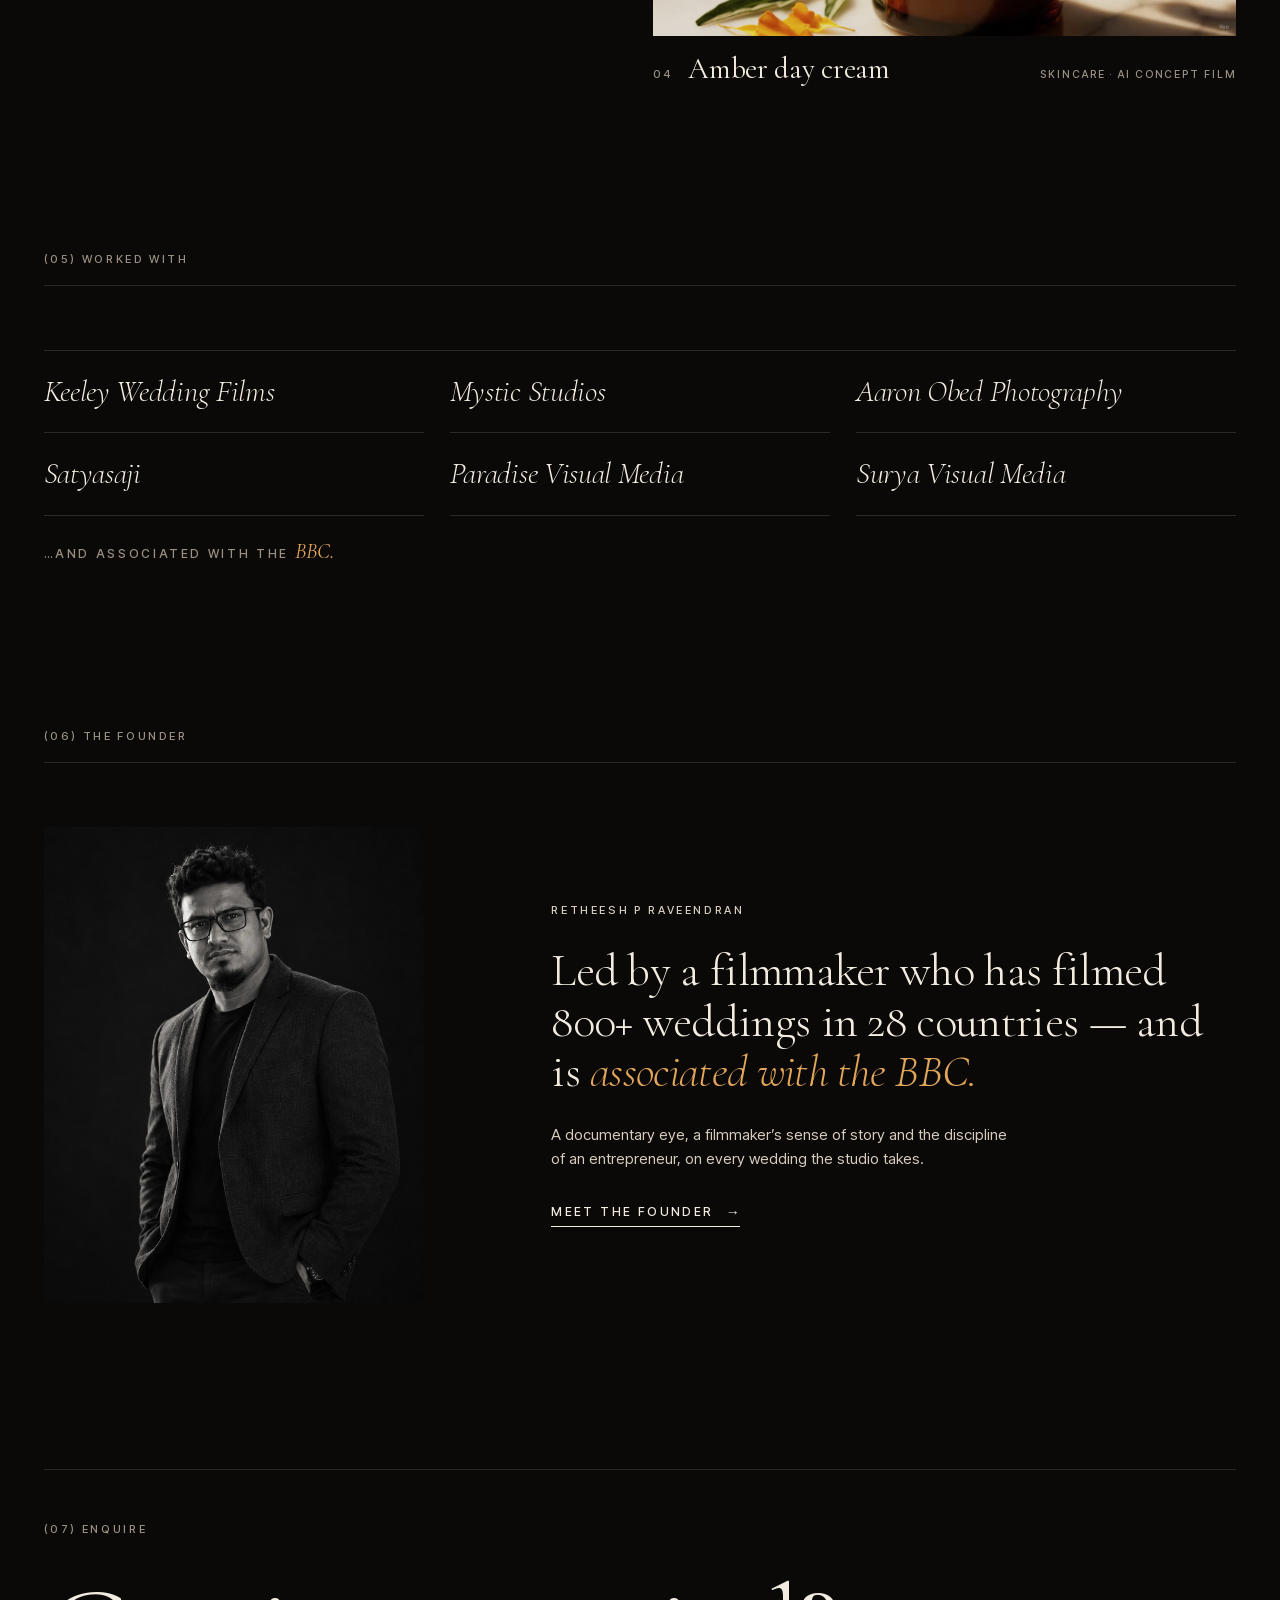
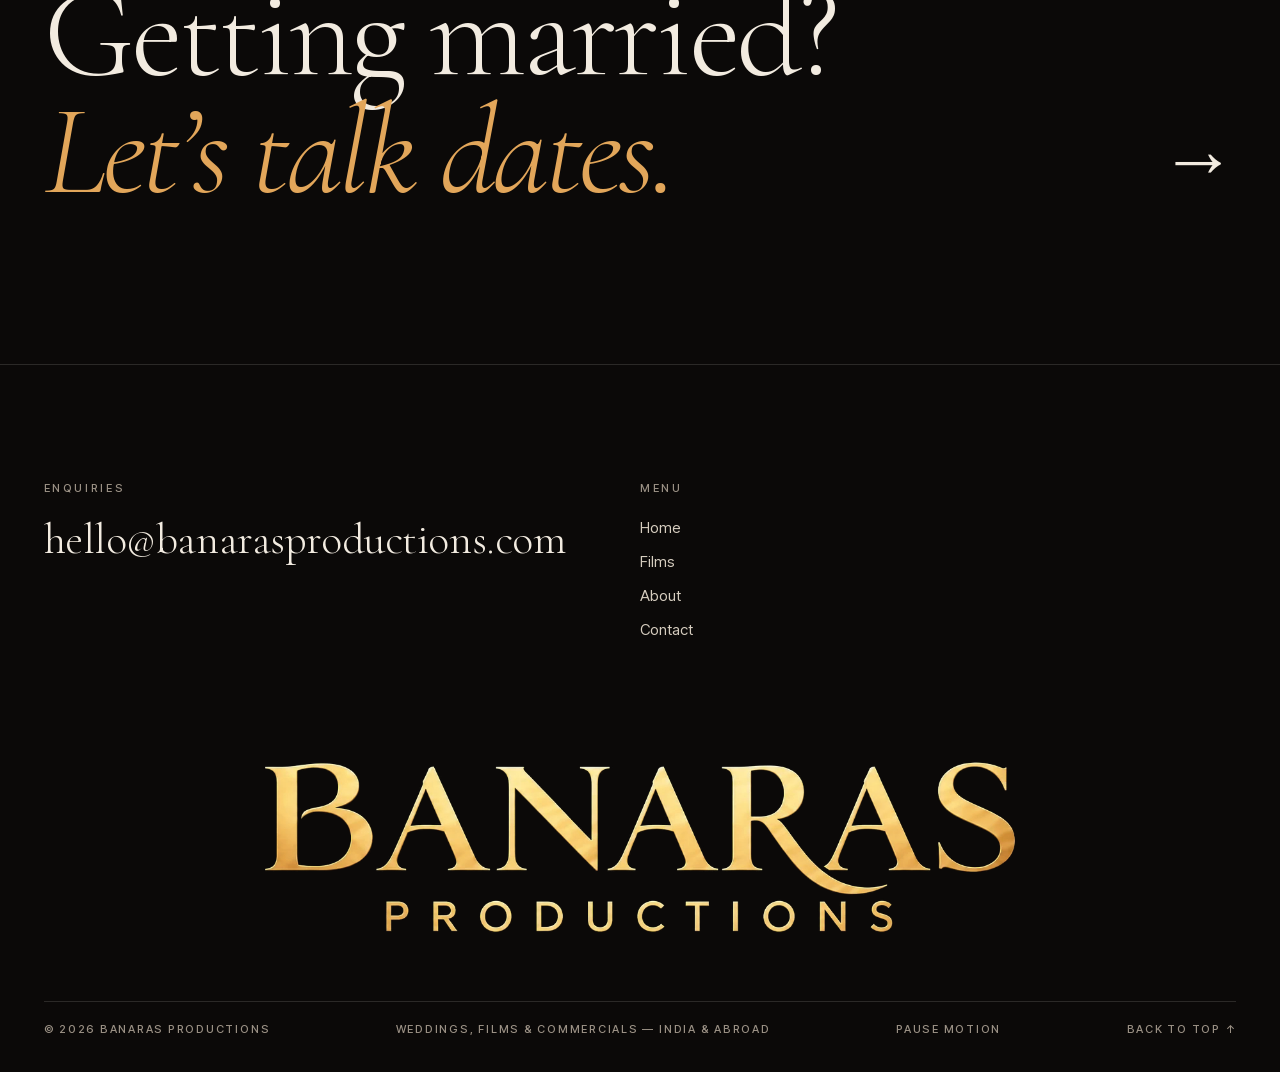
==== commit 5c74dc29: "Point share previews at banarasproductions.github.io" ====
--- a/index.html
+++ b/index.html
@@ -10,7 +10,7 @@
 <meta property="og:site_name" content="Banaras Productions">
 <meta property="og:title" content="Banaras Productions — Wedding Films, Commercials &amp; More">
 <meta property="og:description" content="Banaras Productions is a wedding film studio making cinematic wedding films, poetry films, commercial ads, product shoots and corporate events in India and abroad.">
-<meta property="og:image" content="https://banarasweddings.github.io/assets/og-image.jpg">
+<meta property="og:image" content="https://banarasproductions.github.io/assets/og-image.jpg">
 <meta property="og:image:width" content="1200">
 <meta property="og:image:height" content="630">
 <meta property="og:image:alt" content="Banaras Productions logo">
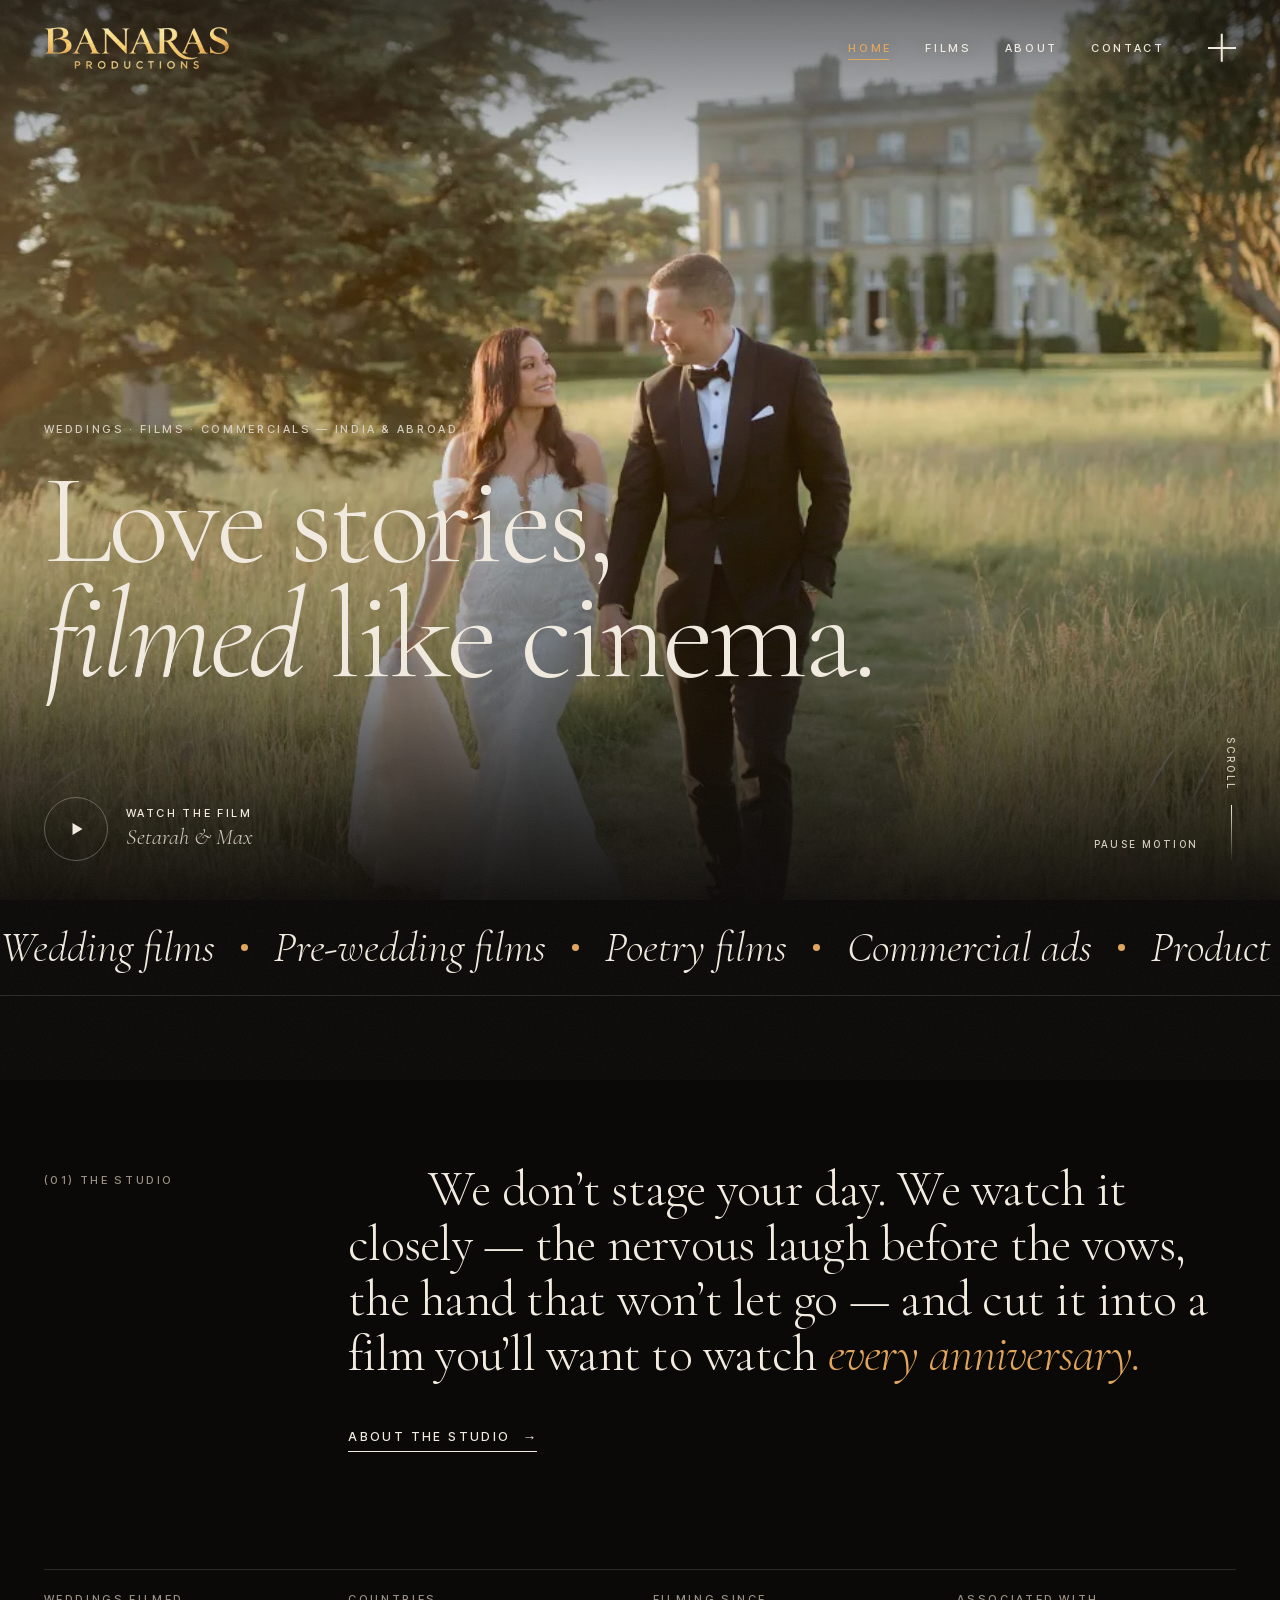
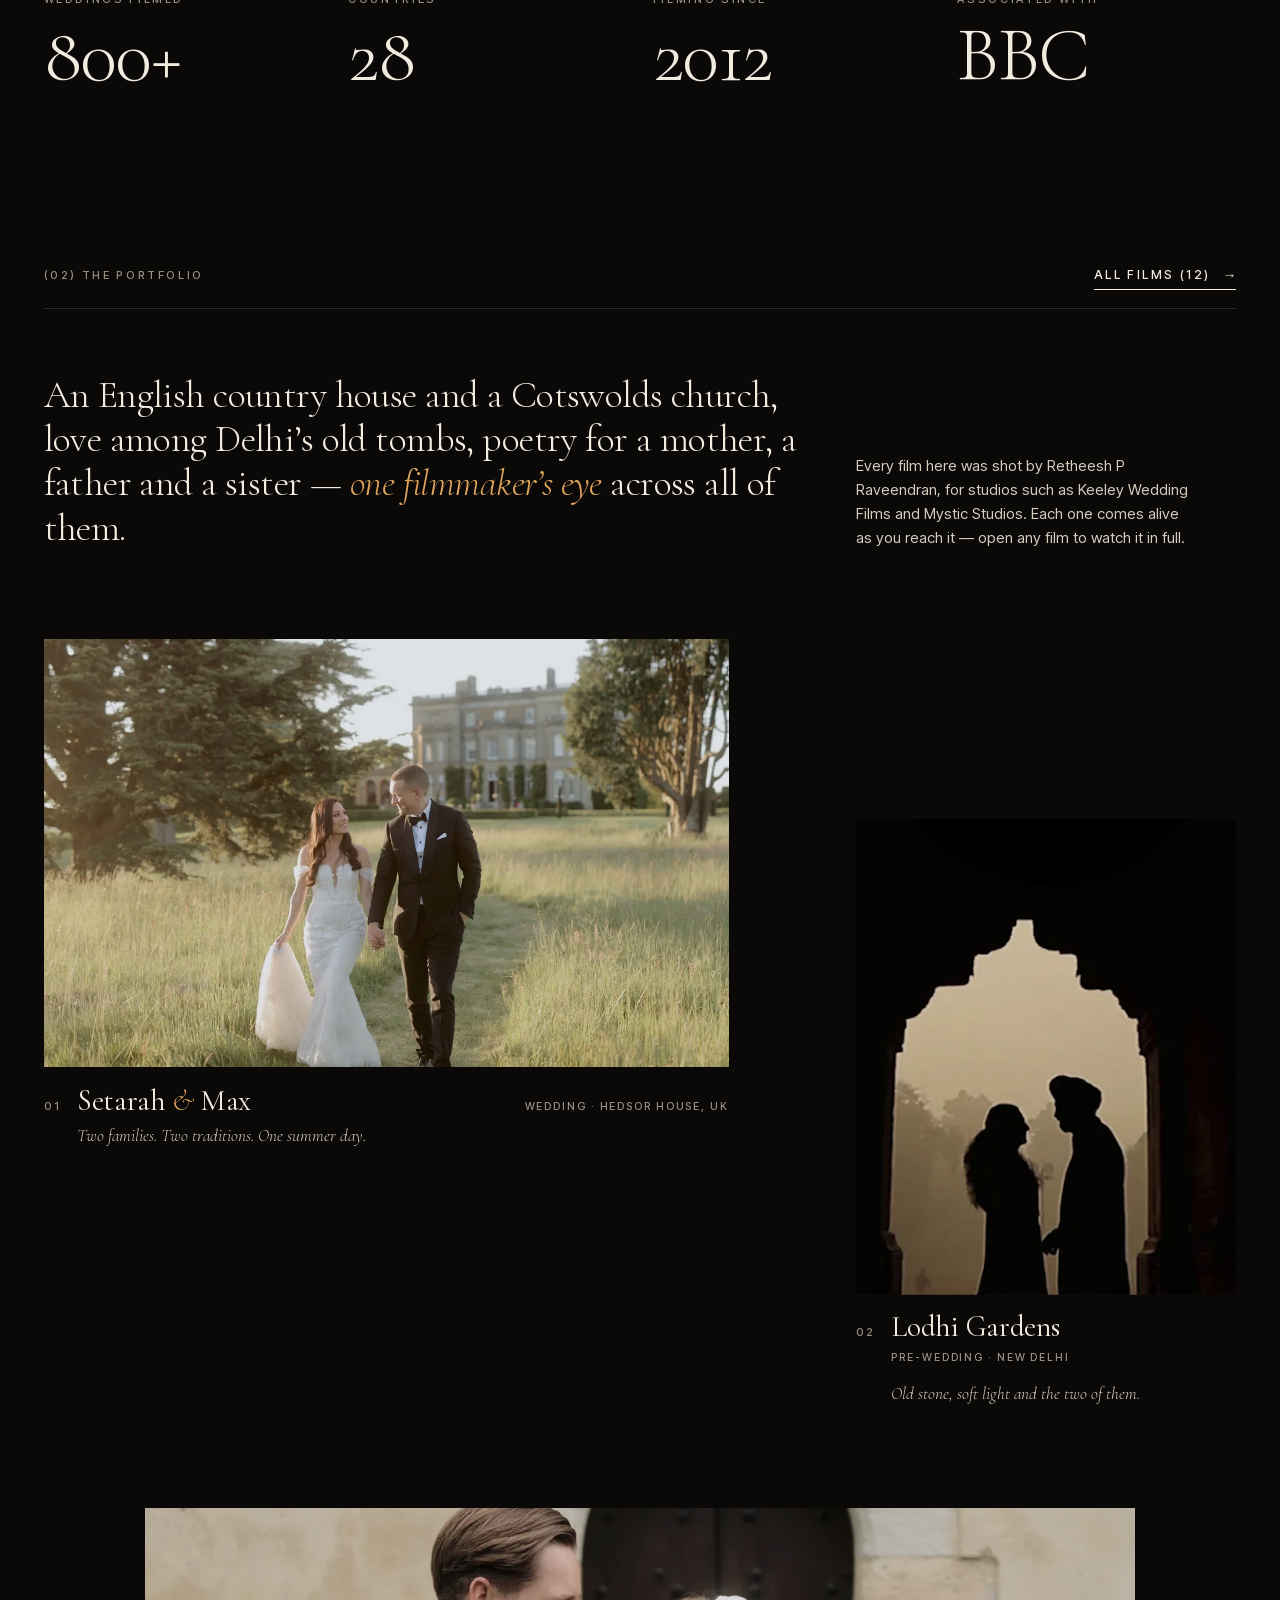
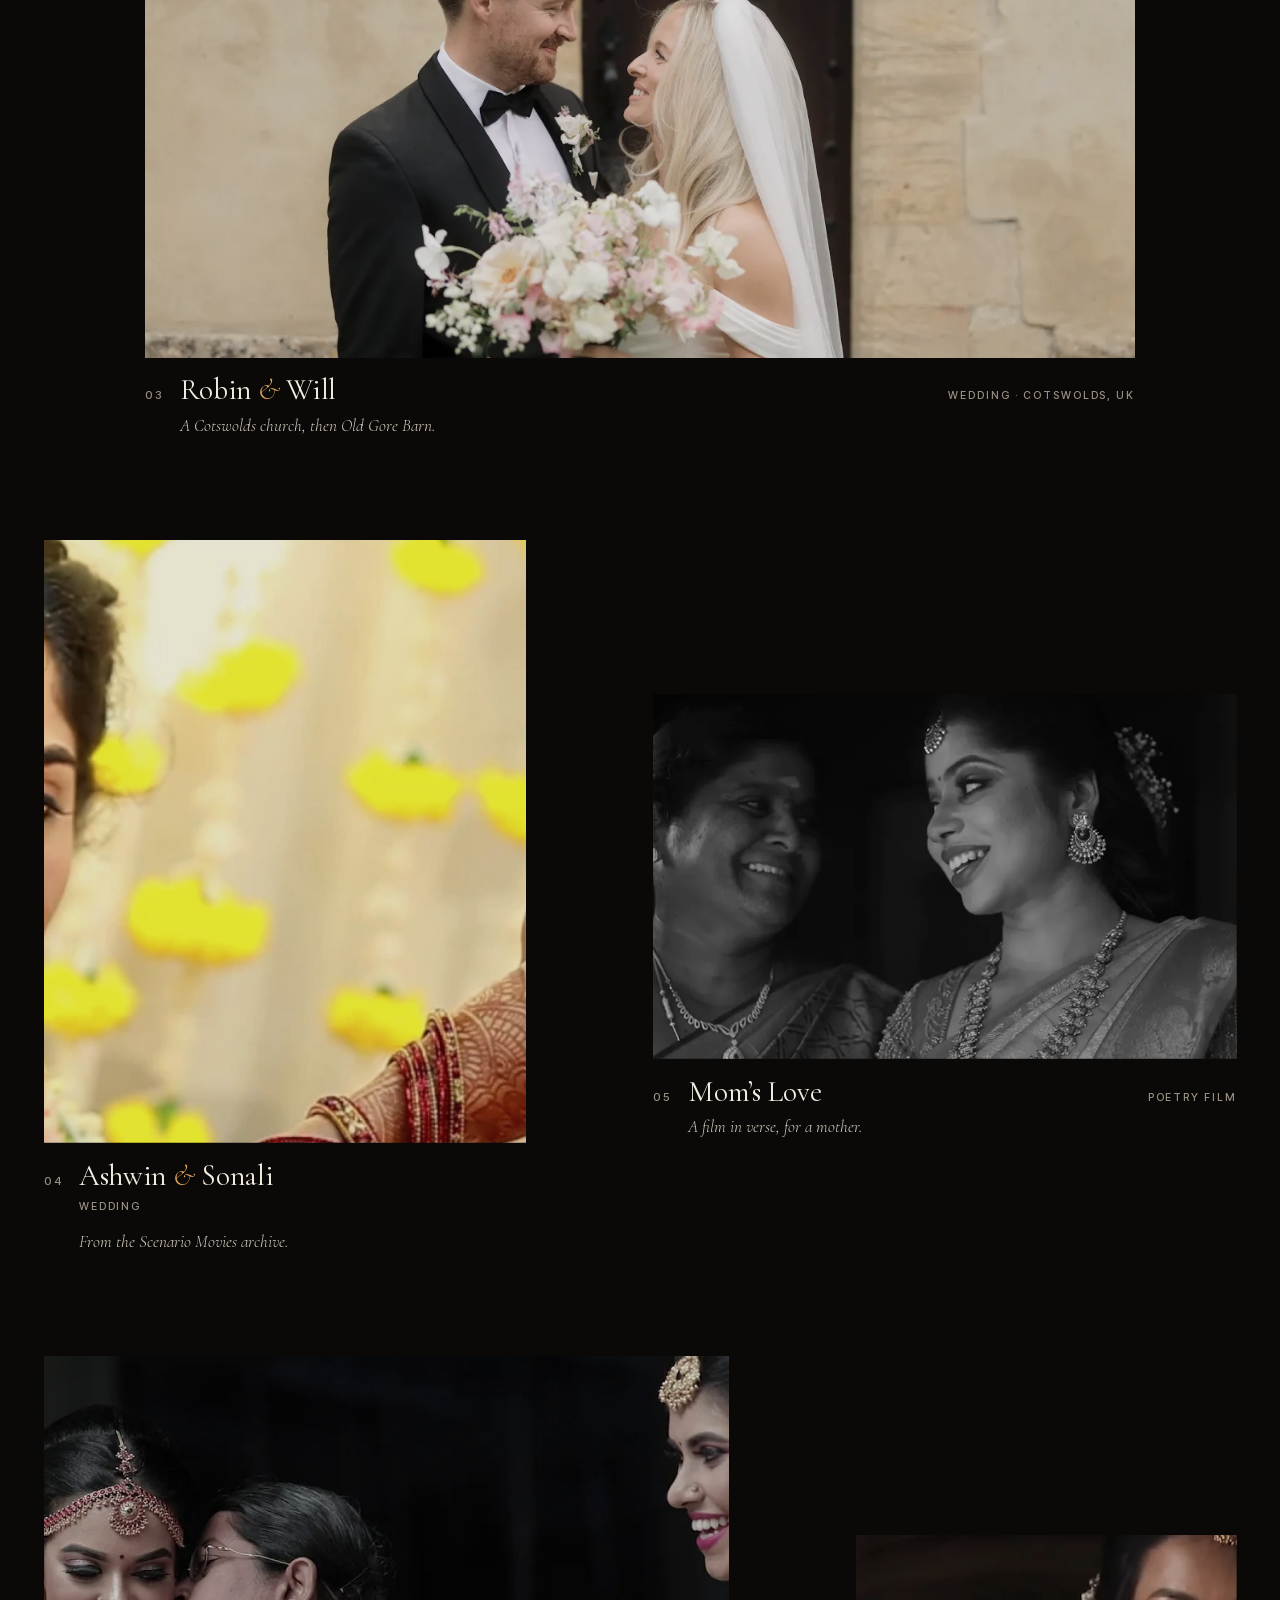
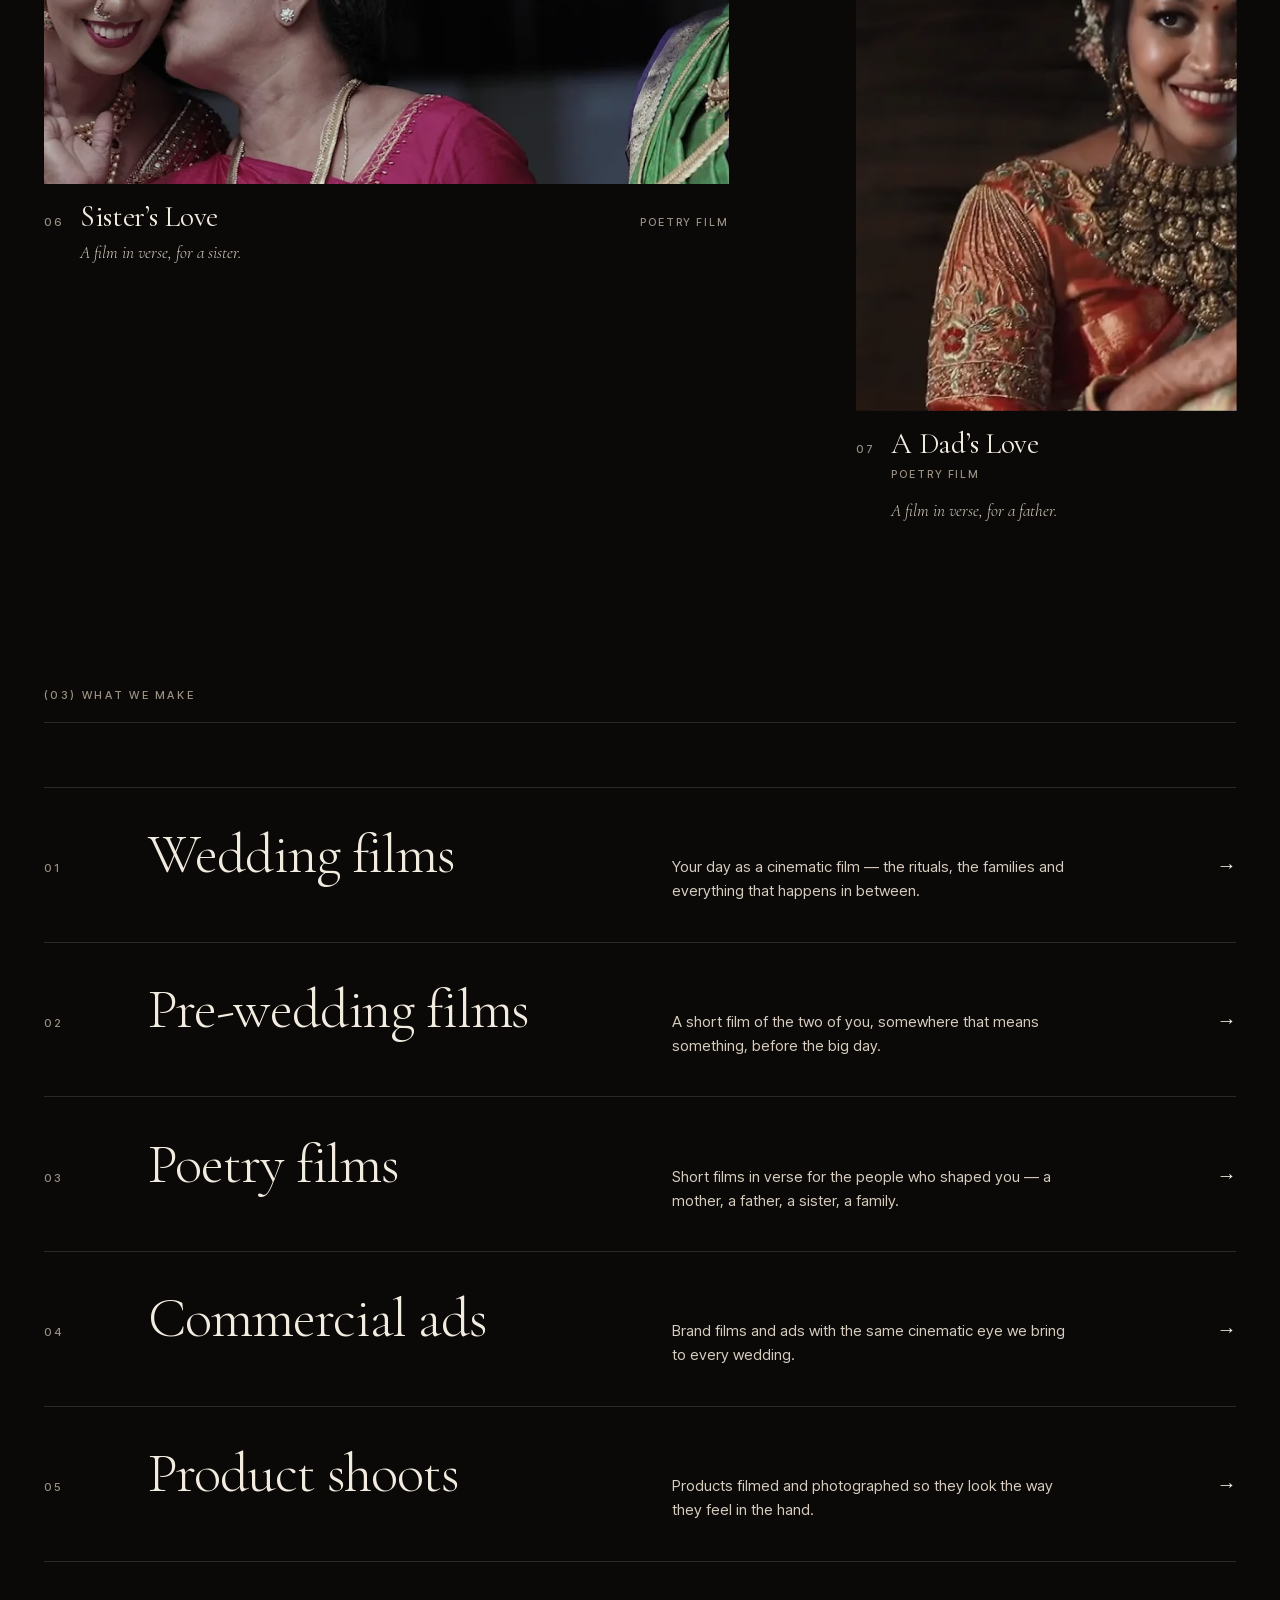
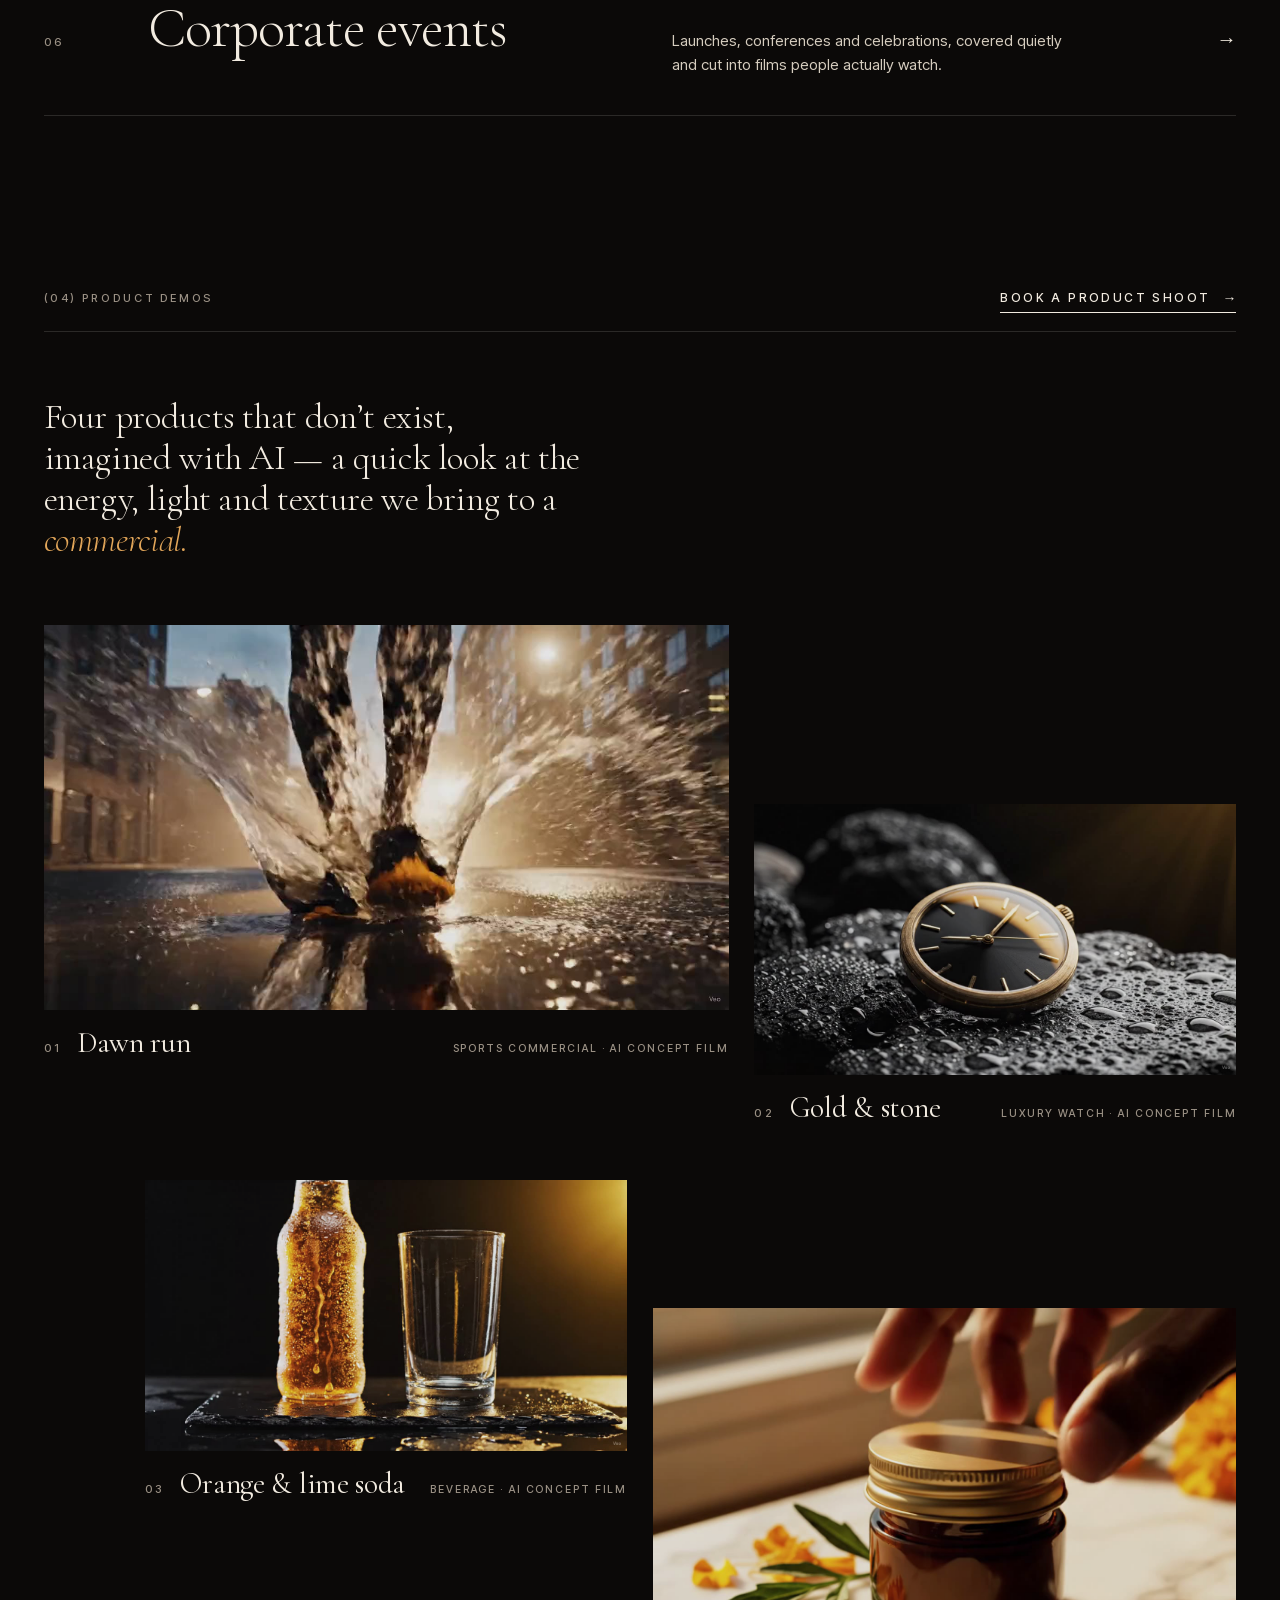
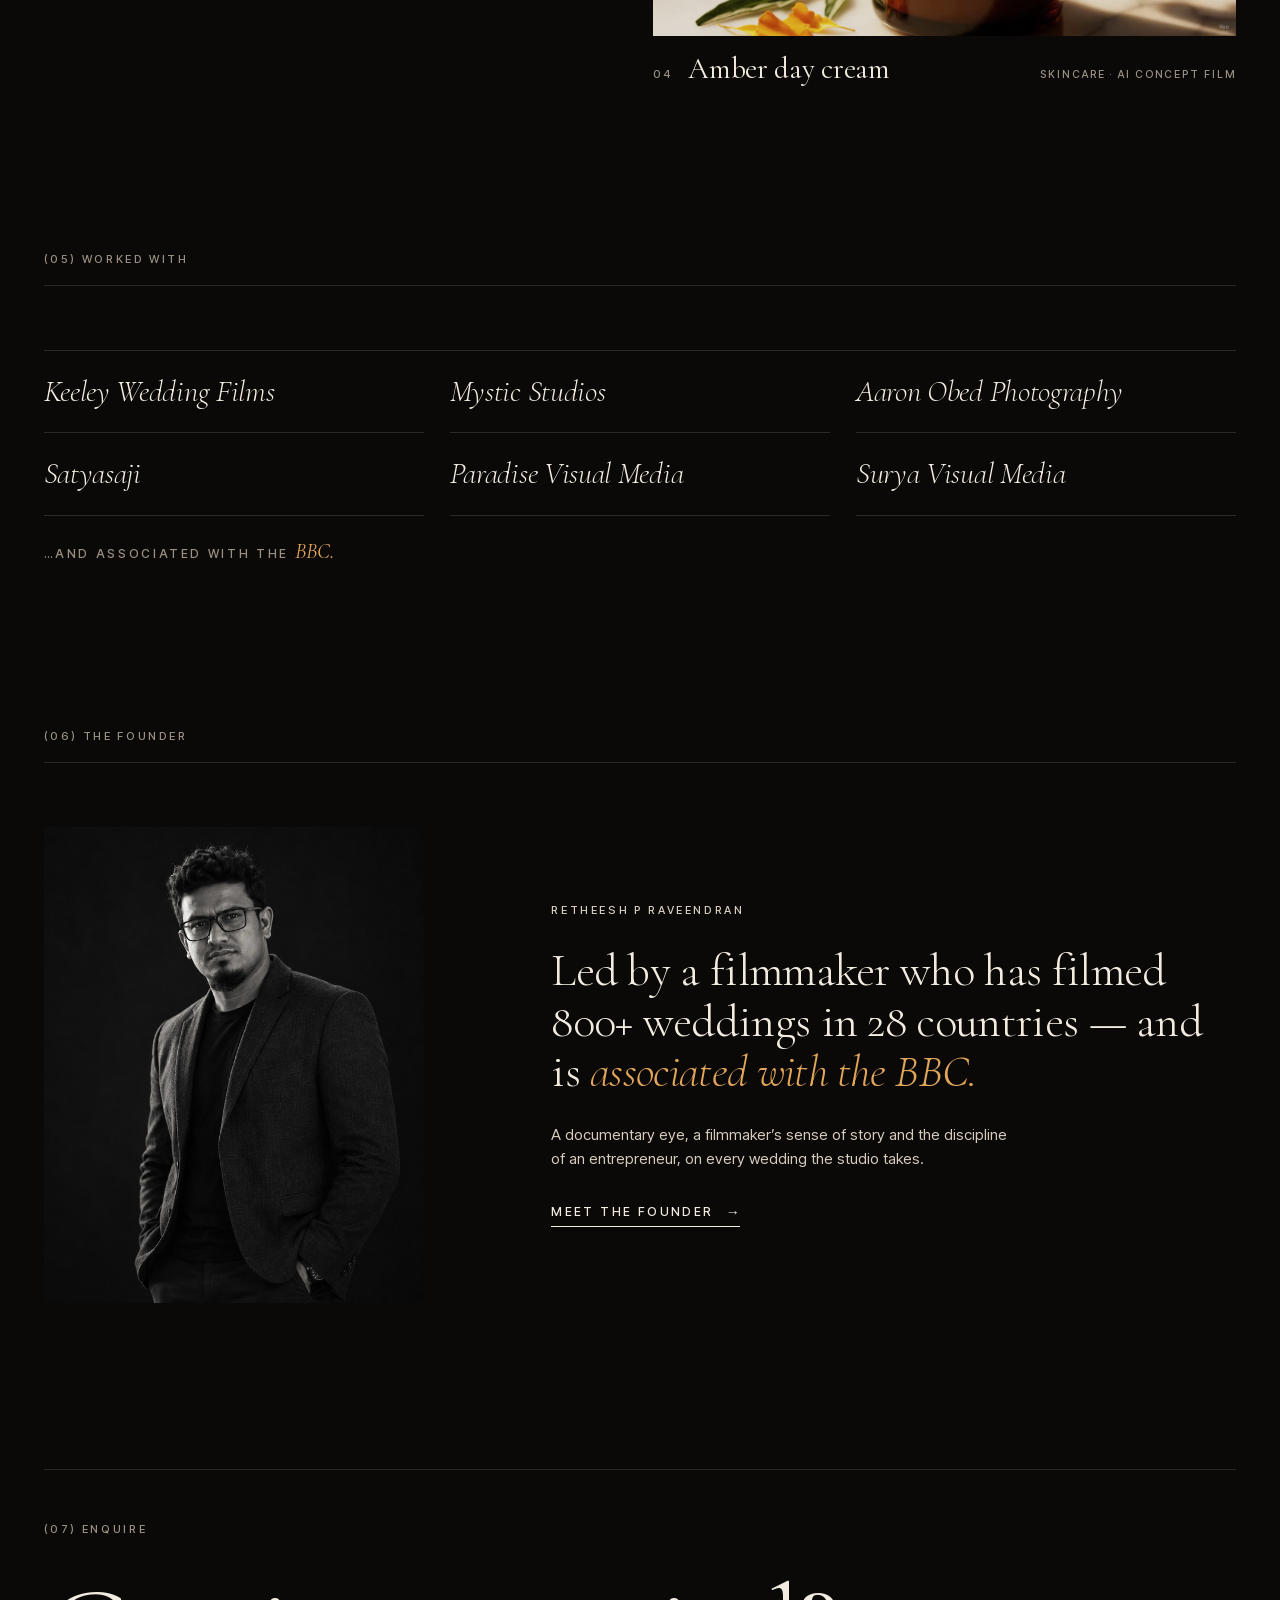
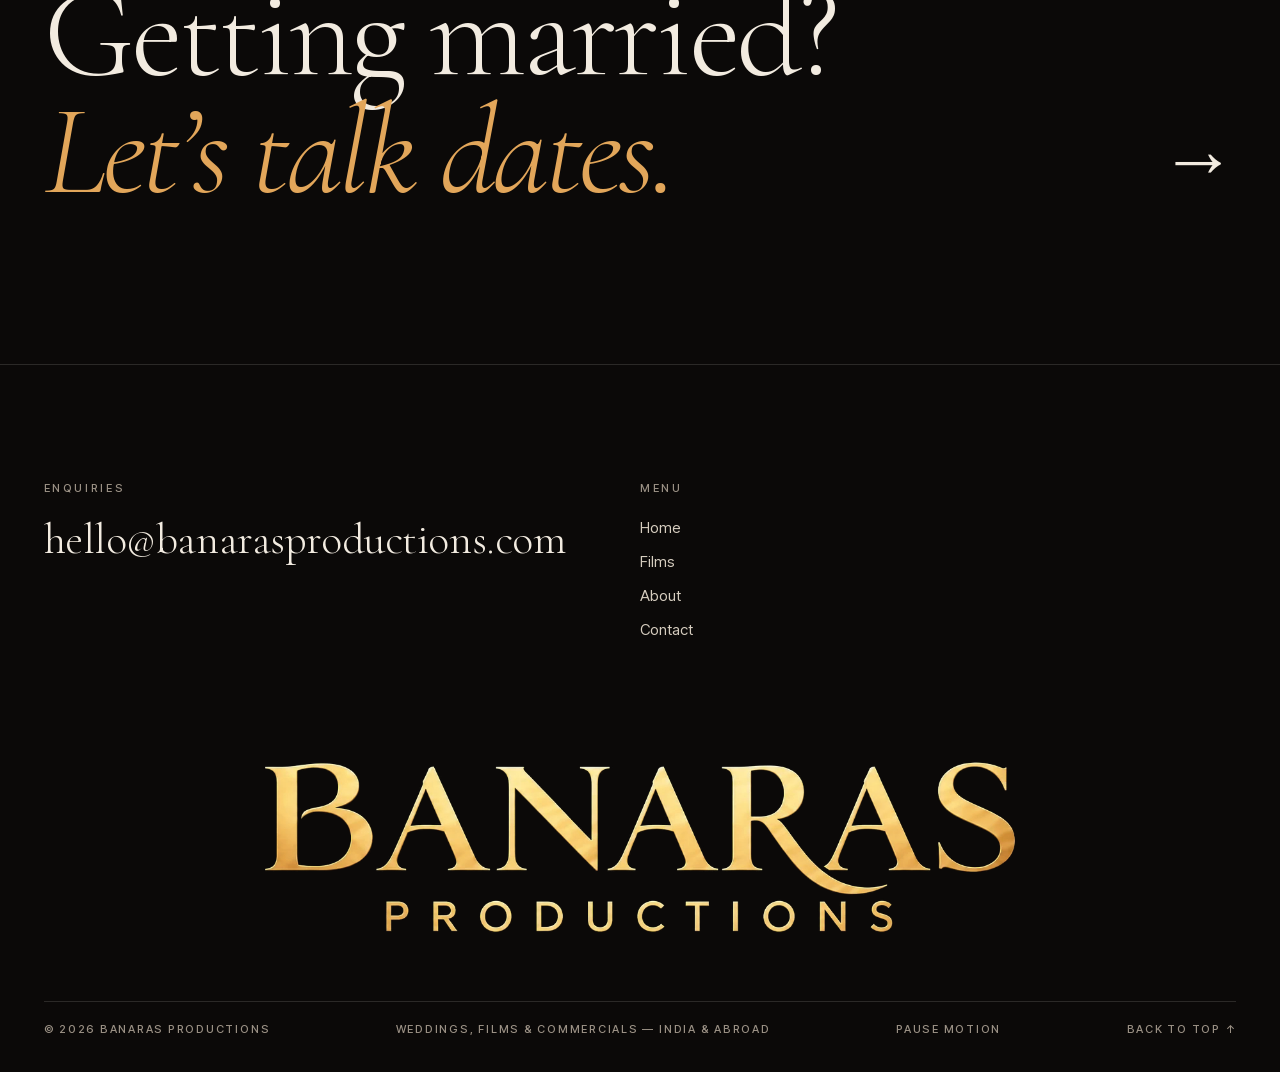
==== commit 8ebde895: "Play films on 3g-labelled connections; trim logo from shoe demo Chrome reports many high-latency Ind" ====
--- a/index.html
+++ b/index.html
@@ -40,7 +40,7 @@
           var bw = window.BW || {}, s = bw.studio || {}, films = bw.films || [], c = navigator.connection || {};
           var f = films.filter(function (x) { return x.slug === s.heroFilm; })[0] || films[0];
           var css = window.CSS && CSS.supports;
-          if (!f || f.clip || f.embed === false || c.saveData || /(^|-)2g$|^3g$/.test(c.effectiveType || '') ||
+          if (!f || f.clip || f.embed === false || c.saveData || /(^|-)2g$/.test(c.effectiveType || '') ||
               matchMedia('(prefers-reduced-motion: reduce)').matches || !css || !CSS.supports('width: 1cqw') || !CSS.supports('translate: 1px')) return;
           var start = Number(s.heroStart) || 0;
           var q = 'autoplay=1&mute=1&controls=0&playsinline=1&rel=0&modestbranding=1&disablekb=1&iv_load_policy=3&fs=0&cc_load_policy=0' +
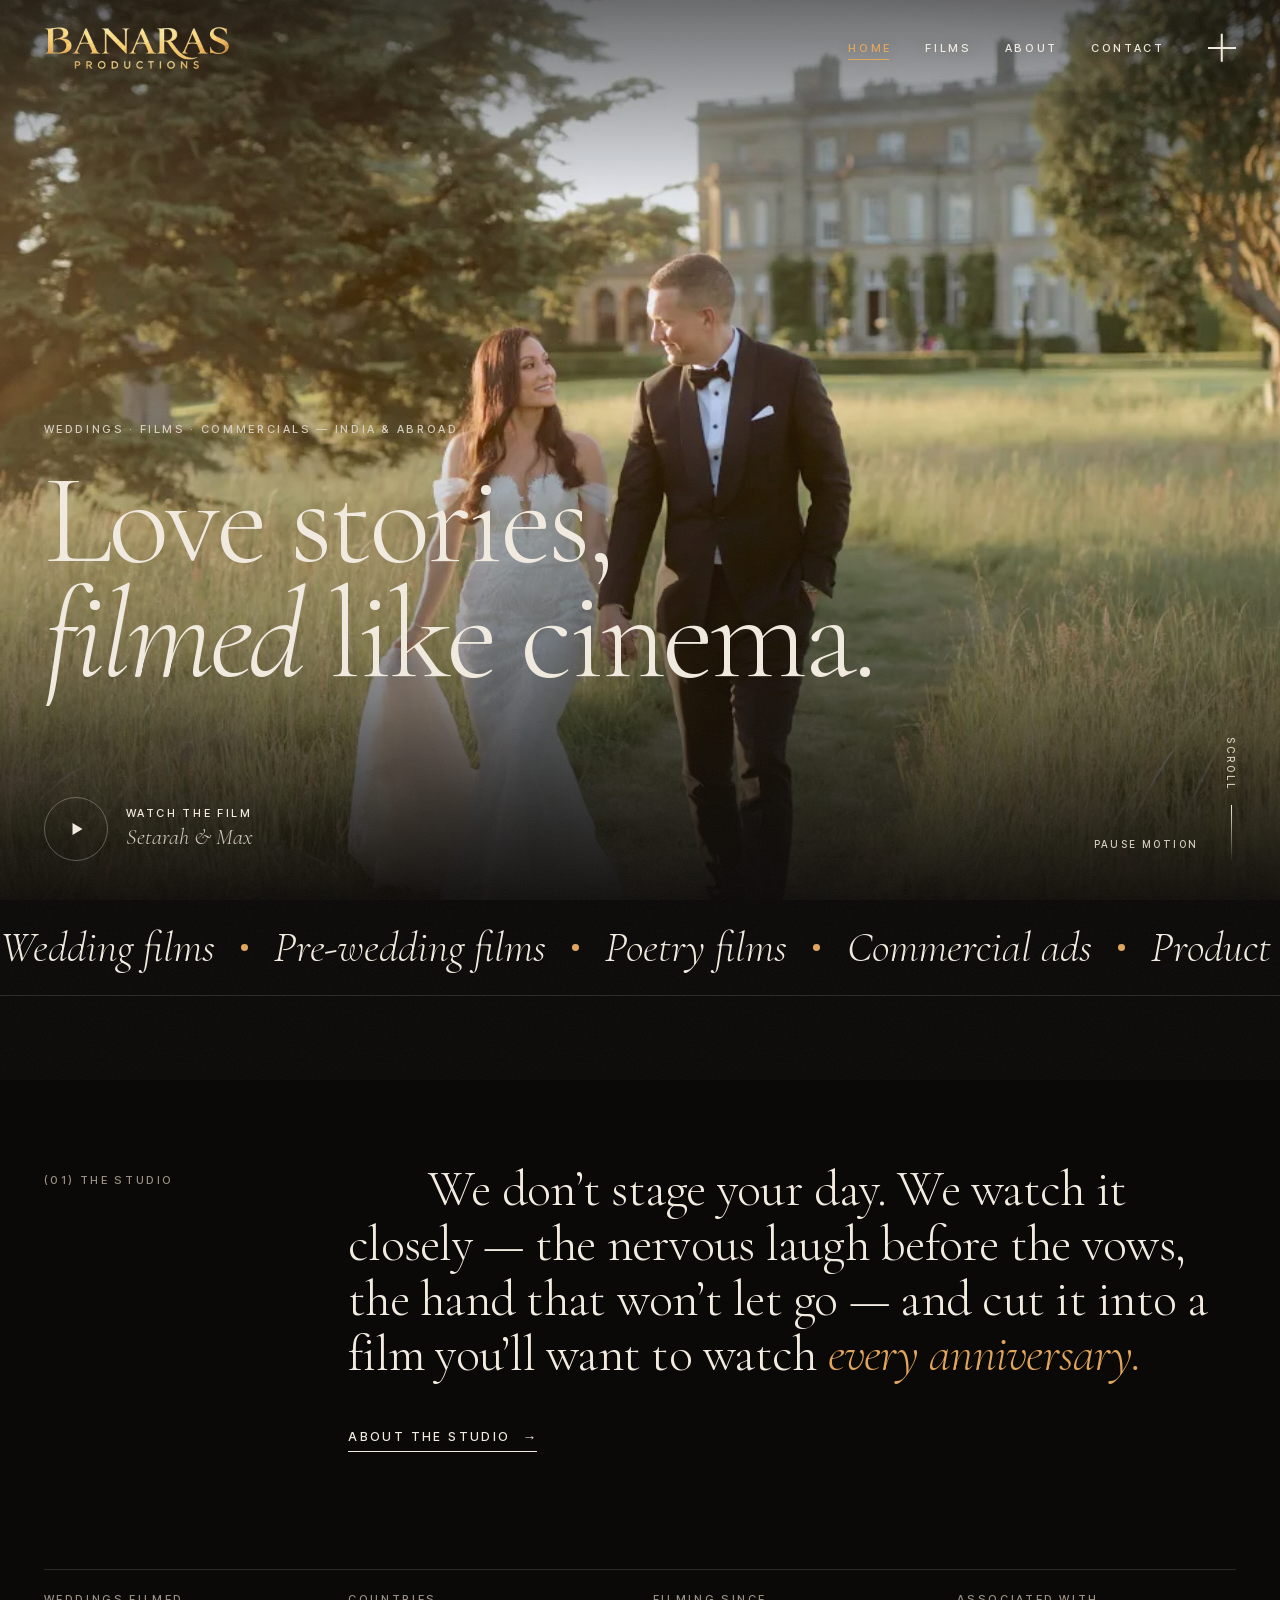
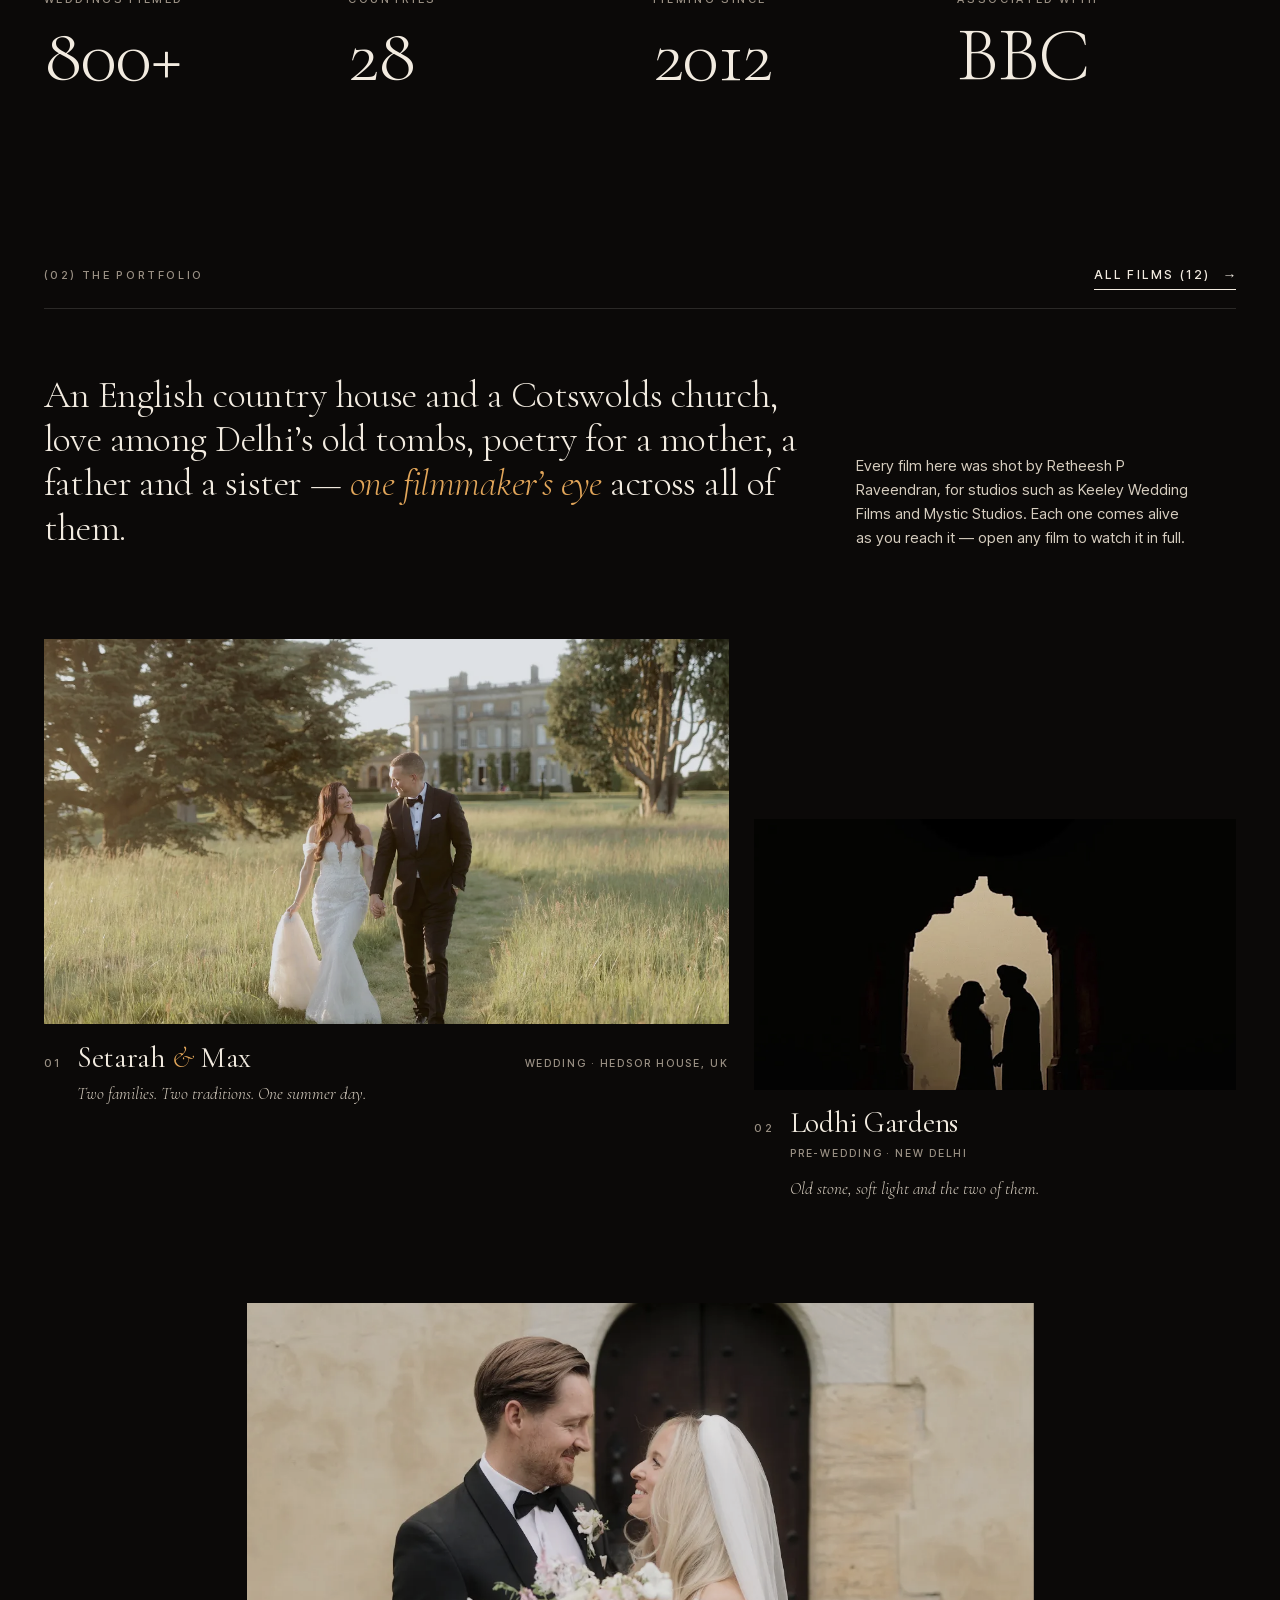
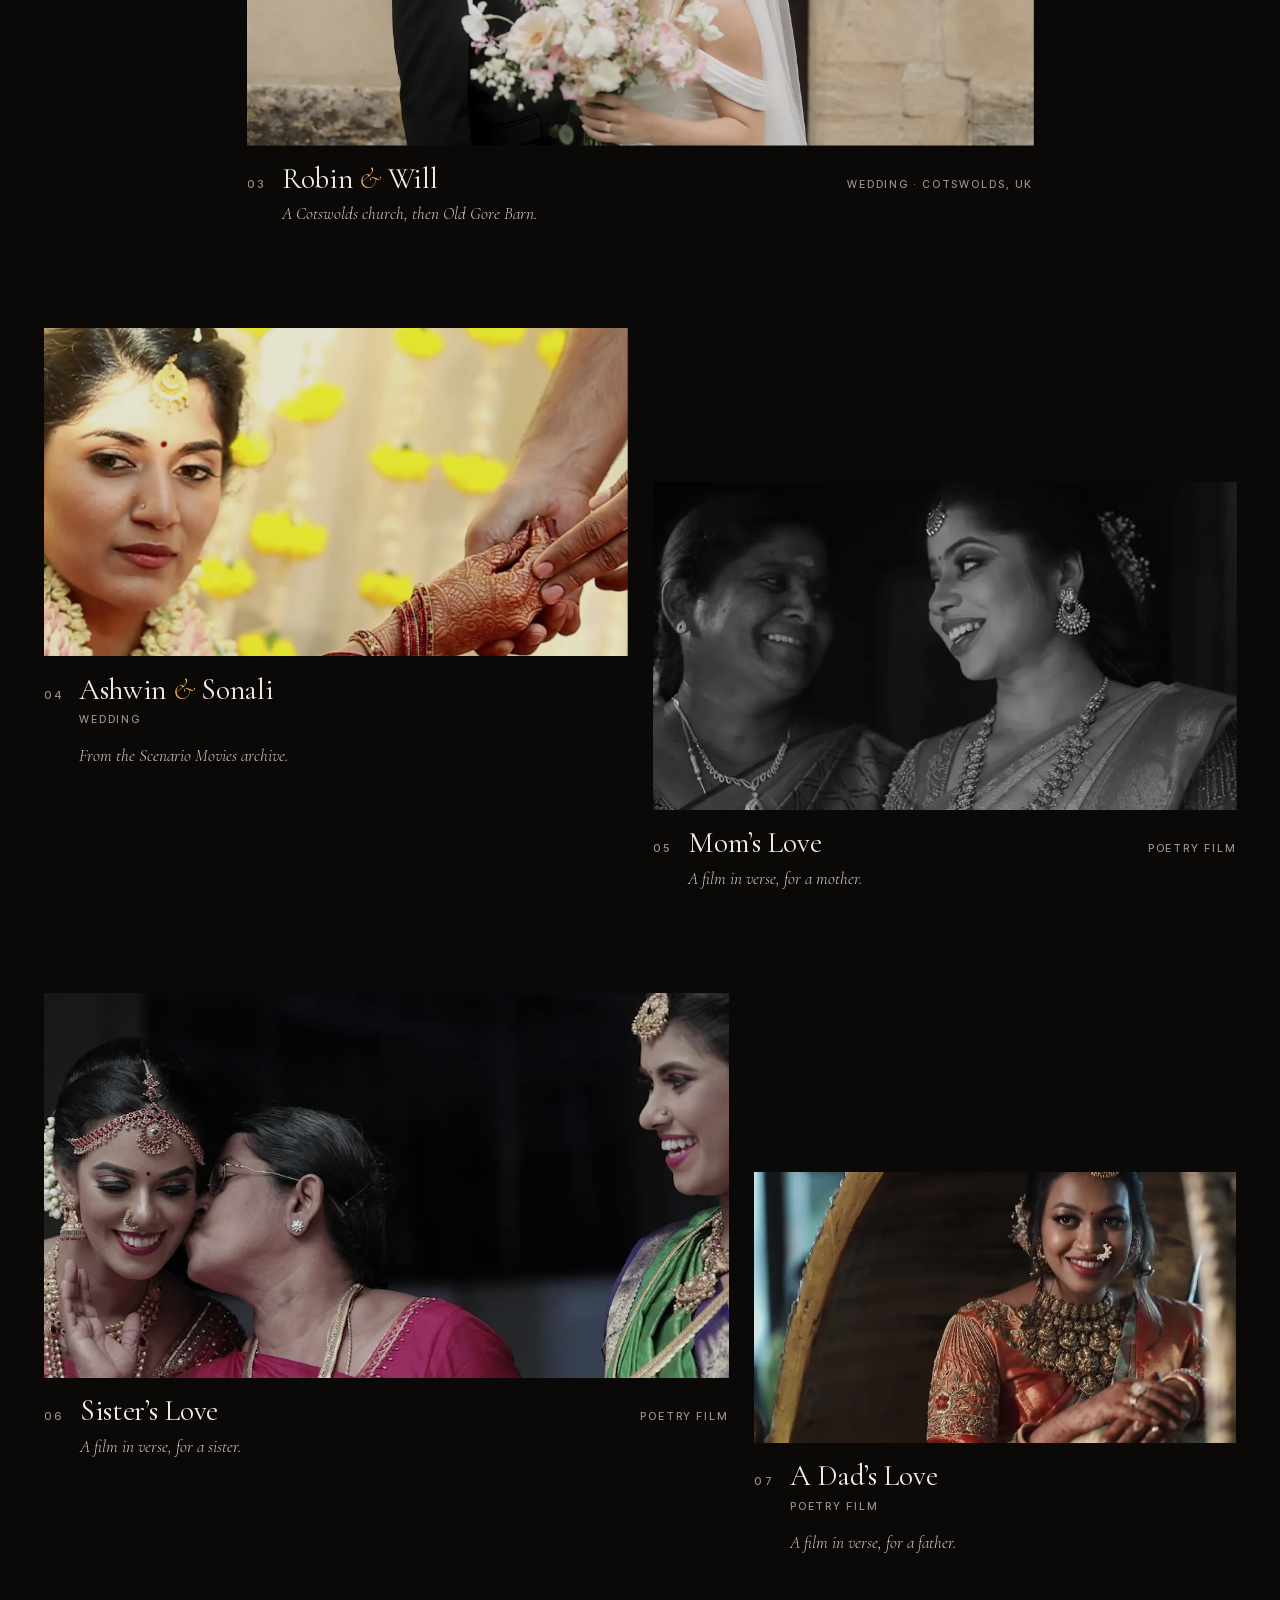
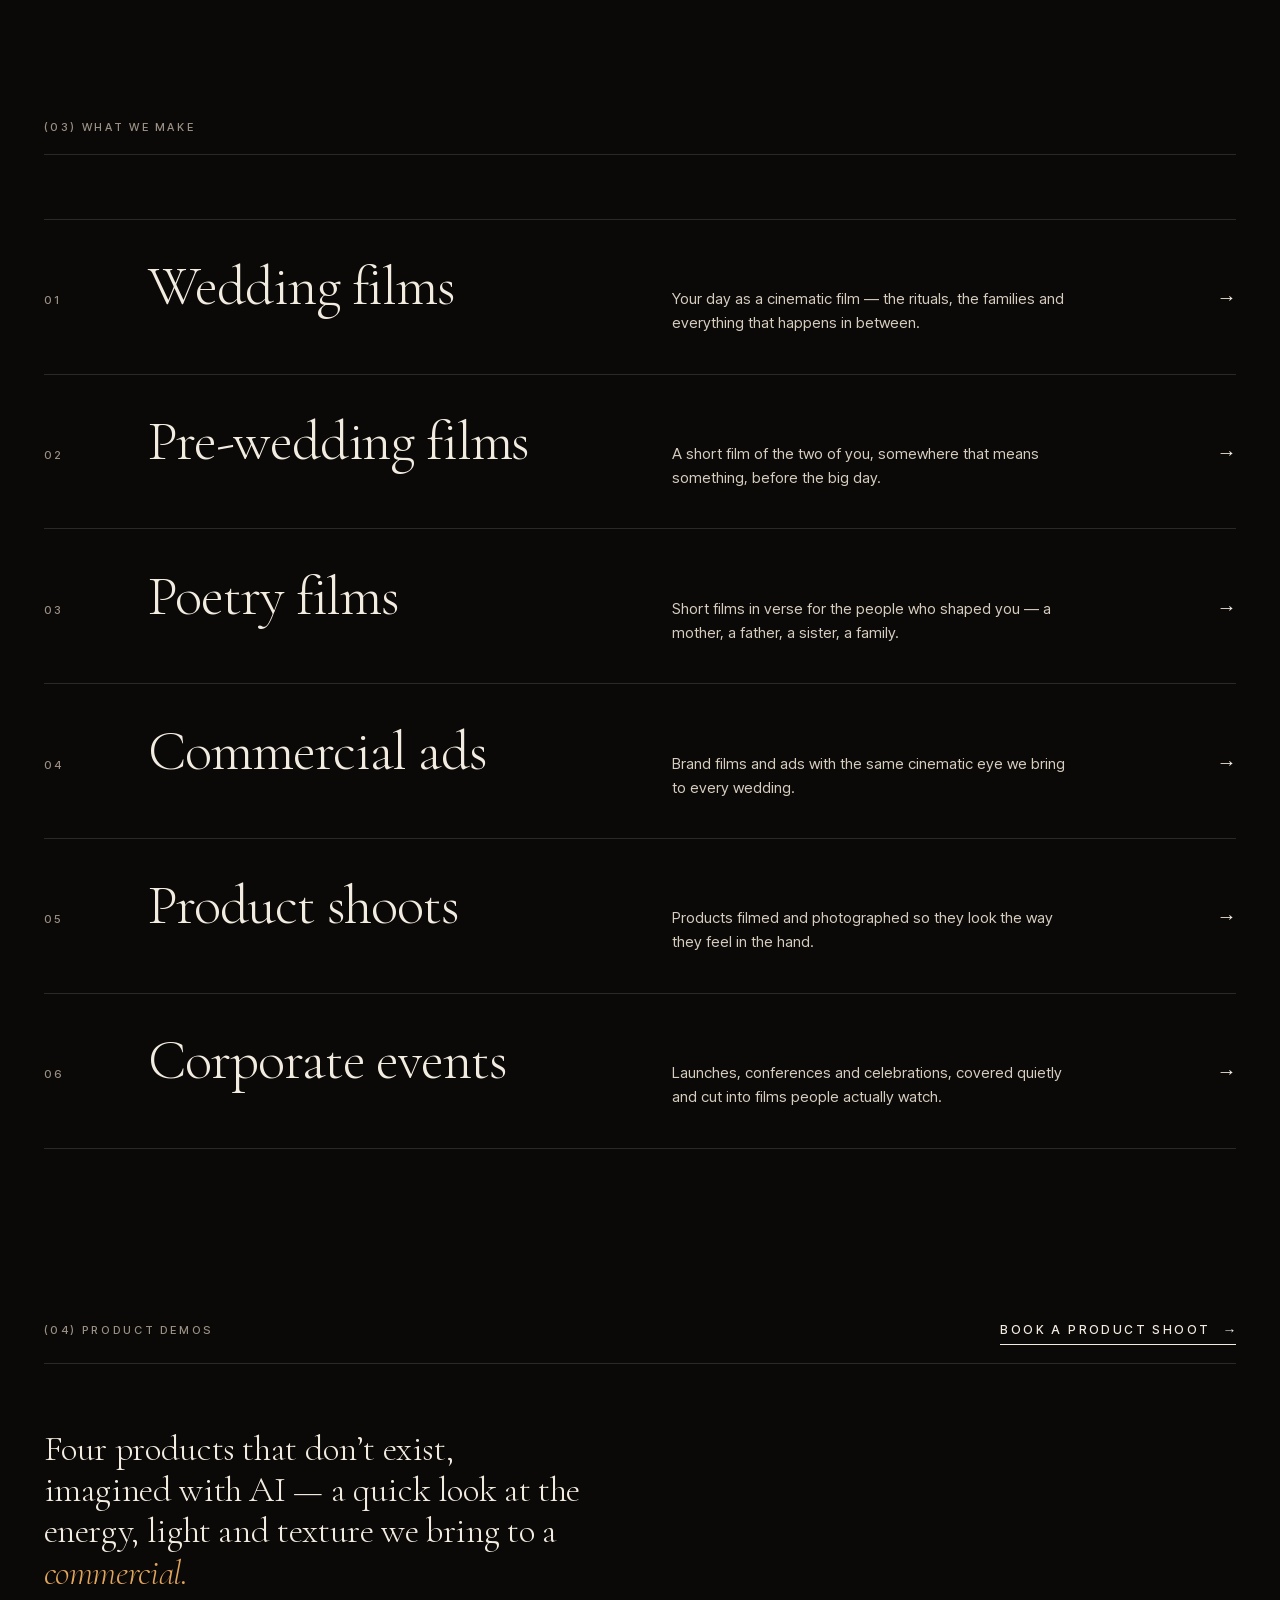
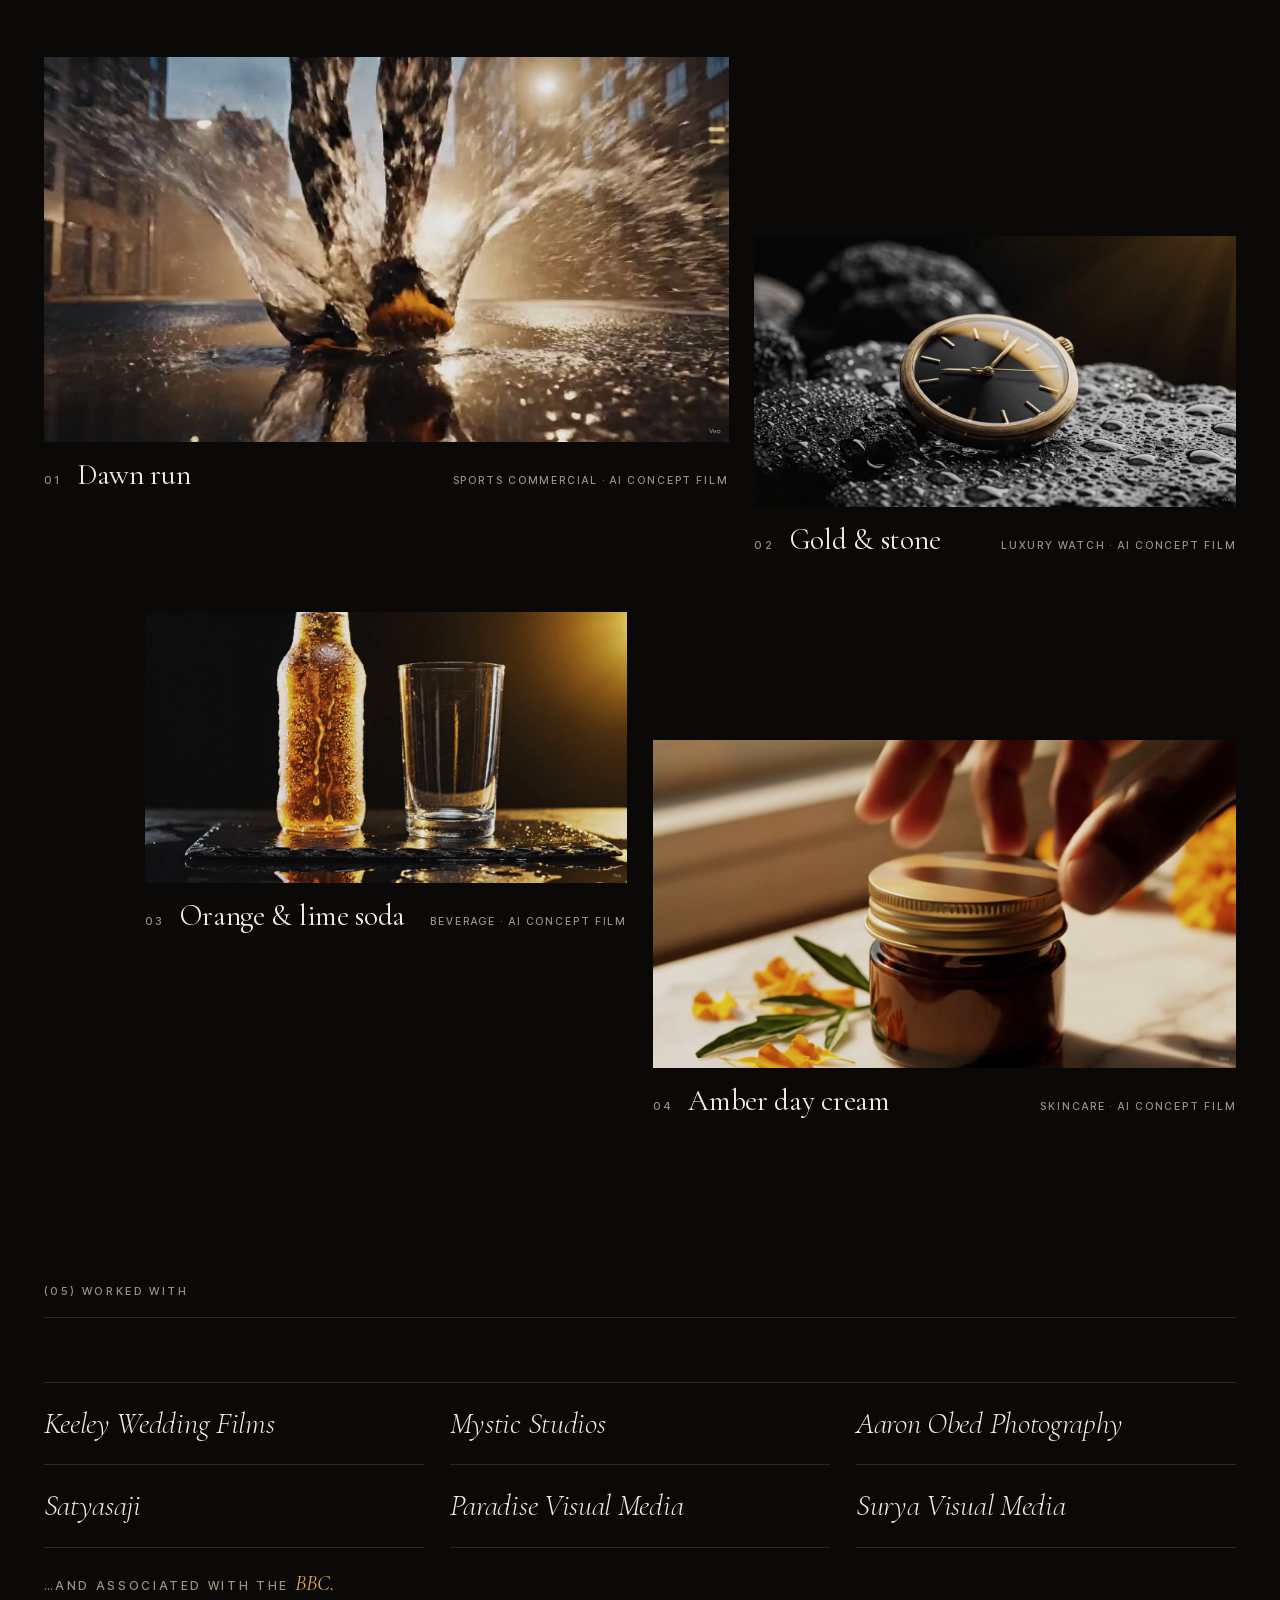
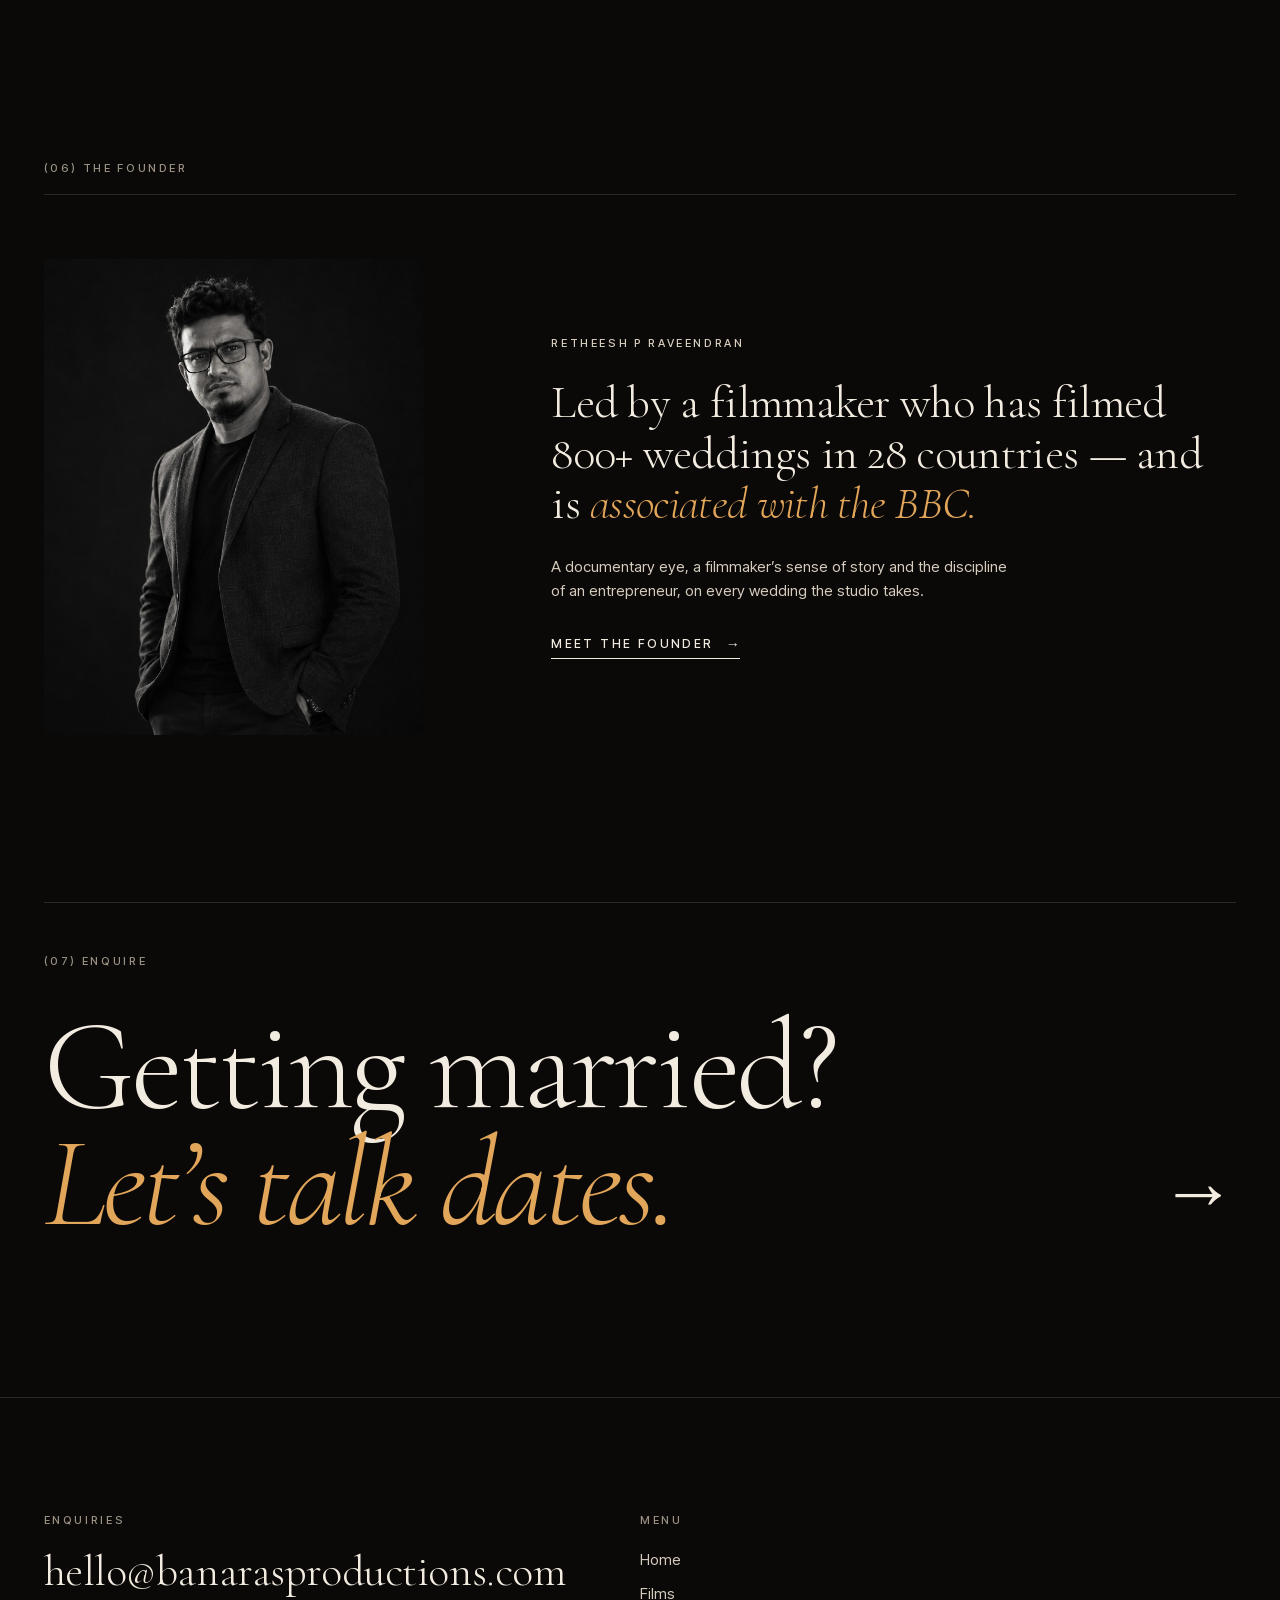
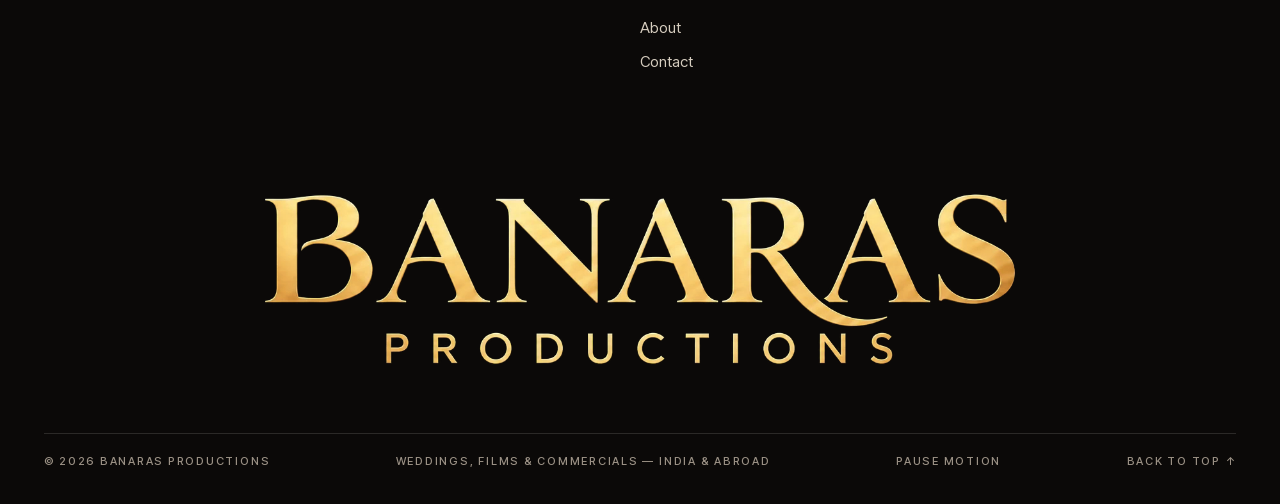
==== commit 302d95ca: "Widescreen home portfolio tiles; drift stills while films warm up Portrait crops of the 16:9 films c" ====
--- a/index.html
+++ b/index.html
@@ -105,7 +105,7 @@
       <p class="portfolio-lead__text reveal">An English country house and a Cotswolds church, love among Delhi’s old tombs, poetry for a mother, a father and a sister — <em>one filmmaker’s eye</em> across all of them.</p>
       <p class="portfolio-lead__note reveal">Every film here was shot by Retheesh P Raveendran, for studios such as Keeley Wedding Films and Mystic Studios. Each one comes alive as you reach it — open any film to watch it in full.</p>
     </div>
-    <div class="film-grid--editorial" data-films="home"></div>
+    <div class="film-grid--editorial film-grid--landscape" data-films="home"></div>
   </section>
 
   <section class="section" style="padding-top:0">
--- a/assets/css/style.css
+++ b/assets/css/style.css
@@ -244,6 +244,9 @@
 /* Films that can't play inline drift slowly so every frame on the page feels alive. */
 @keyframes drift { from { transform: scale(calc(var(--z, 1) * 1.04)); } to { transform: scale(calc(var(--z, 1) * 1.16)); } }
 .is-drifting > img { animation: drift 16s ease-in-out infinite alternate; }
+/* A film still waiting for its preview drifts gently from the moment it arrives, then dissolves into the film. */
+@keyframes warm-drift { from { transform: scale(calc(var(--z, 1) * 1.04)); } to { transform: scale(calc(var(--z, 1) * 1.1)); } }
+.tile__media.is-warming:not(.is-previewing) > img { animation: warm-drift 9s ease-in-out infinite alternate; }
 
 .tile__cap { display: grid; grid-template-columns: auto minmax(0, 1fr) auto; align-items: baseline; column-gap: 16px; padding-top: 18px; }
 .tile__num { font: 500 11px/1 var(--sans); letter-spacing: .2em; color: var(--muted); }
@@ -270,6 +273,11 @@
 .film-grid--editorial .tile:nth-child(5n+4) .tile__cap { grid-template-columns: auto minmax(0, 1fr); row-gap: 8px; }
 .film-grid--editorial .tile:nth-child(5n+2) .tile__meta,
 .film-grid--editorial .tile:nth-child(5n+4) .tile__meta { grid-column: 2; text-align: left; }
+/* Home portfolio: every tile keeps the films' own widescreen frame, so faces and hands are never cropped away. */
+.film-grid--landscape .tile:nth-child(n) .tile__media { aspect-ratio: 16 / 9; }
+.film-grid--landscape .tile:nth-child(5n+2) { grid-column: 8 / 13; }
+.film-grid--landscape .tile:nth-child(5n+3) { grid-column: 3 / 11; }
+.film-grid--landscape .tile:nth-child(5n+4) { grid-column: 1 / 7; }
 
 .film-grid--uniform { display: grid; grid-template-columns: repeat(2, minmax(0, 1fr)); column-gap: clamp(16px, 2.4vw, 40px); row-gap: clamp(56px, 6vw, 96px); align-items: start; padding: 0 var(--pad) calc(clamp(96px, 12vw, 180px) + clamp(0px, 8vw, 140px)); }
 .film-grid--uniform .tile:nth-child(even) { translate: 0 clamp(0px, 8vw, 140px); }
@@ -553,6 +561,7 @@
   .scroll-cue { display: none; }
   .film-grid--editorial .tile { grid-column: 1 / -1 !important; margin-top: 0 !important; }
   .film-grid--editorial .tile .tile__media { aspect-ratio: 4 / 3 !important; }
+  .film-grid--landscape .tile .tile__media { aspect-ratio: 16 / 9 !important; }
   .film-grid--uniform { grid-template-columns: 1fr; padding-bottom: clamp(96px, 12vw, 180px); }
   .film-grid--uniform .tile:nth-child(even) { translate: none; }
   .tile__cap { grid-template-columns: auto minmax(0, 1fr); row-gap: 8px; }
@@ -586,7 +595,7 @@
 
 .footer__bottom .motion-btn { font: inherit; letter-spacing: inherit; text-transform: inherit; color: inherit; transition: color .3s; }
 .motion-btn:hover { color: var(--ink); }
-.motion-off .hero__poster, .motion-off .marquee__track, .motion-off body::after, .motion-off .scroll-cue::after, .motion-off .is-drifting > img { animation-play-state: paused; }
+.motion-off .hero__poster, .motion-off .marquee__track, .motion-off body::after, .motion-off .scroll-cue::after, .motion-off .is-drifting > img, .motion-off .is-warming > img { animation-play-state: paused; }
 
 @media (hover: none) {
   .film-index:hover a { opacity: 1; }
@@ -610,7 +619,7 @@
   *, *::before, *::after { animation-duration: .01ms !important; animation-iteration-count: 1 !important; transition-duration: .01ms !important; transition-delay: 0s !important; }
   body::after { animation: none; }
   .marquee__track { animation: none; }
-  .is-drifting > img { animation: none; }
+  .is-drifting > img, .is-warming > img { animation: none; }
   .hero__motion { display: none; }
   .reveals-on .reveal, .reveals-on .tile.reveal .tile__media { opacity: 1; transform: none; clip-path: none; }
 }
@@ -645,11 +654,13 @@
   .film-grid--editorial .tile:nth-child(5n+2) .tile__media::before,
   .film-grid--editorial .tile:nth-child(5n+4) .tile__media::before { padding-top: 125%; }
   .film-grid--editorial .tile:nth-child(5n+3) .tile__media::before { padding-top: 45.45%; }
+  .film-grid--landscape .tile:nth-child(n) .tile__media::before { padding-top: 56.25%; }
   .reel-btn__ring { width: 58px; height: 58px; }
   .player__disc { width: 96px; height: 96px; }
   .lightbox__frame { width: 92vw; height: 51.75vw; }
   @media (max-width: 760px) {
     .film-grid--editorial .tile .tile__media::before { padding-top: 75% !important; }
+    .film-grid--landscape .tile .tile__media::before { padding-top: 56.25% !important; }
     .about-wide::before { padding-top: 75%; }
   }
 }
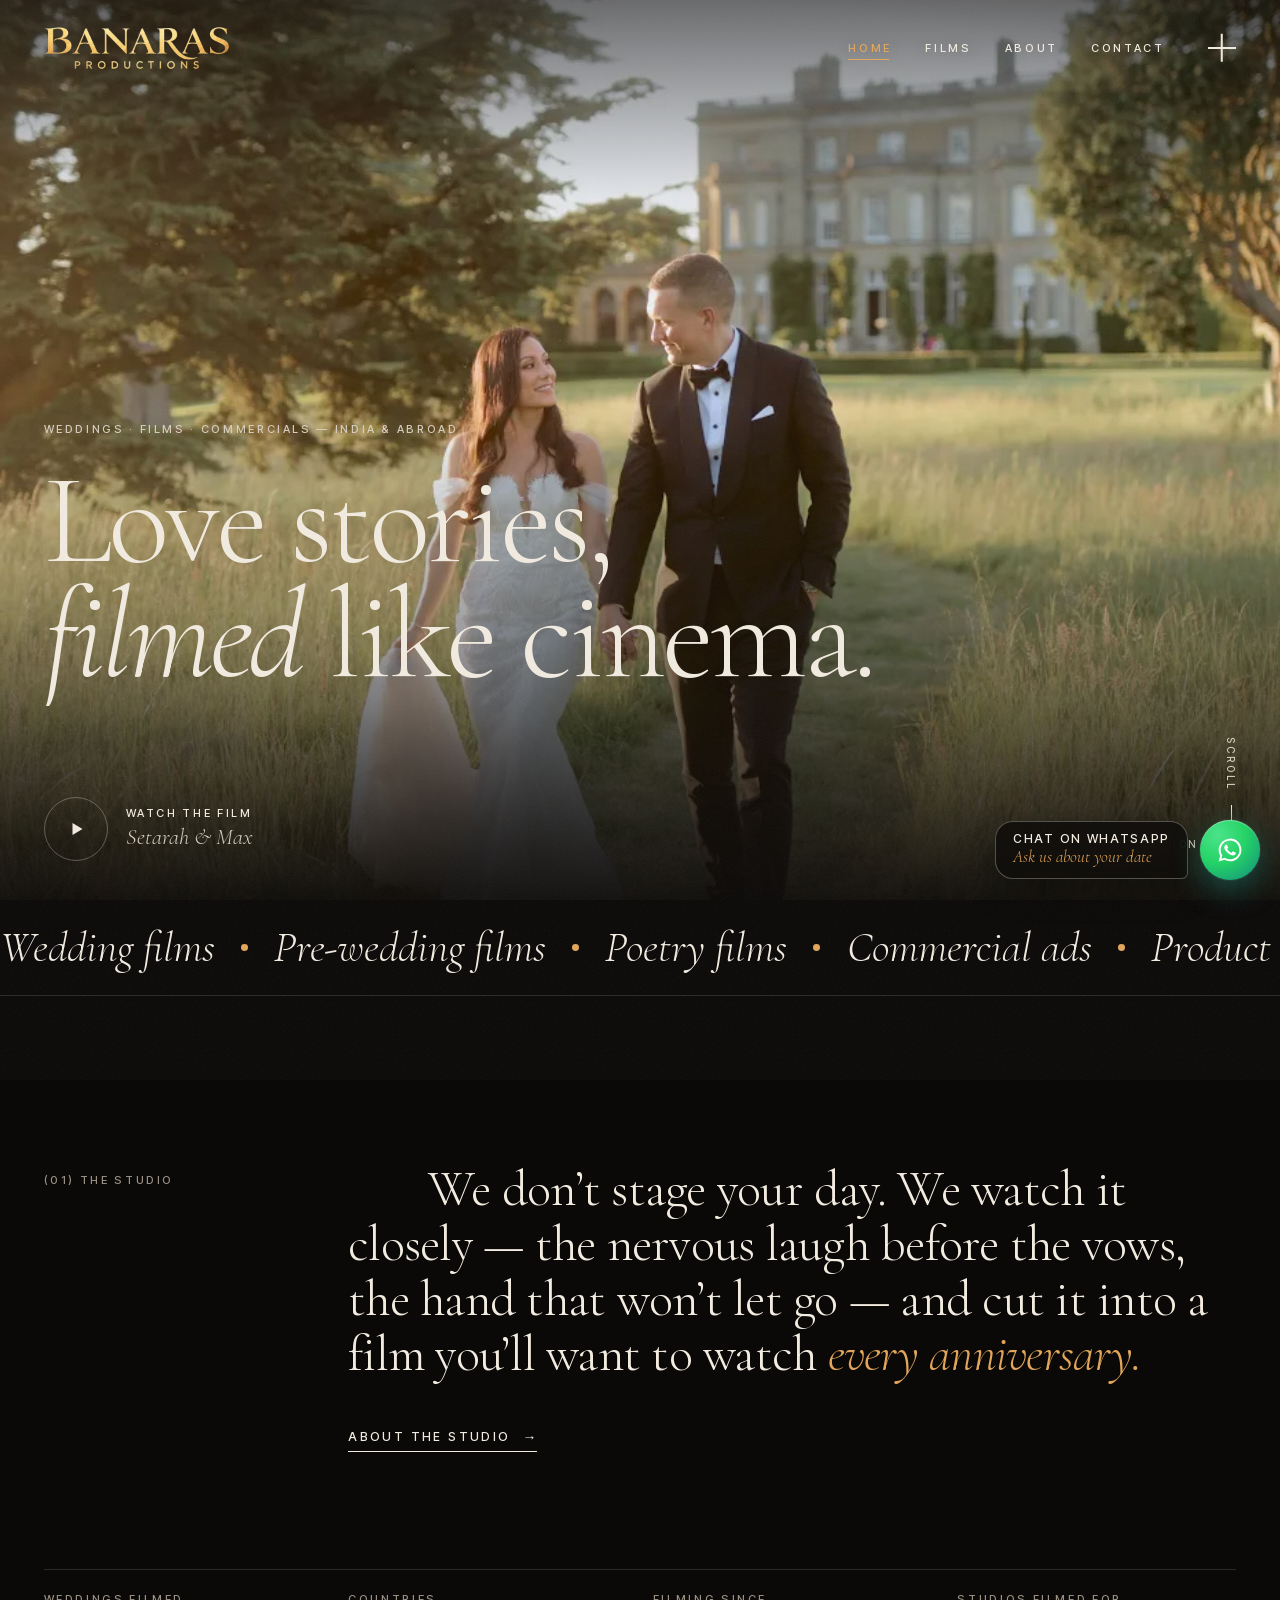
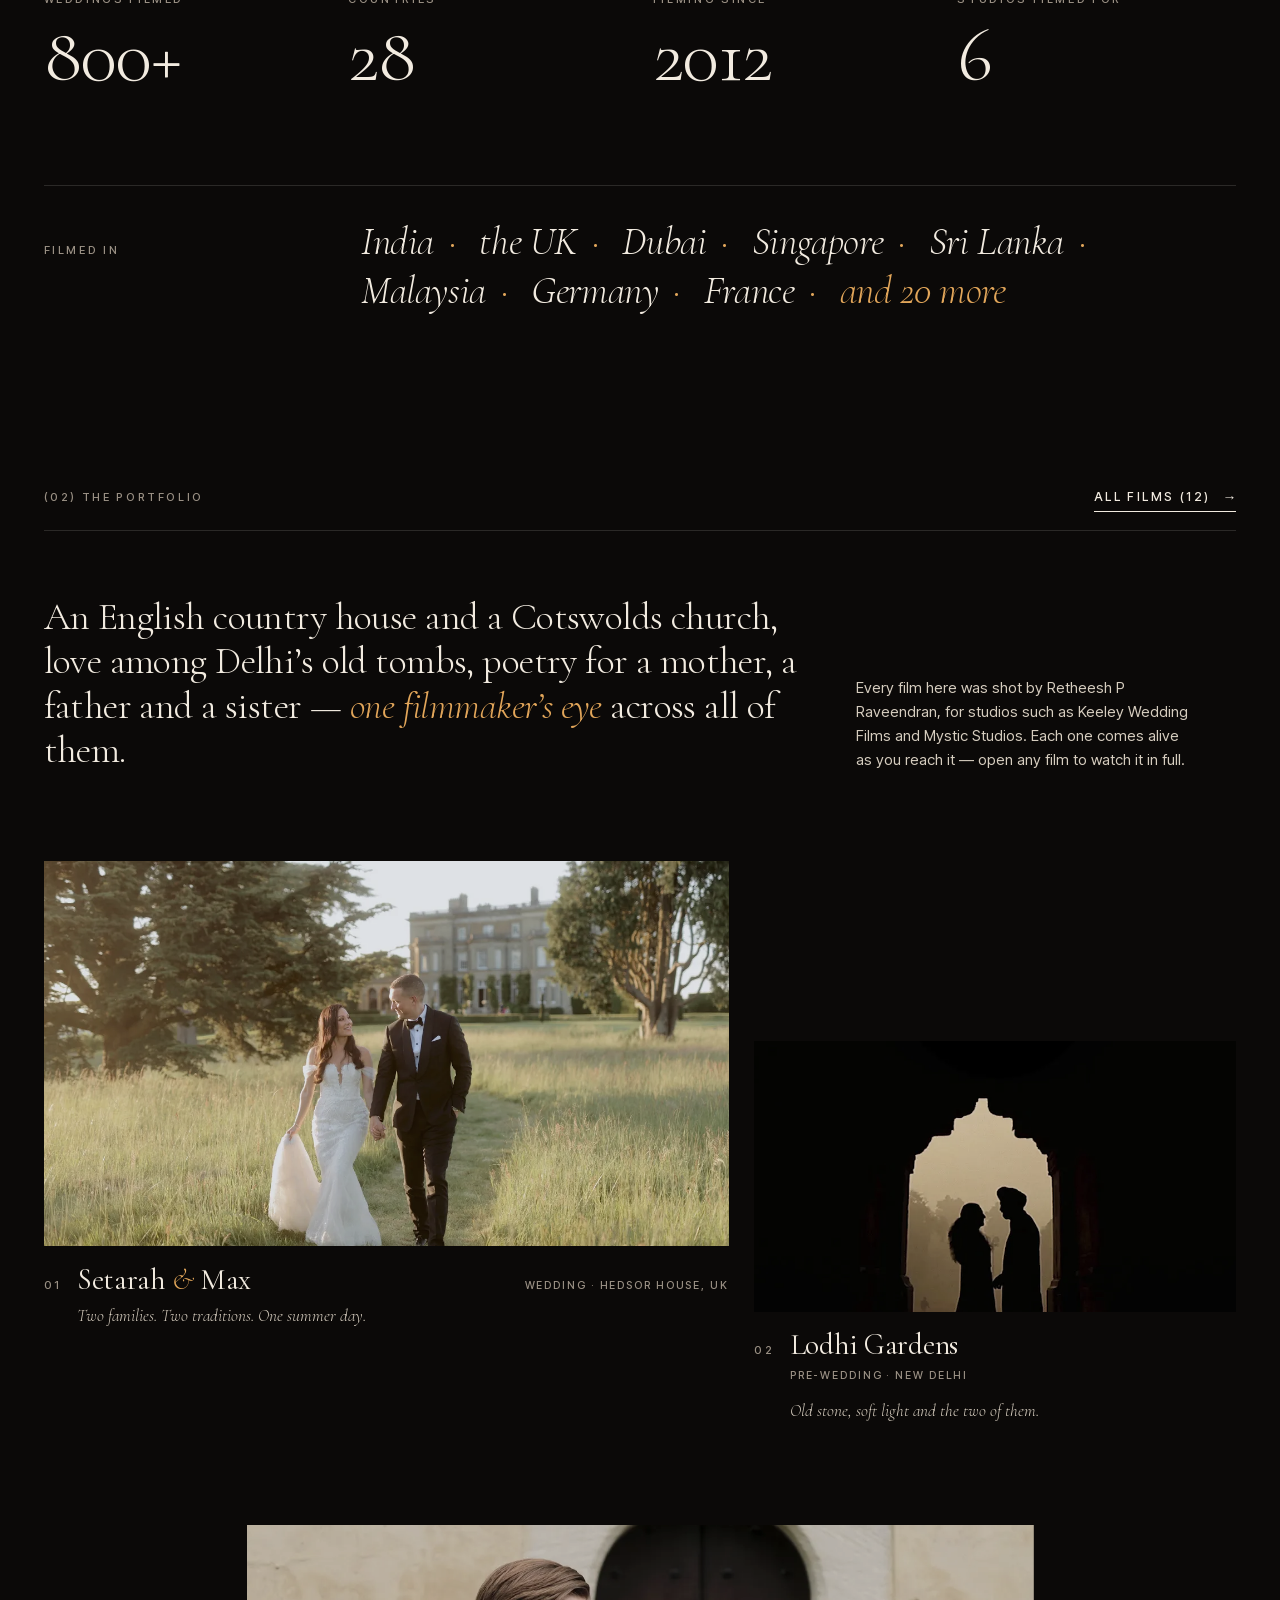
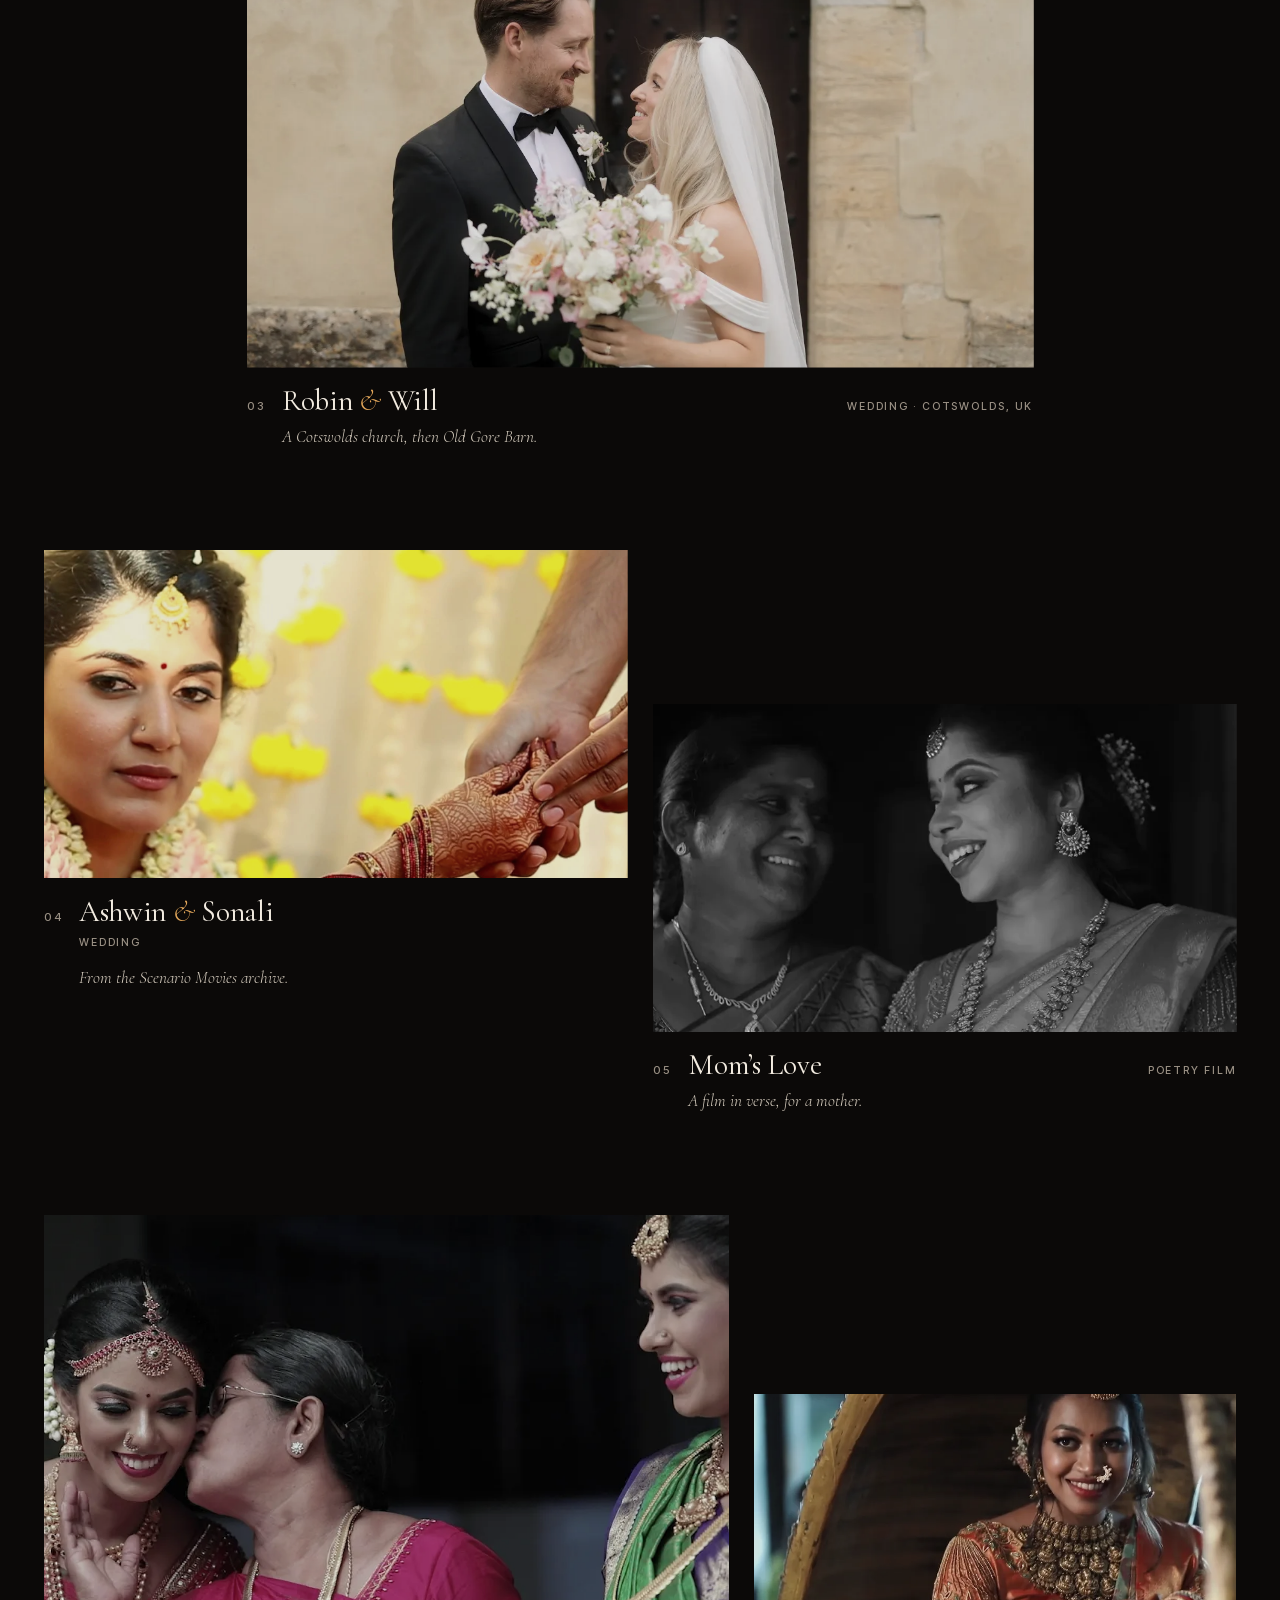
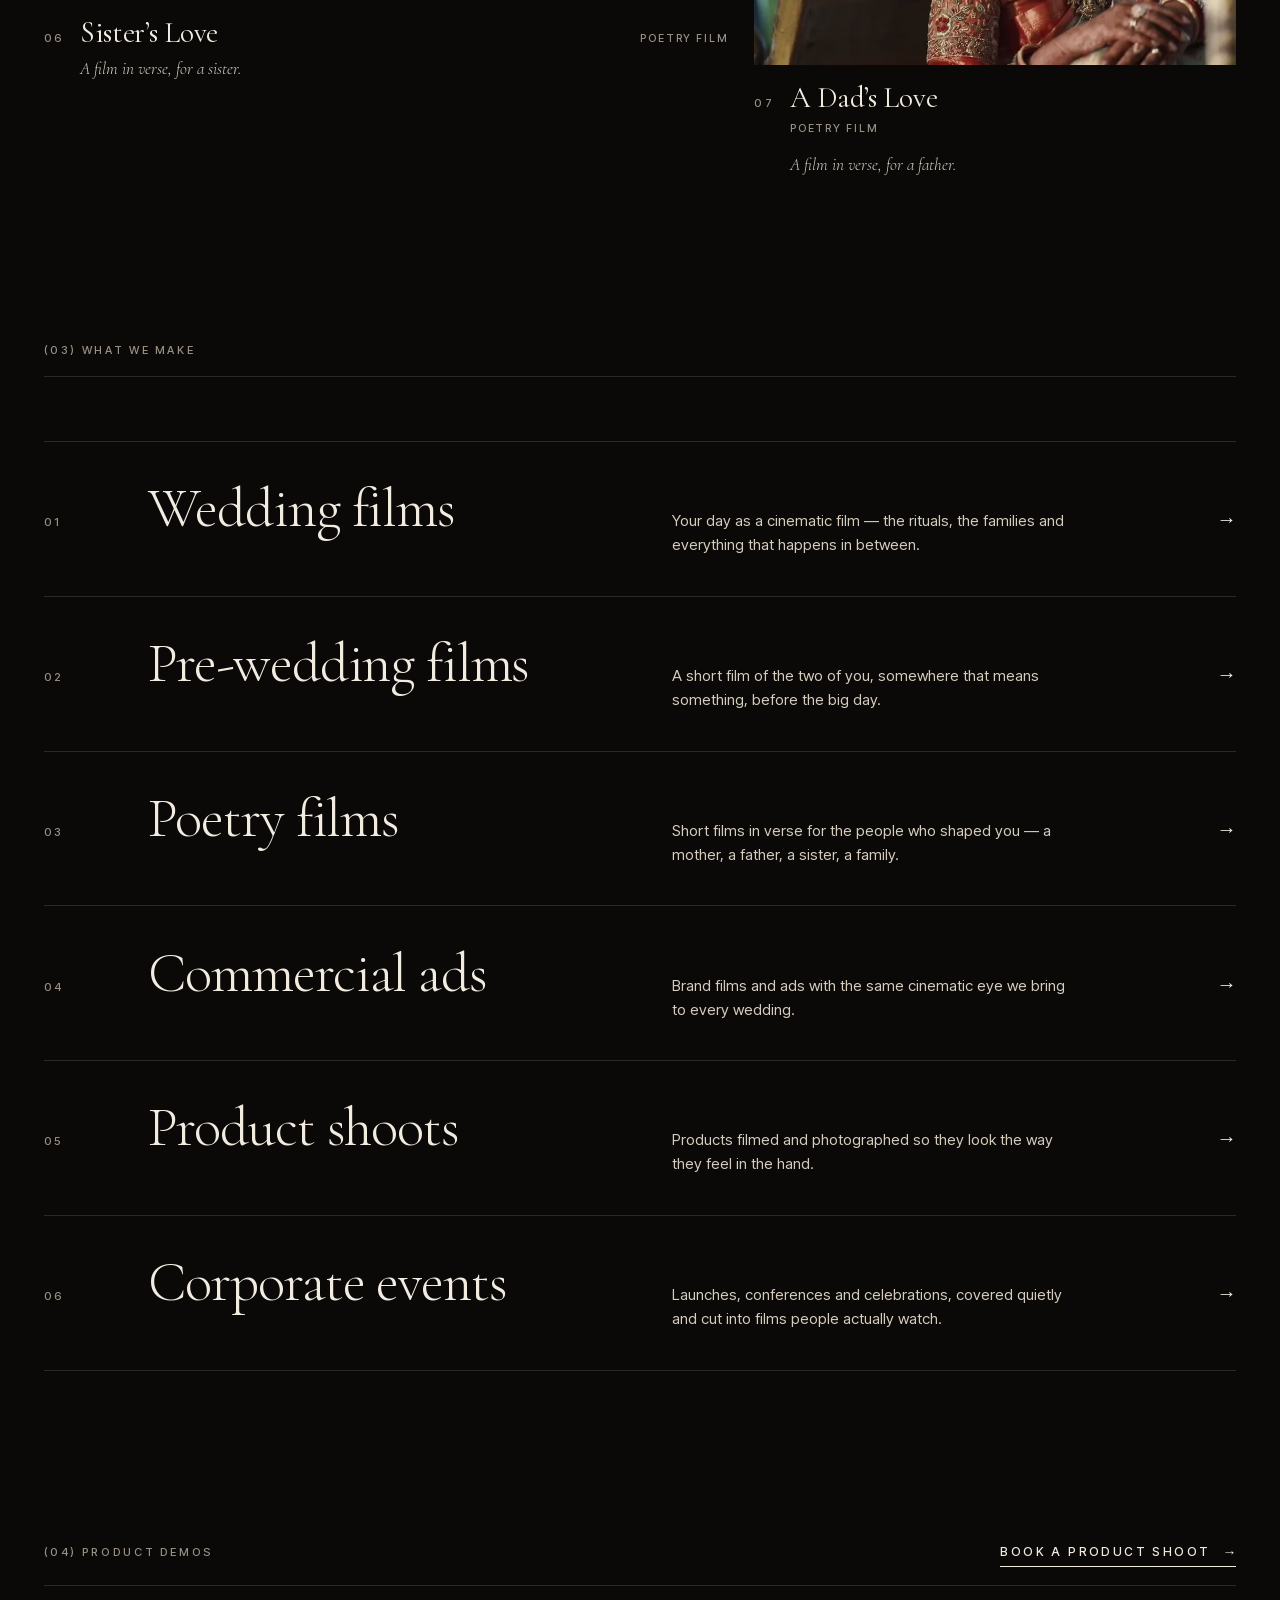
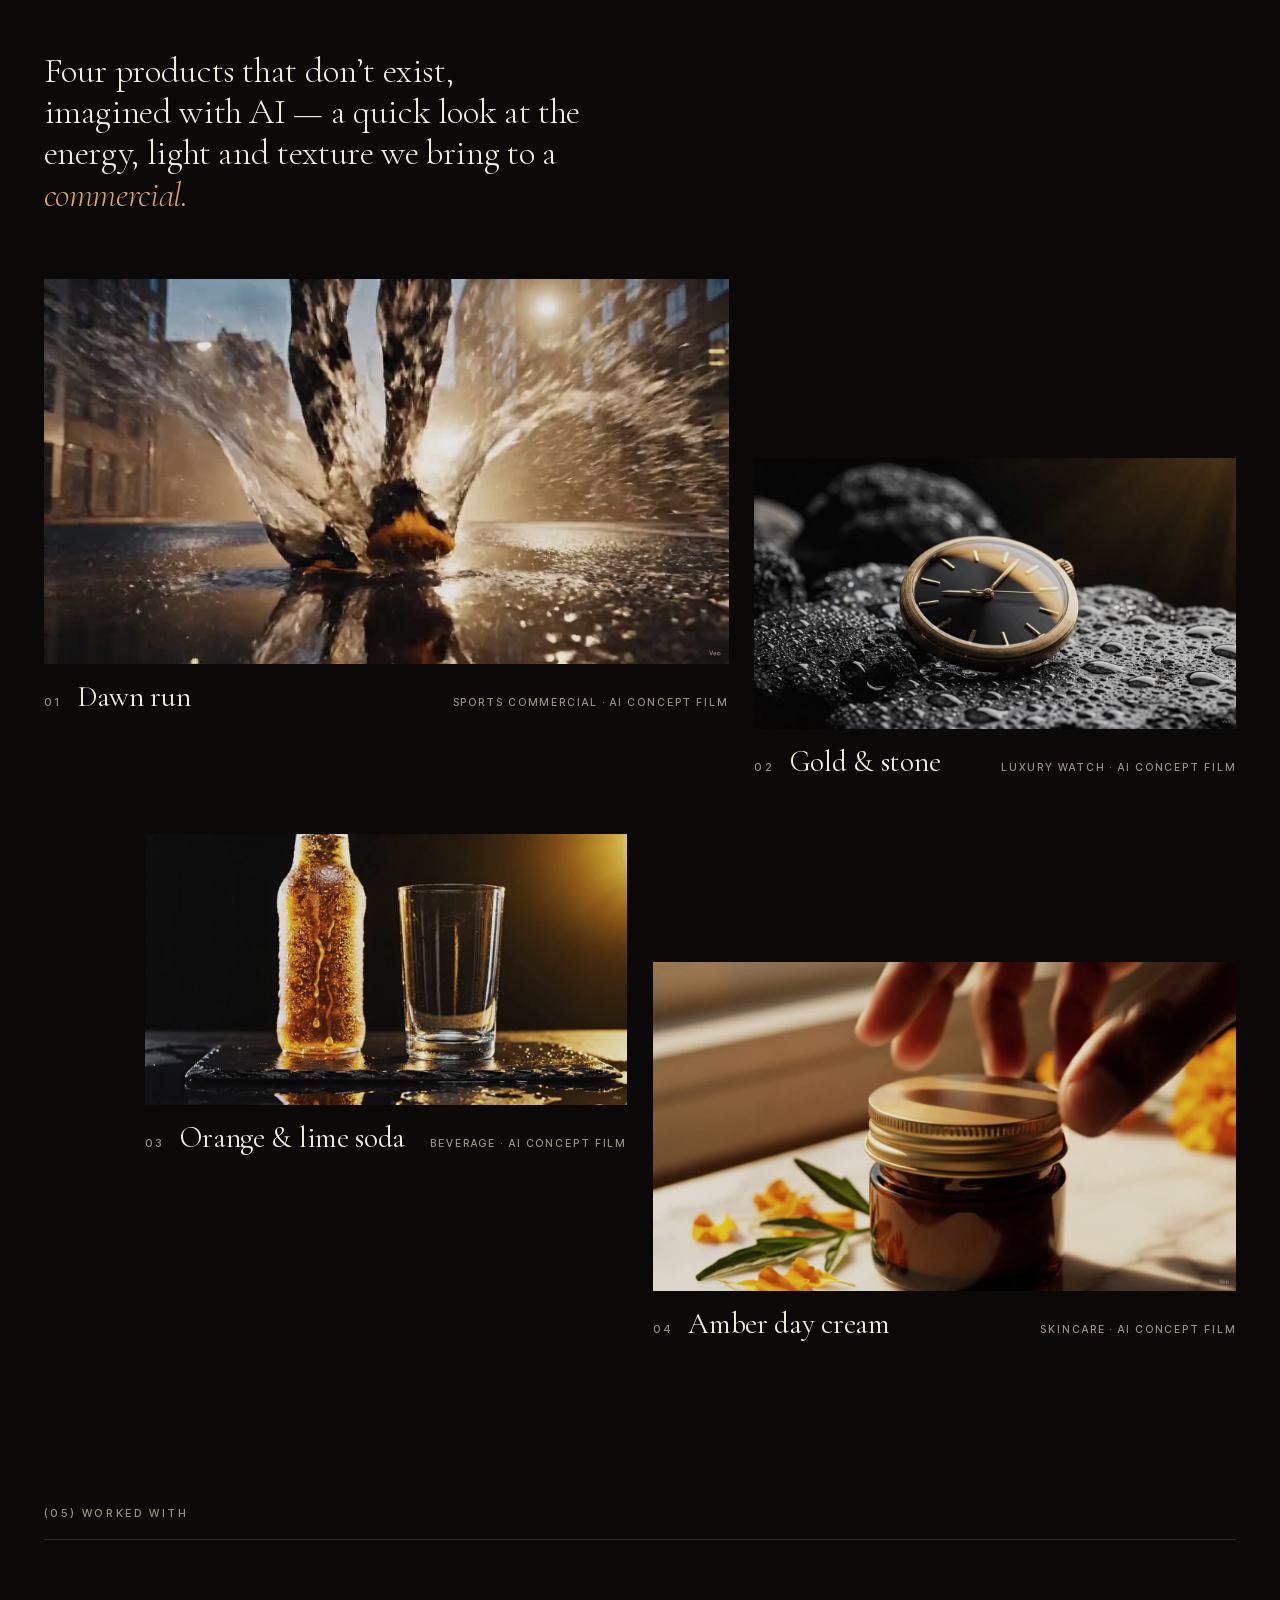
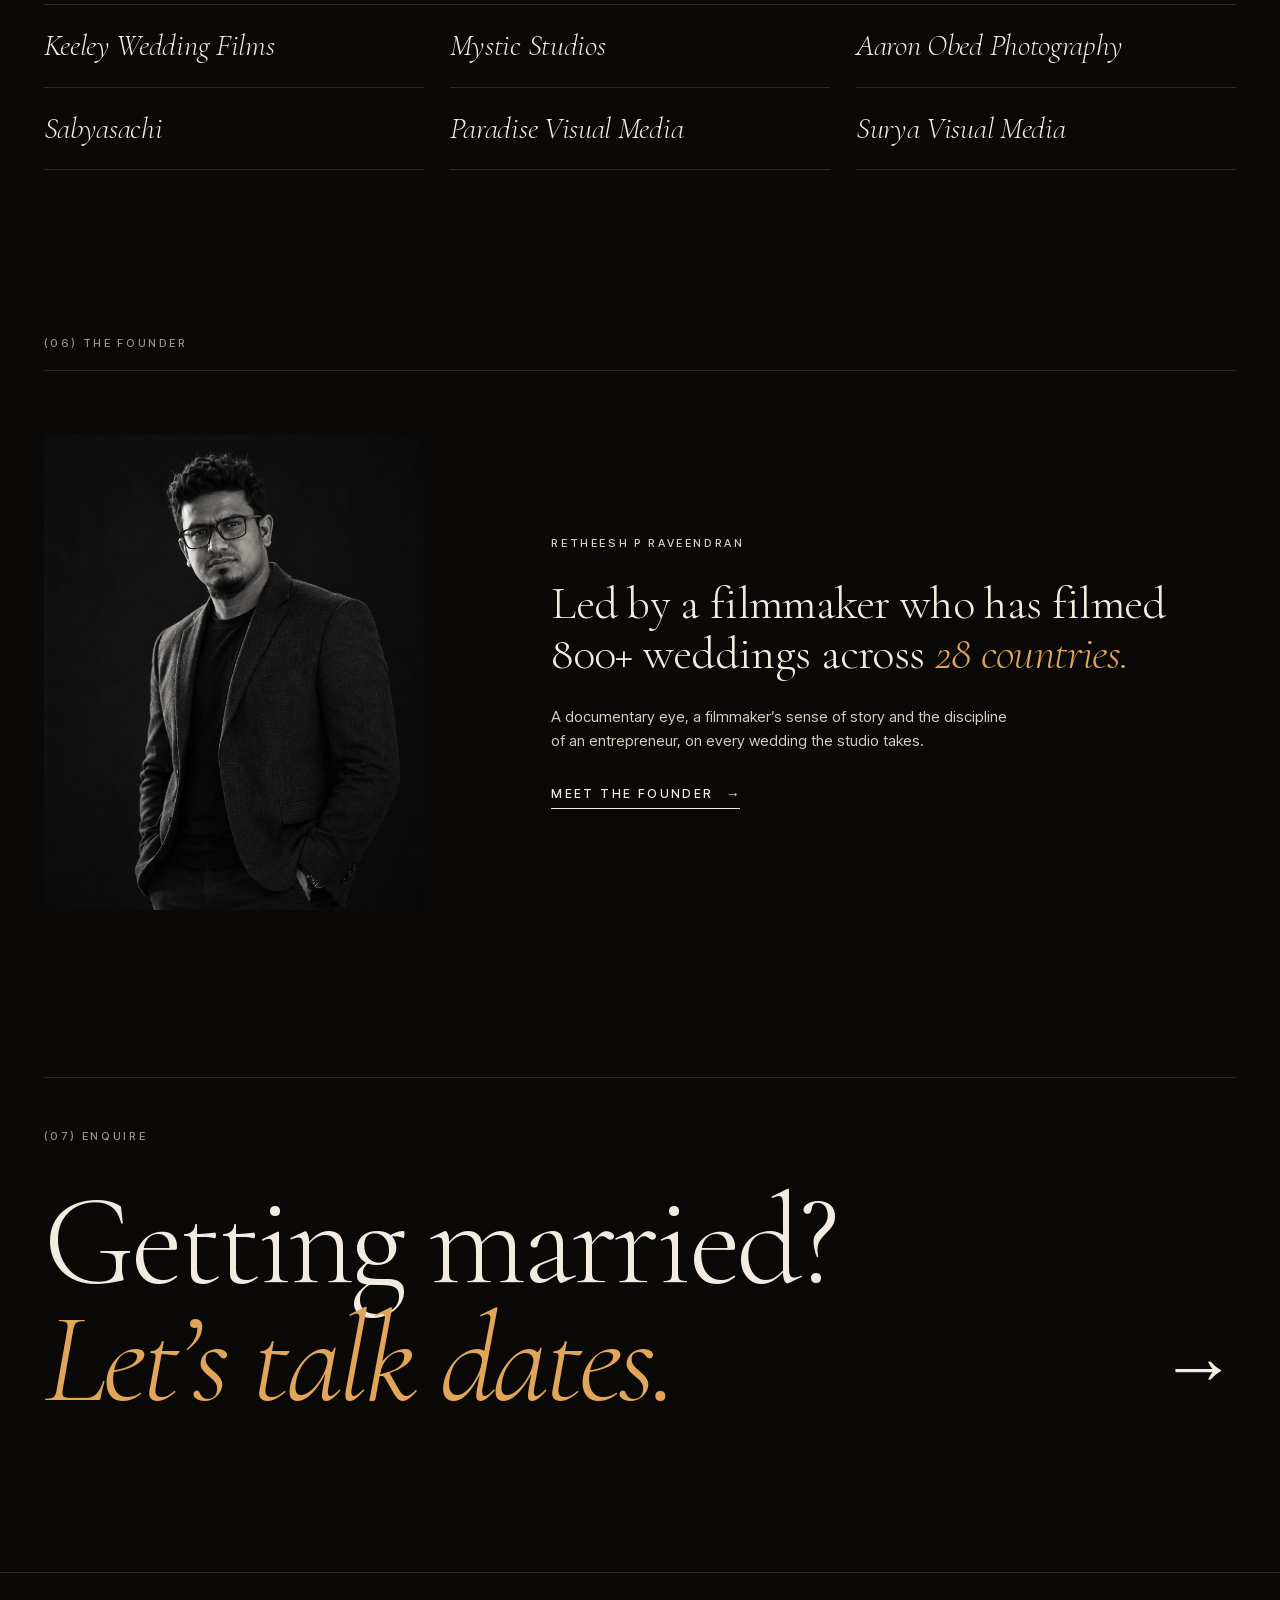
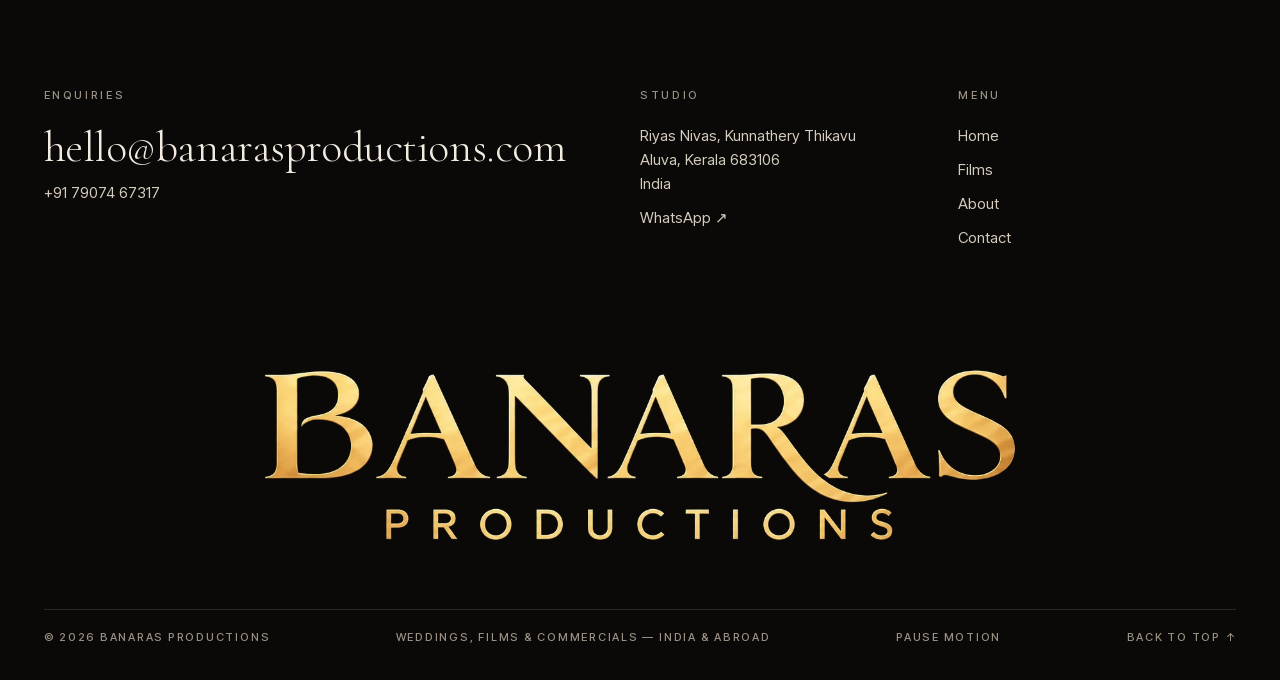
==== commit 55f935ee: "Countries, studio address, WhatsApp chat, and no BBC mention - "Filmed in" line (India, the UK, Duba" ====
--- a/index.html
+++ b/index.html
@@ -22,6 +22,7 @@
 <link rel="preconnect" href="https://www.youtube.com">
 <link rel="preconnect" href="https://www.youtube-nocookie.com">
 <link rel="stylesheet" href="assets/css/style.css">
+<script type="application/ld+json">{"@context": "https://schema.org", "@type": "ProfessionalService", "name": "Banaras Productions", "description": "Wedding films, pre-wedding and poetry films, commercial ads, product shoots and corporate events — in India and abroad.", "url": "https://banarasproductions.github.io/", "image": "https://banarasproductions.github.io/assets/og-image.jpg", "telephone": "+91 79074 67317", "founder": {"@type": "Person", "name": "Retheesh P Raveendran"}, "foundingDate": "2012", "address": {"@type": "PostalAddress", "streetAddress": "Riyas Nivas, Kunnathery Thikavu", "addressLocality": "Aluva", "addressRegion": "Kerala", "postalCode": "683106", "addressCountry": "IN"}, "areaServed": ["India", "United Kingdom", "United Arab Emirates", "Singapore", "Sri Lanka", "Malaysia", "Germany", "France"]}</script>
 <script src="assets/js/data.js"></script>
 <script src="assets/js/main.js" defer></script>
 </head>
@@ -94,6 +95,10 @@
     <p class="intro__text reveal">We don’t stage your day. We watch it closely — the nervous laugh before the vows, the hand that won’t let go — and cut it into a film you’ll want to watch <em>every anniversary.</em></p>
     <div class="intro__foot reveal"><a class="link-arrow" href="about.html">About the studio</a></div>
     <dl class="facts" data-facts></dl>
+    <div class="countries-band reveal">
+      <p class="eyebrow">Filmed in</p>
+      <p class="countries" data-countries></p>
+    </div>
   </section>
 
   <section class="section" style="padding-top:0">
@@ -223,7 +228,6 @@
       <h2 class="eyebrow">(05) Worked with</h2>
     </div>
     <ul class="worked-with reveal" data-worked-with></ul>
-    <p class="worked-with__note reveal">…and associated with the <em>BBC.</em></p>
   </section>
 
   <section class="section" style="padding-top:0">
@@ -236,7 +240,7 @@
       </figure>
       <div class="founder-teaser__text reveal">
         <p class="eyebrow founder-teaser__name" data-founder-name></p>
-        <p class="founder-teaser__line">Led by a filmmaker who has filmed 800+ weddings in 28 countries — and is <em>associated with the BBC.</em></p>
+        <p class="founder-teaser__line">Led by a filmmaker who has filmed 800+ weddings across <em>28 countries.</em></p>
         <p>A documentary eye, a filmmaker’s sense of story and the discipline of an entrepreneur, on every wedding the studio takes.</p>
         <span class="link-arrow">Meet the founder</span>
       </div>
--- a/assets/css/style.css
+++ b/assets/css/style.css
@@ -491,6 +491,10 @@
 .contact__aside .eyebrow { margin-bottom: 12px; }
 .contact__big { font: 300 clamp(24px, 2.4vw, 38px)/1.2 var(--serif); overflow-wrap: anywhere; background: linear-gradient(currentColor, currentColor) 0 100% / 0 1px no-repeat; transition: background-size .6s var(--ease-out), color .3s; }
 .contact__big:hover { background-size: 100% 1px; color: var(--accent); }
+.contact__address { font: 300 clamp(20px, 1.8vw, 26px)/1.4 var(--serif); font-style: normal; color: var(--ink-2); }
+.contact__map { display: flex; width: fit-content; margin-top: 14px; font-size: 12px; }
+.contact__wa { display: inline-flex; align-items: center; gap: 12px; }
+.contact__wa svg { color: #25D366; flex: none; }
 .contact__quote { padding-top: 28px; border-top: 1px solid var(--line); font: italic 300 clamp(22px, 2vw, 30px)/1.3 var(--serif); color: var(--ink-2); }
 
 /* ---------- Footer ---------- */
@@ -500,6 +504,7 @@
 .footer__col { display: flex; flex-direction: column; align-items: flex-start; gap: 10px; }
 .footer__col .eyebrow { margin-bottom: 10px; }
 .footer__col a:not(.footer__mail) { color: var(--ink-2); transition: color .3s; }
+.footer__address { font-style: normal; color: var(--ink-2); line-height: 1.6; }
 .footer__col a:not(.footer__mail):hover { color: var(--ink); }
 .footer__mail { font: 300 clamp(28px, 3.4vw, 56px)/1.1 var(--serif); letter-spacing: -.01em; overflow-wrap: anywhere; background: linear-gradient(currentColor, currentColor) 0 100% / 0 1px no-repeat; transition: background-size .6s var(--ease-out); }
 .footer__mail:hover { background-size: 100% 1px; }
@@ -667,3 +672,54 @@
 /* Shown only when JavaScript is off or blocked, so every page can still be navigated. */
 .noscript-nav { position: relative; z-index: 60; display: flex; flex-wrap: wrap; gap: 18px; padding: 18px; font: 500 12px/1.4 var(--sans); letter-spacing: .2em; text-transform: uppercase; }
 .noscript-nav a { color: var(--ink); }
+
+/* ---------- Filmed in ---------- */
+
+.countries-band { grid-column: 1 / -1; display: grid; grid-template-columns: minmax(0, 3fr) minmax(0, 9fr); column-gap: var(--gap); align-items: baseline; margin-top: clamp(36px, 4vw, 64px); padding-top: clamp(24px, 2.4vw, 36px); border-top: 1px solid var(--line); }
+.countries { margin: 0; font: italic 300 clamp(26px, 3.1vw, 50px)/1.25 var(--serif); letter-spacing: -.01em; color: var(--ink); }
+.country { white-space: nowrap; }
+/* The dot belongs to the country before it, so a wrapped line never starts with one. */
+.country:not(:last-child)::after { content: "·"; display: inline-block; margin: 0 .38em; color: var(--accent); font-style: normal; }
+.country--more { color: var(--accent); }
+.countries--compact { margin: 0 0 22px; font-size: clamp(19px, 1.6vw, 24px); color: var(--ink-2); }
+@media (max-width: 760px) { .countries-band { grid-template-columns: 1fr; row-gap: 12px; } }
+
+/* ---------- WhatsApp ---------- */
+
+.wa-fab {
+  position: fixed; z-index: 90; right: 20px; bottom: 20px;
+  right: max(20px, env(safe-area-inset-right)); bottom: max(20px, env(safe-area-inset-bottom));
+  display: flex; align-items: center; gap: 12px; color: var(--ink);
+  opacity: 0; transform: translateY(18px) scale(.9); pointer-events: none;
+  transition: opacity .5s var(--ease-out), transform .6s var(--ease-out);
+}
+.wa-fab.is-visible { opacity: 1; transform: none; pointer-events: auto; }
+.menu-open .wa-fab, .lightbox-open .wa-fab { opacity: 0; pointer-events: none; transform: translateY(18px) scale(.9); }
+.wa-fab__icon {
+  position: relative; display: grid; place-items: center; width: 60px; height: 60px; border-radius: 50%; color: #fff;
+  background: radial-gradient(circle at 30% 25%, #4BE48A 0%, #25D366 45%, #128C7E 100%);
+  box-shadow: 0 10px 30px rgba(18, 140, 126, .45), inset 0 1px 0 rgba(255, 255, 255, .35), 0 0 0 1px rgba(255, 255, 255, .08);
+  transition: transform .5s var(--ease-out), box-shadow .5s;
+}
+/* A slow ring, like a phone quietly buzzing — never a frantic blink. */
+.wa-fab__icon::after {
+  content: ""; position: absolute; top: 0; right: 0; bottom: 0; left: 0; border-radius: 50%; box-shadow: 0 0 0 0 rgba(37, 211, 102, .55);
+  animation: wa-ring 3.2s ease-out 1.5s infinite;
+}
+@keyframes wa-ring { 0% { box-shadow: 0 0 0 0 rgba(37, 211, 102, .5); } 70%, 100% { box-shadow: 0 0 0 18px rgba(37, 211, 102, 0); } }
+.wa-fab__label {
+  display: grid; gap: 3px; padding: 12px 18px; border-radius: 18px 18px 6px 18px; white-space: nowrap;
+  background: rgba(16, 13, 11, .86); -webkit-backdrop-filter: blur(14px); backdrop-filter: blur(14px);
+  box-shadow: inset 0 0 0 1px var(--line-2), 0 12px 30px rgba(0, 0, 0, .35);
+  opacity: 0; transform: translateX(14px); transition: opacity .4s var(--ease-out), transform .5s var(--ease-out);
+  pointer-events: none;
+}
+.wa-fab__title { font: 500 12px/1 var(--sans); letter-spacing: .14em; text-transform: uppercase; color: var(--ink); }
+.wa-fab__sub { font: italic 300 17px/1.1 var(--serif); color: var(--accent); }
+.wa-fab:hover .wa-fab__label, .wa-fab:focus-visible .wa-fab__label, .wa-fab.is-peeking .wa-fab__label { opacity: 1; transform: none; }
+.wa-fab:hover .wa-fab__icon, .wa-fab:focus-visible .wa-fab__icon { transform: scale(1.06) rotate(-8deg); box-shadow: 0 14px 36px rgba(18, 140, 126, .6), inset 0 1px 0 rgba(255, 255, 255, .35); }
+.wa-fab:focus-visible { outline: none; }
+.wa-fab:focus-visible .wa-fab__icon { outline: 2px solid var(--accent); outline-offset: 4px; }
+.motion-off .wa-fab__icon::after { animation-play-state: paused; }
+@media (max-width: 760px) { .wa-fab__icon { width: 54px; height: 54px; } .wa-fab__label { display: none; } }
+@media (prefers-reduced-motion: reduce) { .wa-fab__icon::after { animation: none; } }
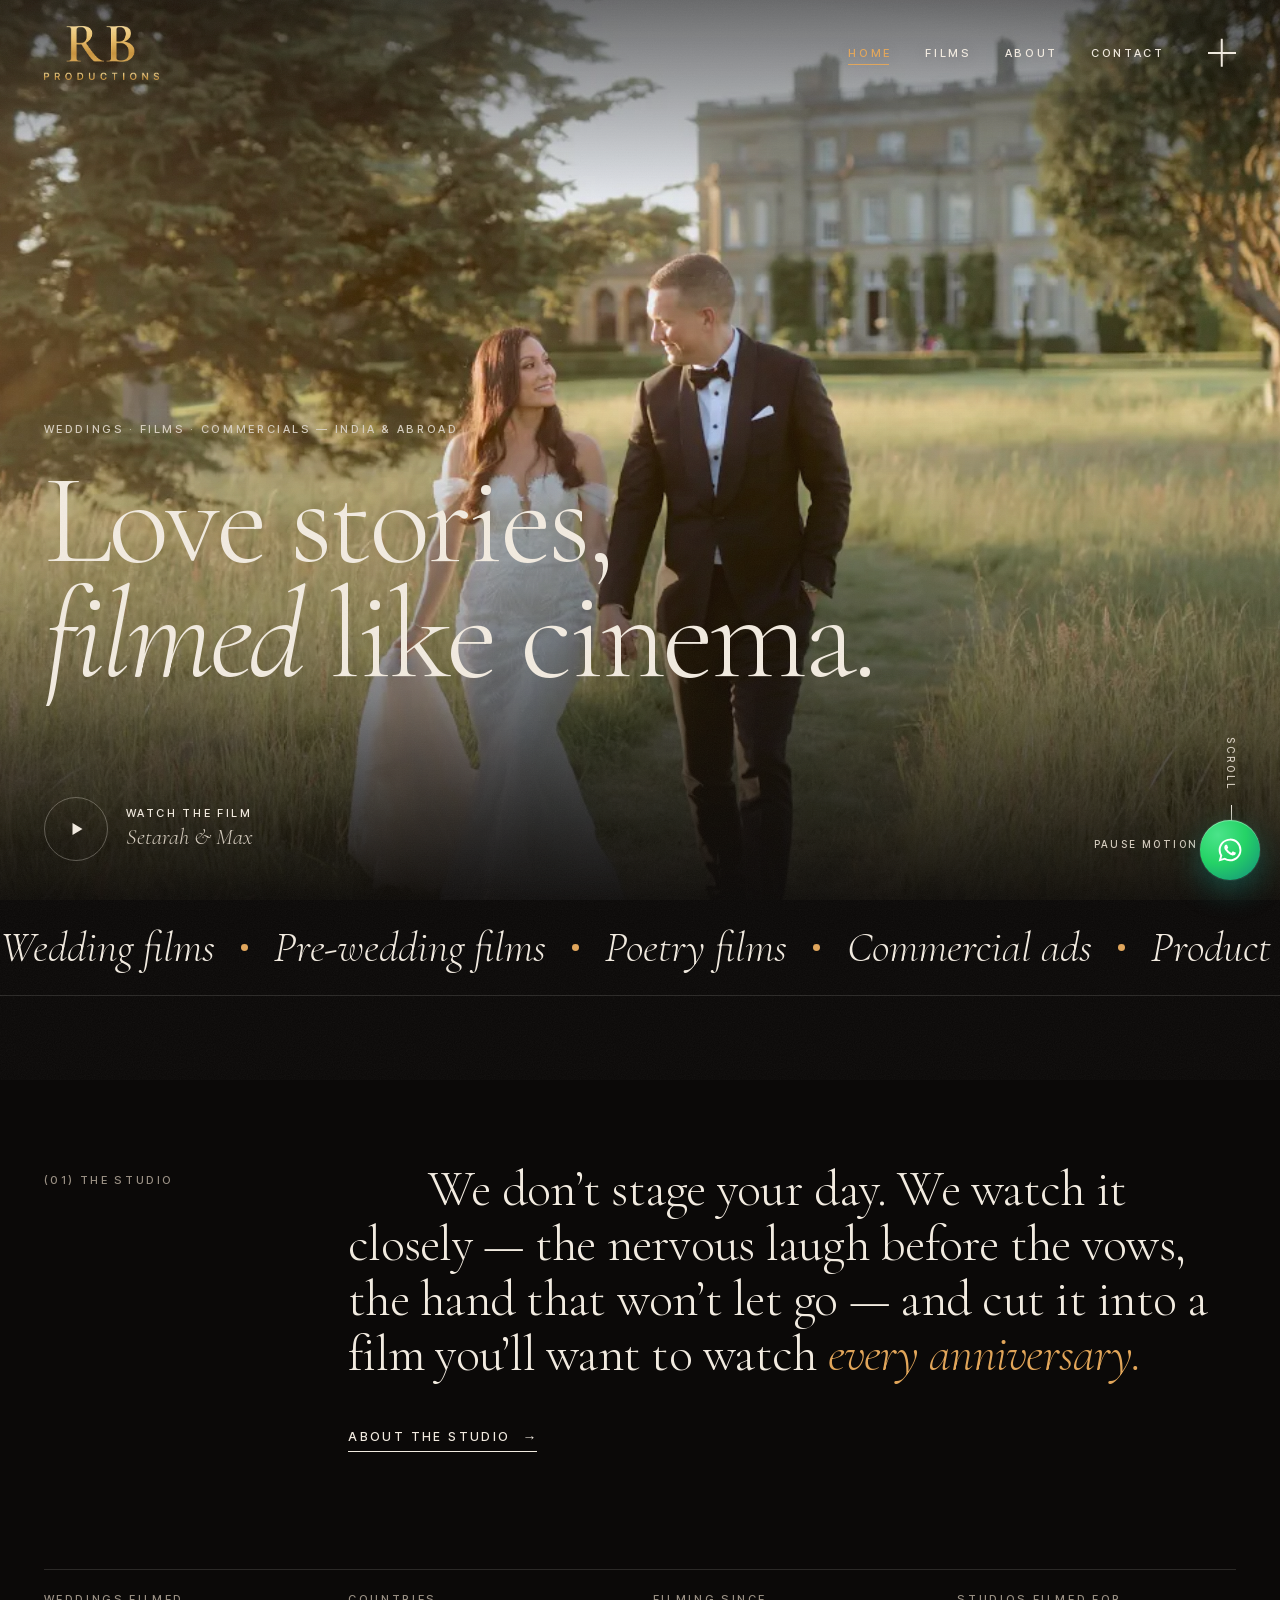
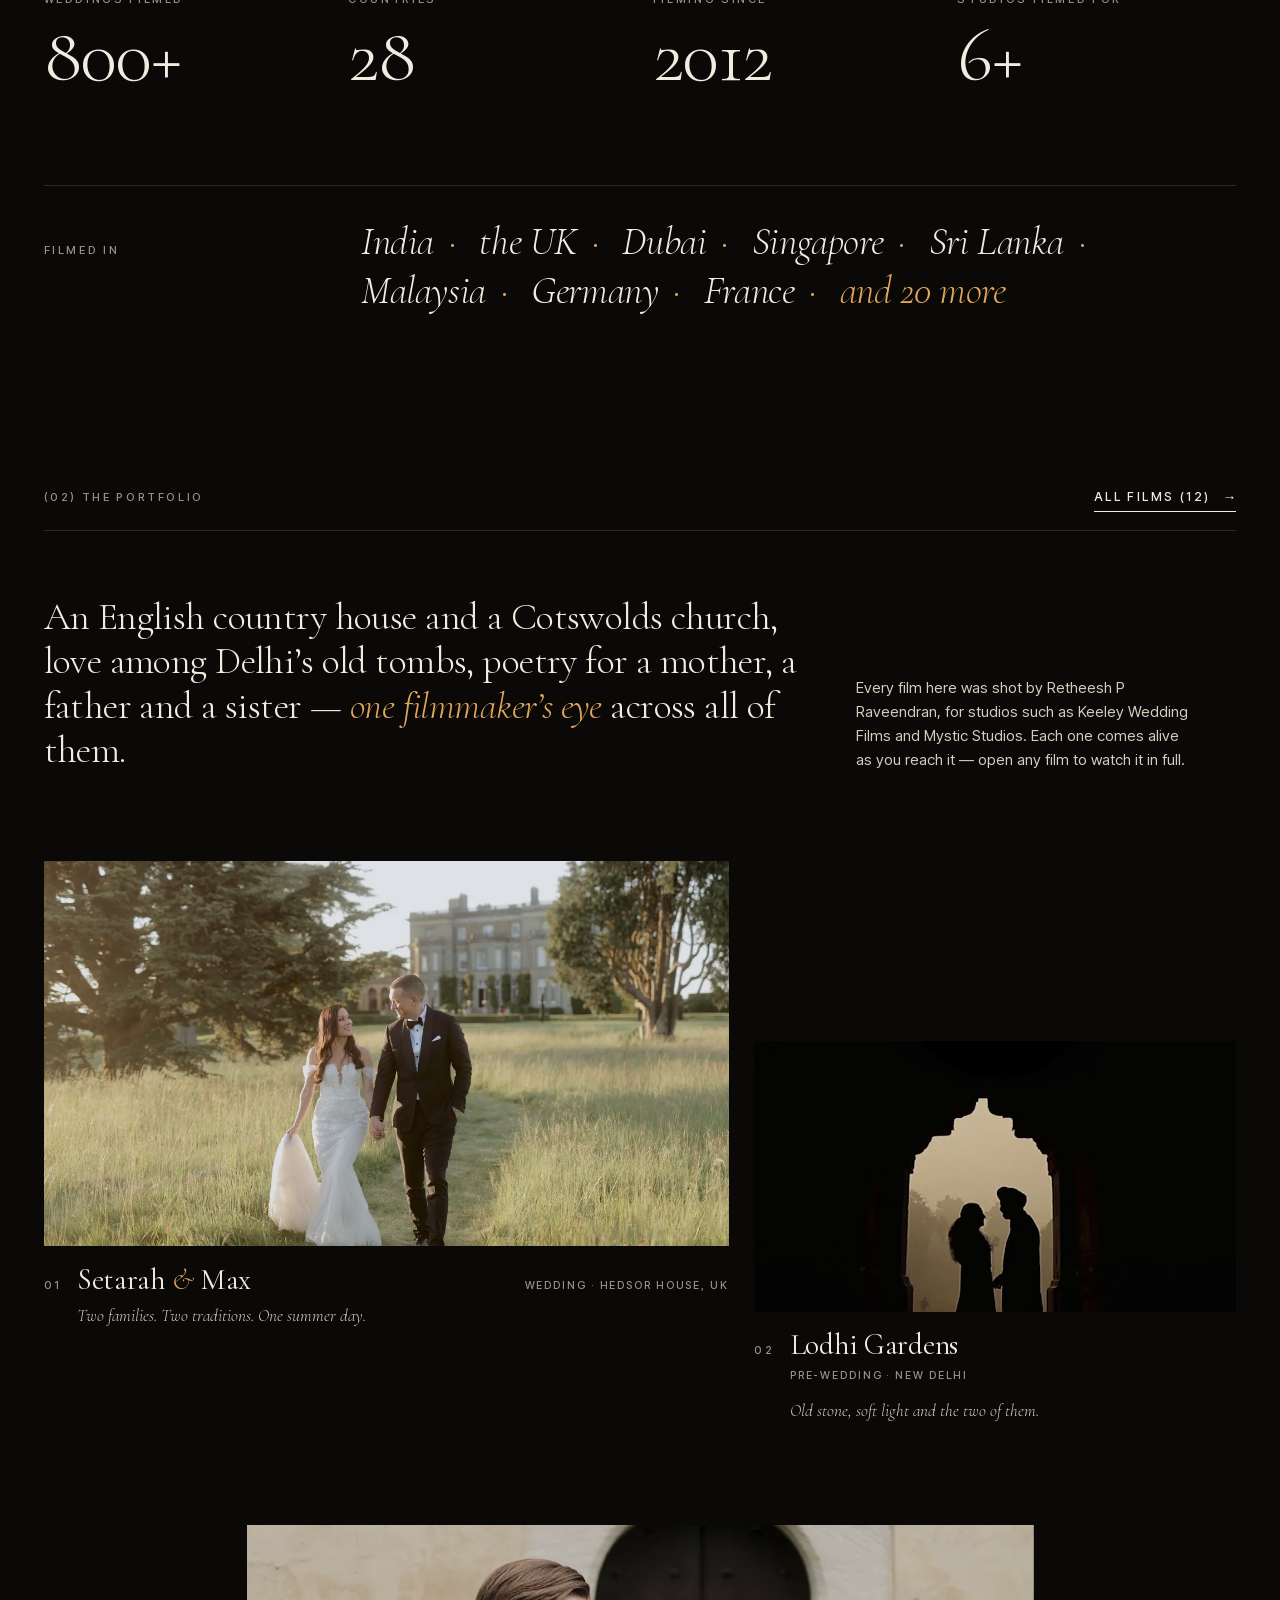
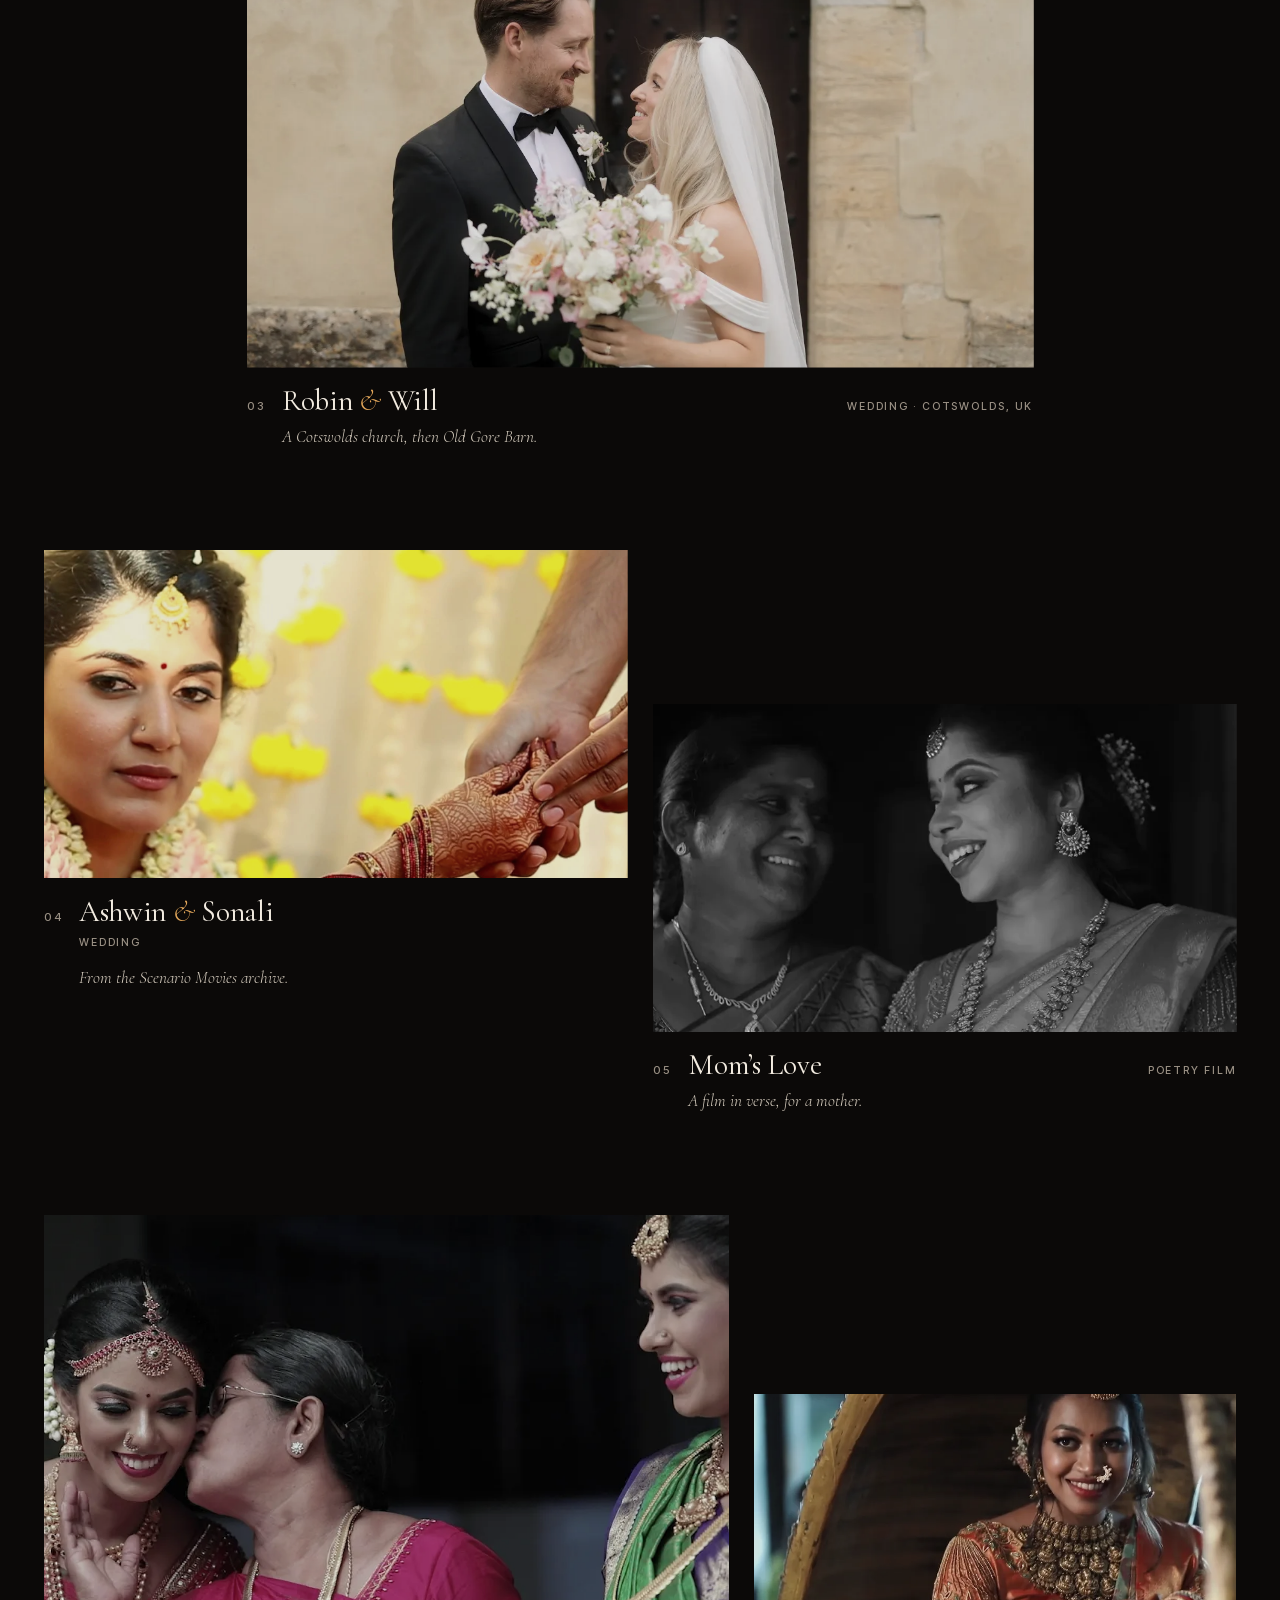
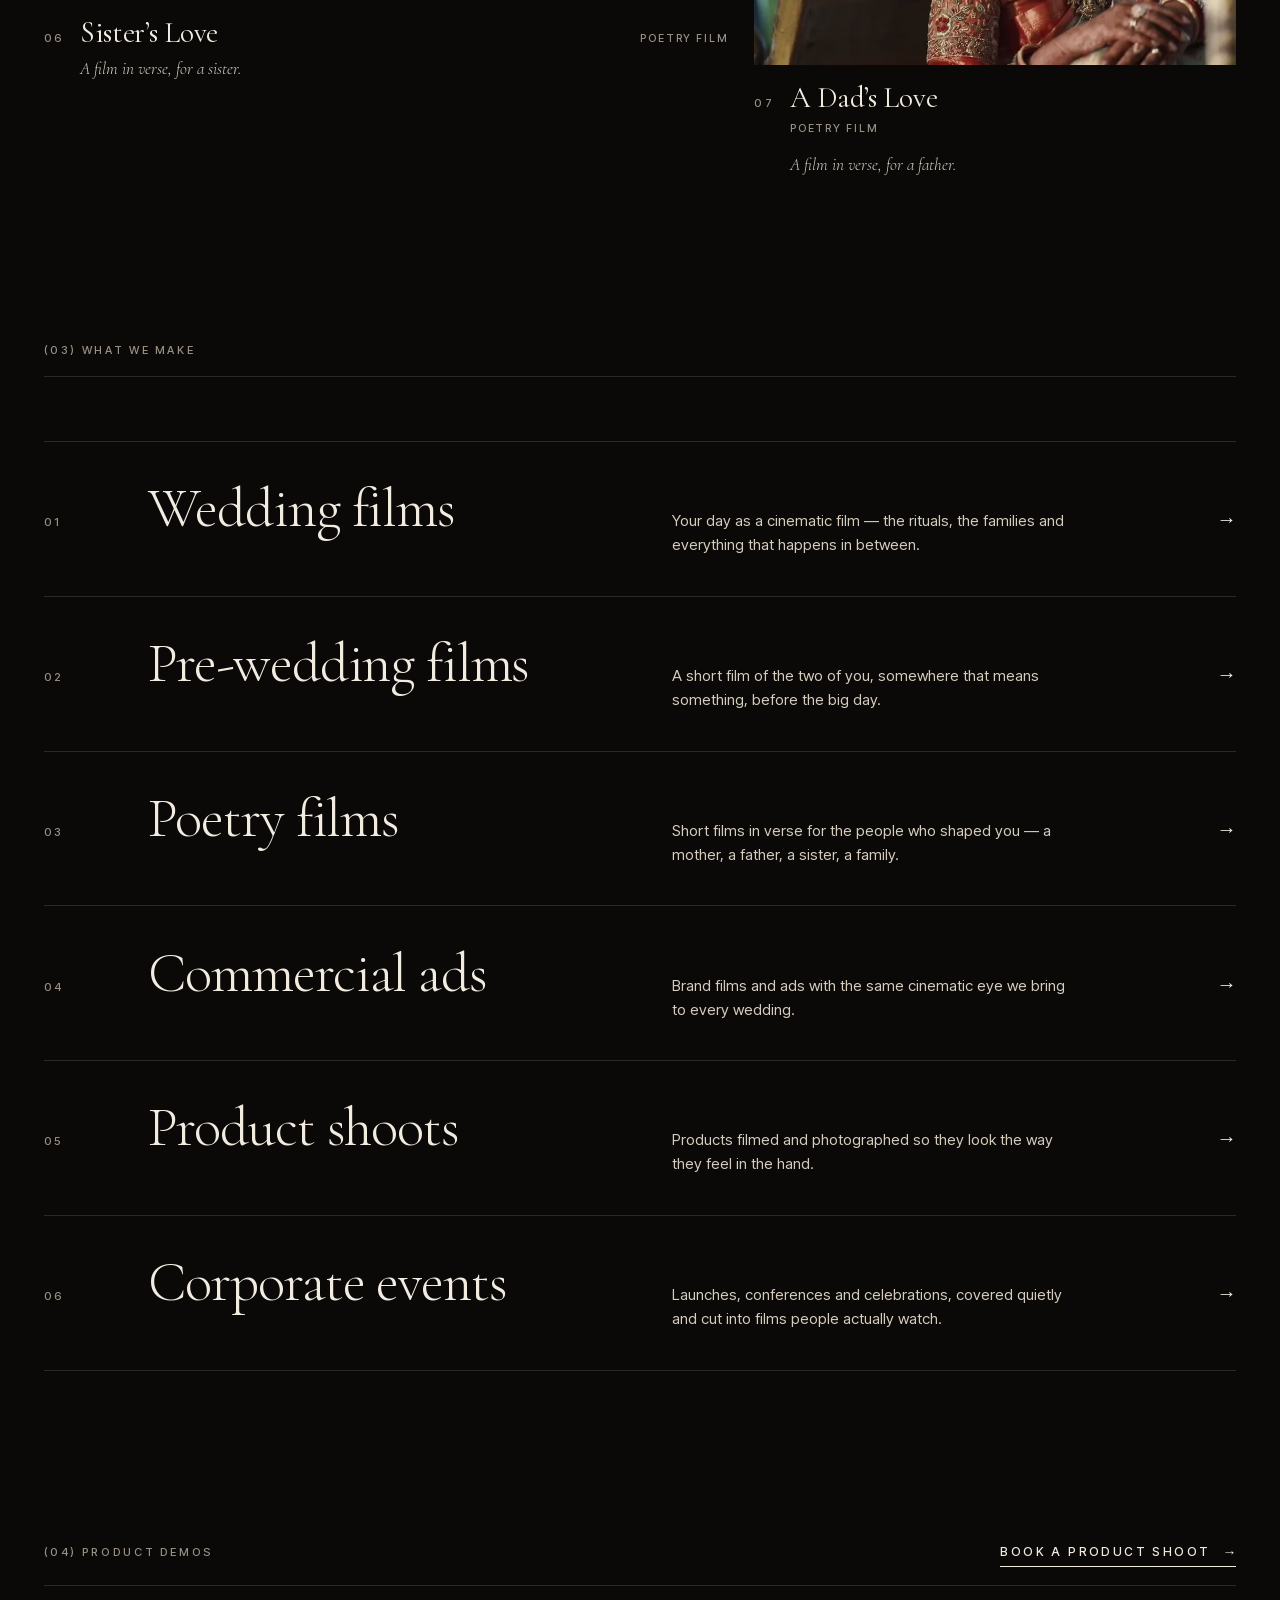
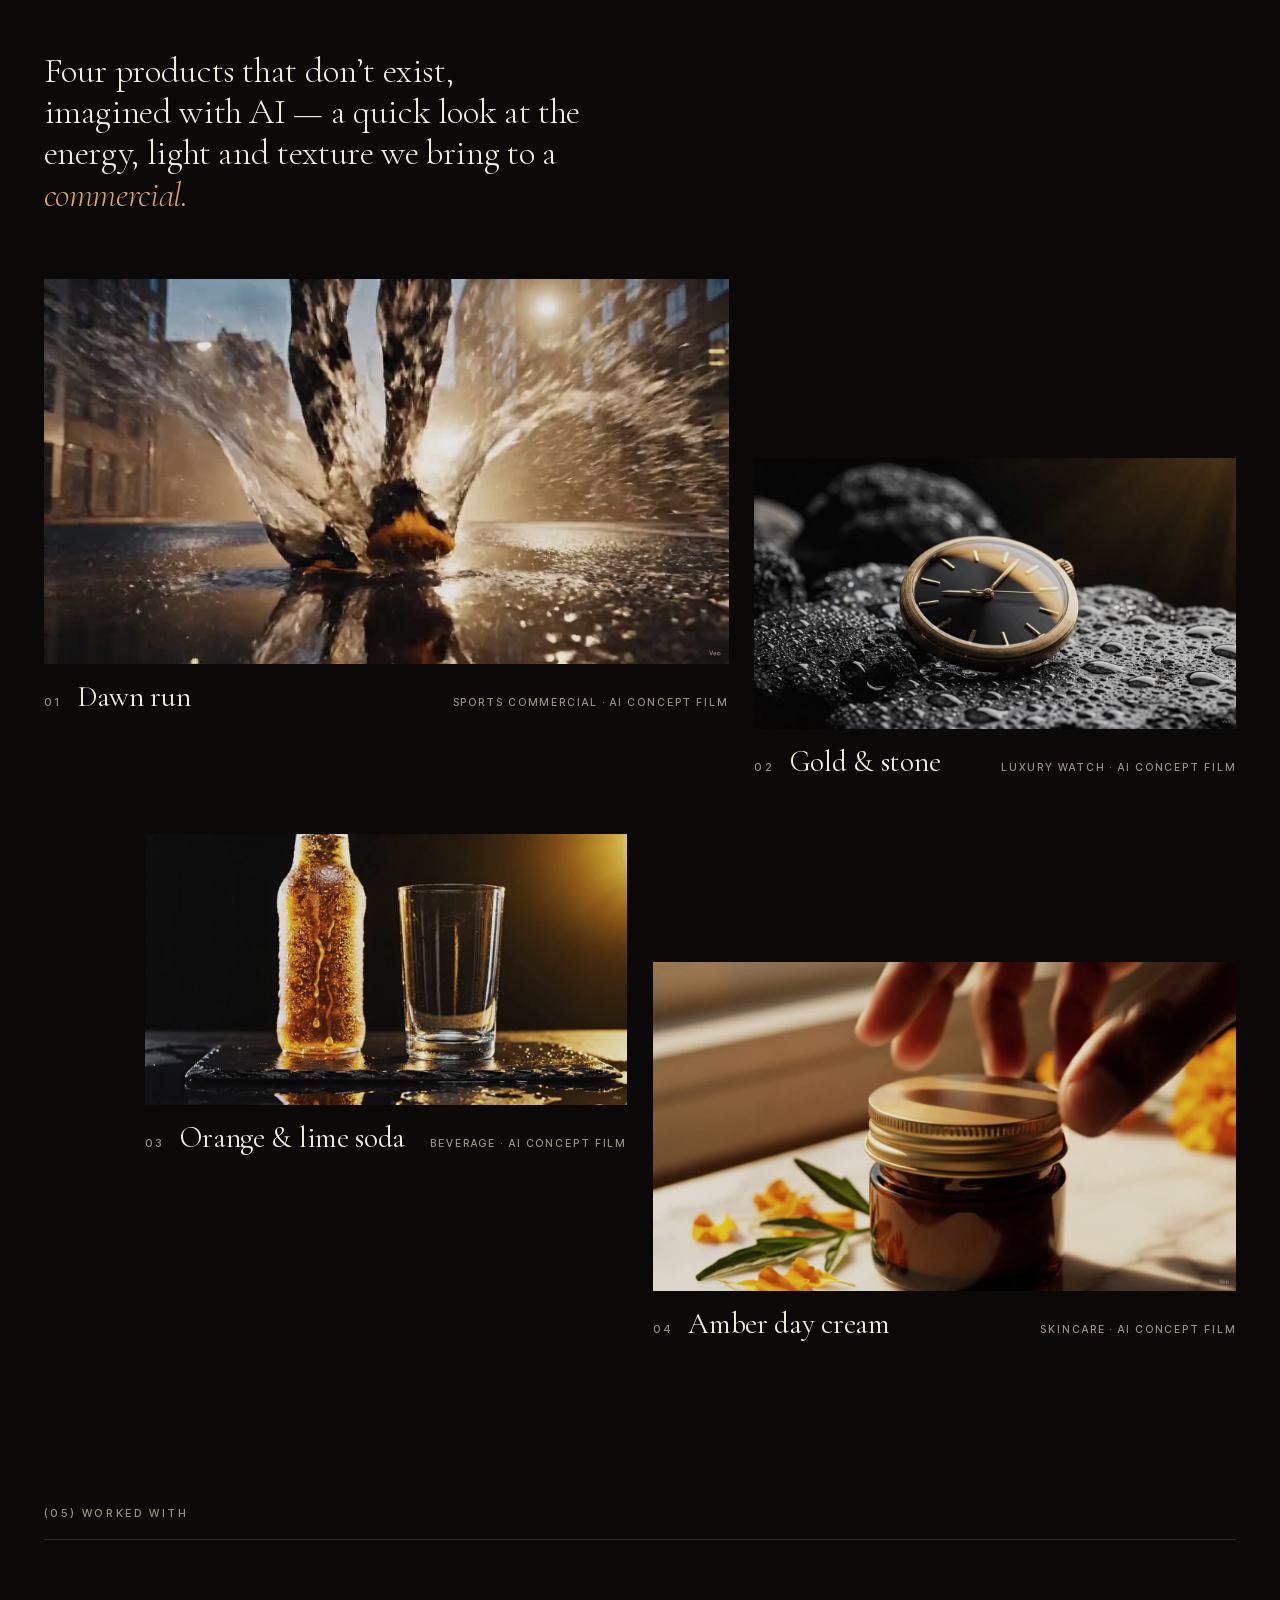
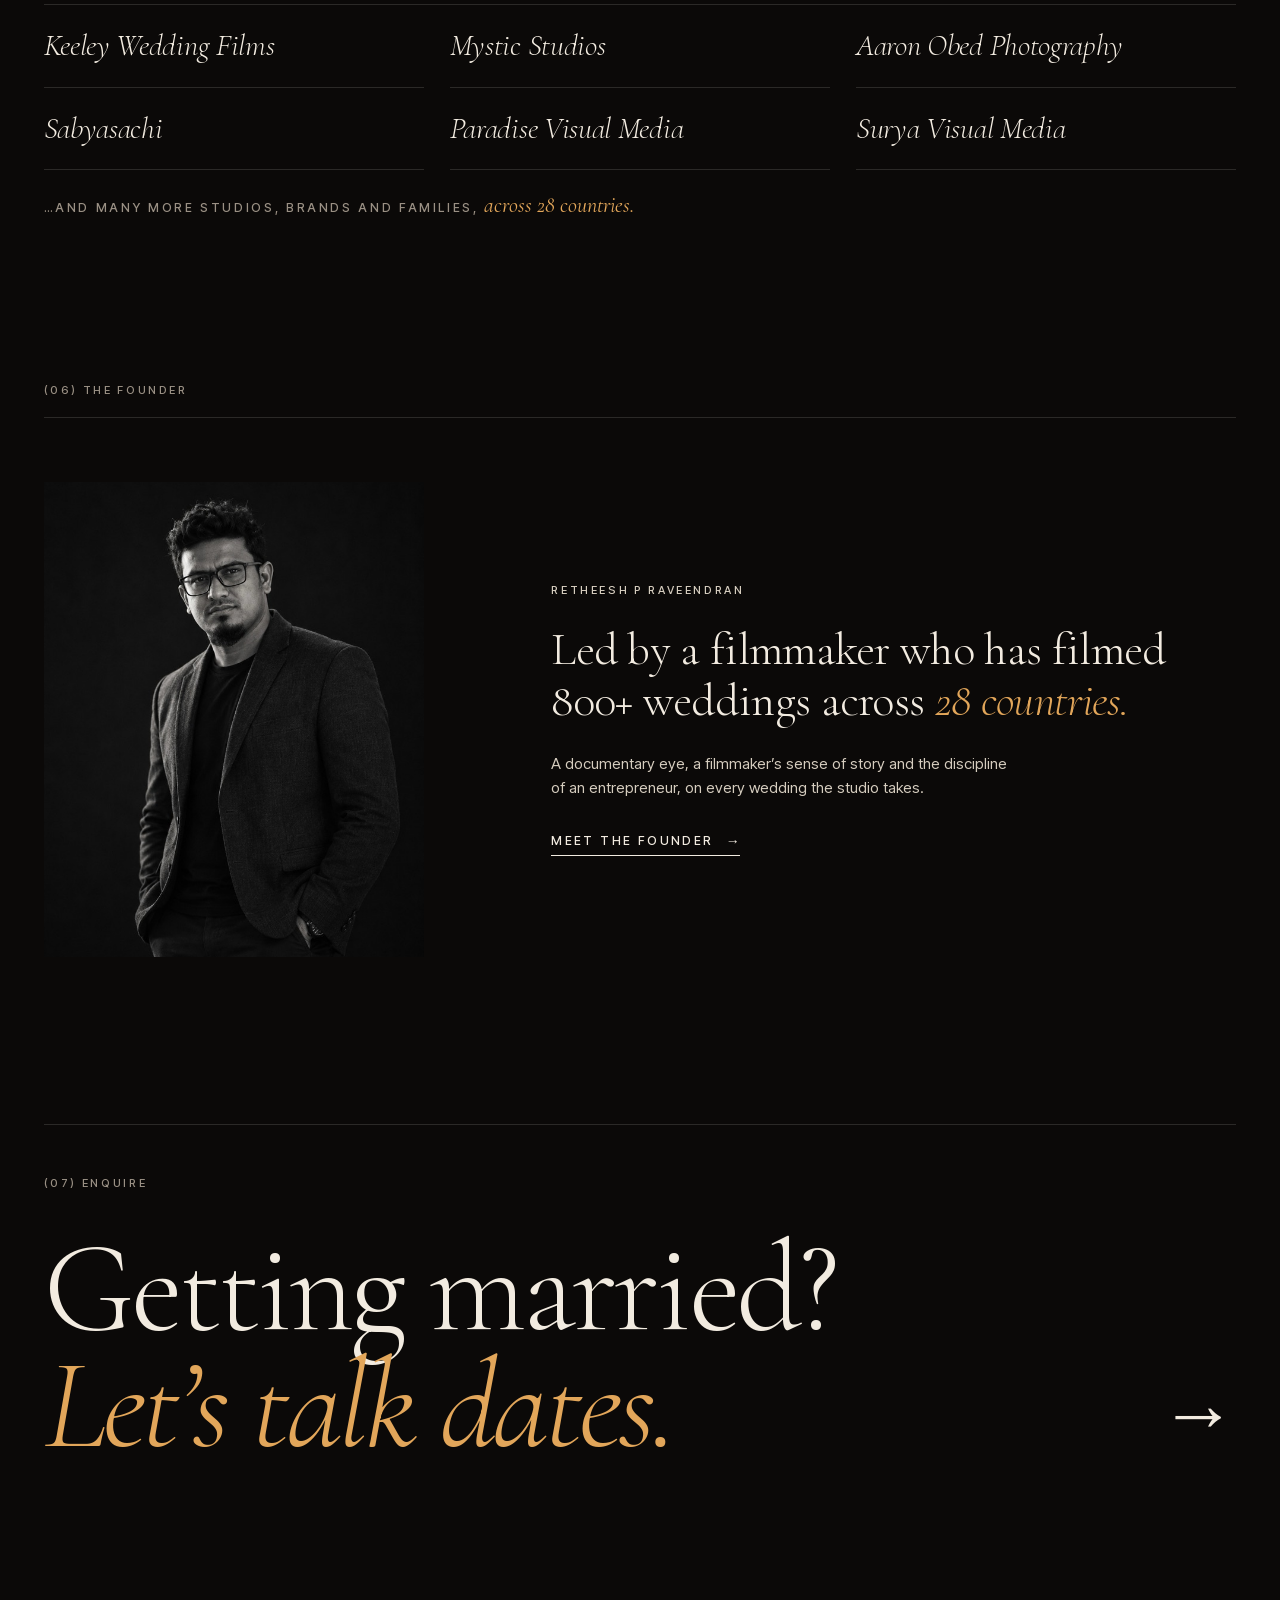
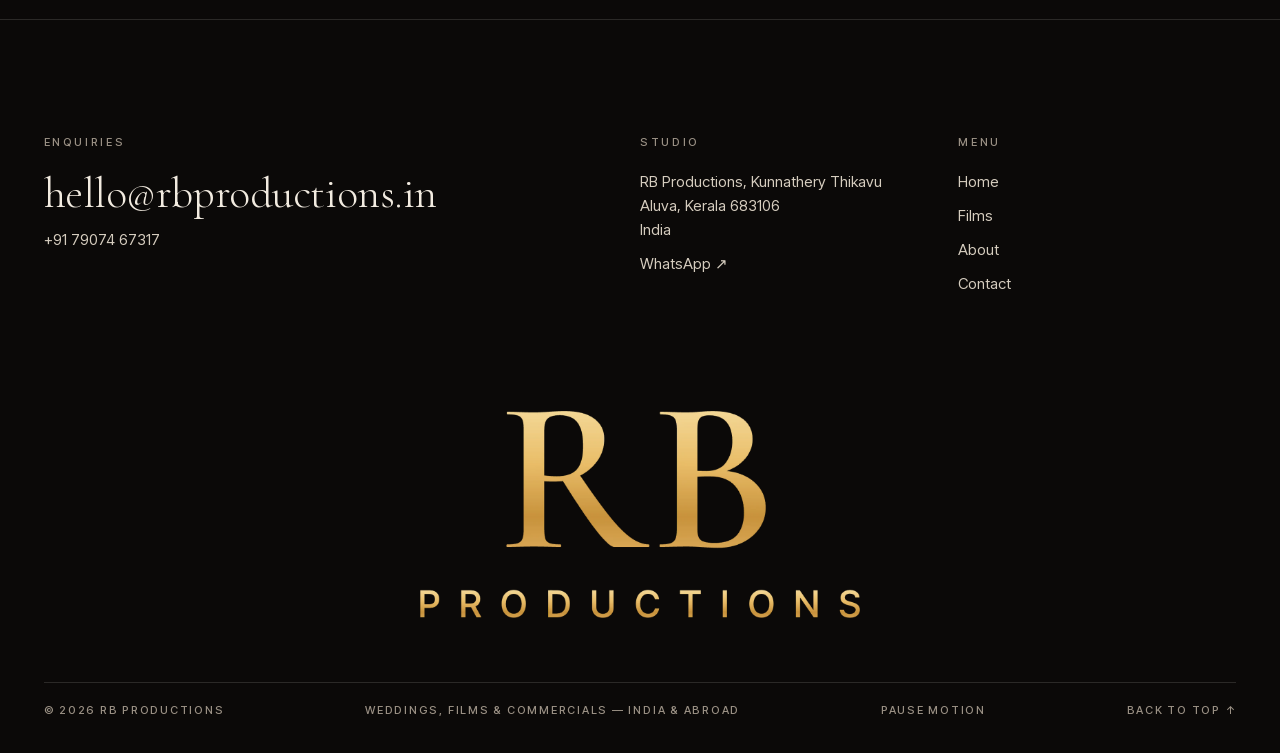
==== commit 336caffc: "Rebrand to RB Productions; mention the many more studios; address without the house name" ====
--- a/index.html
+++ b/index.html
@@ -3,17 +3,17 @@
 <head>
 <meta charset="utf-8">
 <meta name="viewport" content="width=device-width, initial-scale=1">
-<title>Banaras Productions — Wedding Films, Commercials &amp; More</title>
-<meta name="description" content="Banaras Productions is a wedding film studio making cinematic wedding films, poetry films, commercial ads, product shoots and corporate events in India and abroad.">
+<title>RB Productions — Wedding Films, Commercials &amp; More</title>
+<meta name="description" content="RB Productions is a wedding film studio making cinematic wedding films, poetry films, commercial ads, product shoots and corporate events in India and abroad.">
 <meta name="theme-color" content="#0b0908">
 <meta property="og:type" content="website">
-<meta property="og:site_name" content="Banaras Productions">
-<meta property="og:title" content="Banaras Productions — Wedding Films, Commercials &amp; More">
-<meta property="og:description" content="Banaras Productions is a wedding film studio making cinematic wedding films, poetry films, commercial ads, product shoots and corporate events in India and abroad.">
-<meta property="og:image" content="https://banarasproductions.github.io/assets/og-image.jpg">
+<meta property="og:site_name" content="RB Productions">
+<meta property="og:title" content="RB Productions — Wedding Films, Commercials &amp; More">
+<meta property="og:description" content="RB Productions is a wedding film studio making cinematic wedding films, poetry films, commercial ads, product shoots and corporate events in India and abroad.">
+<meta property="og:image" content="https://rbproductionsin.github.io/assets/og-image.jpg">
 <meta property="og:image:width" content="1200">
 <meta property="og:image:height" content="630">
-<meta property="og:image:alt" content="Banaras Productions logo">
+<meta property="og:image:alt" content="RB Productions logo">
 <meta name="twitter:card" content="summary_large_image">
 <script>document.documentElement.className += ' js is-loading';</script>
 <link rel="icon" href="assets/favicon-32.png" sizes="32x32" type="image/png">
@@ -22,12 +22,12 @@
 <link rel="preconnect" href="https://www.youtube.com">
 <link rel="preconnect" href="https://www.youtube-nocookie.com">
 <link rel="stylesheet" href="assets/css/style.css">
-<script type="application/ld+json">{"@context": "https://schema.org", "@type": "ProfessionalService", "name": "Banaras Productions", "description": "Wedding films, pre-wedding and poetry films, commercial ads, product shoots and corporate events — in India and abroad.", "url": "https://banarasproductions.github.io/", "image": "https://banarasproductions.github.io/assets/og-image.jpg", "telephone": "+91 79074 67317", "founder": {"@type": "Person", "name": "Retheesh P Raveendran"}, "foundingDate": "2012", "address": {"@type": "PostalAddress", "streetAddress": "Riyas Nivas, Kunnathery Thikavu", "addressLocality": "Aluva", "addressRegion": "Kerala", "postalCode": "683106", "addressCountry": "IN"}, "areaServed": ["India", "United Kingdom", "United Arab Emirates", "Singapore", "Sri Lanka", "Malaysia", "Germany", "France"]}</script>
+<script type="application/ld+json">{"@context": "https://schema.org", "@type": "ProfessionalService", "name": "RB Productions", "description": "Wedding films, pre-wedding and poetry films, commercial ads, product shoots and corporate events — in India and abroad.", "url": "https://rbproductionsin.github.io/", "image": "https://rbproductionsin.github.io/assets/og-image.jpg", "telephone": "+91 79074 67317", "founder": {"@type": "Person", "name": "Retheesh P Raveendran"}, "foundingDate": "2012", "address": {"@type": "PostalAddress", "streetAddress": "Kunnathery Thikavu", "addressLocality": "Aluva", "addressRegion": "Kerala", "postalCode": "683106", "addressCountry": "IN"}, "areaServed": ["India", "United Kingdom", "United Arab Emirates", "Singapore", "Sri Lanka", "Malaysia", "Germany", "France"]}</script>
 <script src="assets/js/data.js"></script>
 <script src="assets/js/main.js" defer></script>
 </head>
 <body data-page="home">
-<noscript><nav class="noscript-nav" aria-label="Primary"><a href="index.html">Banaras Productions</a><a href="films.html">Films</a><a href="about.html">About</a><a href="contact.html">Contact</a><a href="mailto:hello@banarasproductions.com">hello@banarasproductions.com</a></nav></noscript>
+<noscript><nav class="noscript-nav" aria-label="Primary"><a href="index.html">RB Productions</a><a href="films.html">Films</a><a href="about.html">About</a><a href="contact.html">Contact</a><a href="mailto:hello@rbproductions.in">hello@rbproductions.in</a></nav></noscript>
 <main id="main">
 
   <section class="hero" data-hero>
@@ -228,6 +228,7 @@
       <h2 class="eyebrow">(05) Worked with</h2>
     </div>
     <ul class="worked-with reveal" data-worked-with></ul>
+    <p class="worked-with__note reveal">…and many more studios, brands and families, <em>across 28 countries.</em></p>
   </section>
 
   <section class="section" style="padding-top:0">
--- a/assets/css/style.css
+++ b/assets/css/style.css
@@ -103,7 +103,7 @@
 .menu-open .site-header { transform: none; }
 .brand { display: inline-flex; align-items: center; line-height: 1; }
 .brand__word { flex: none; display: block; }
-.brand__word img { width: 186px; height: 44px; }
+.brand__word img { width: 115px; height: 54px; }
 .site-header__right { display: flex; align-items: center; gap: clamp(14px, 2.4vw, 32px); }
 .site-header { align-items: center; }
 .top-nav { display: flex; align-items: center; gap: clamp(18px, 2.6vw, 42px); margin: 0 clamp(18px, 2.8vw, 44px) 0 auto; transition: opacity .4s, visibility 0s; }
@@ -407,6 +407,7 @@
 .worked-with--compact { grid-template-columns: repeat(2, minmax(0, 1fr)); }
 .worked-with--compact li { padding: 12px 0; font-size: clamp(18px, 1.5vw, 23px); color: var(--ink-2); }
 .worked-with__note { margin-top: 24px; font: 500 12px/1.4 var(--sans); letter-spacing: .22em; text-transform: uppercase; color: var(--muted); }
+.worked-with__more { margin: 14px 0 0; font: italic 300 18px/1.4 var(--serif); color: var(--ink-2); }
 .worked-with__note em { font: italic 400 22px/1 var(--serif); letter-spacing: 0; text-transform: none; color: var(--accent); }
 
 /* ---------- Product demos (AI concept films) ---------- */
@@ -509,7 +510,7 @@
 .footer__mail { font: 300 clamp(28px, 3.4vw, 56px)/1.1 var(--serif); letter-spacing: -.01em; overflow-wrap: anywhere; background: linear-gradient(currentColor, currentColor) 0 100% / 0 1px no-repeat; transition: background-size .6s var(--ease-out); }
 .footer__mail:hover { background-size: 100% 1px; }
 .footer__brand { display: flex; justify-content: center; margin: clamp(64px, 9vw, 140px) 0 clamp(40px, 5vw, 76px); }
-.footer__word { width: min(100%, 760px); }
+.footer__word { width: min(100%, 440px); }
 .footer__word img { width: 100%; height: auto; }
 .footer__bottom { display: flex; flex-wrap: wrap; justify-content: space-between; gap: 12px 32px; padding-top: 20px; border-top: 1px solid var(--line); font: 500 11px/1.4 var(--sans); letter-spacing: .16em; text-transform: uppercase; color: var(--muted); }
 .footer__bottom a { transition: color .3s; }
@@ -592,7 +593,7 @@
 
 /* Small phones (320–374px): a slightly smaller header wordmark. */
 @media (max-width: 374px) {
-  .brand__word img { width: 160px; height: 38px; }
+  .brand__word img { width: 98px; height: 46px; }
   .section-head { flex-direction: column; gap: 12px; }
 }
 
